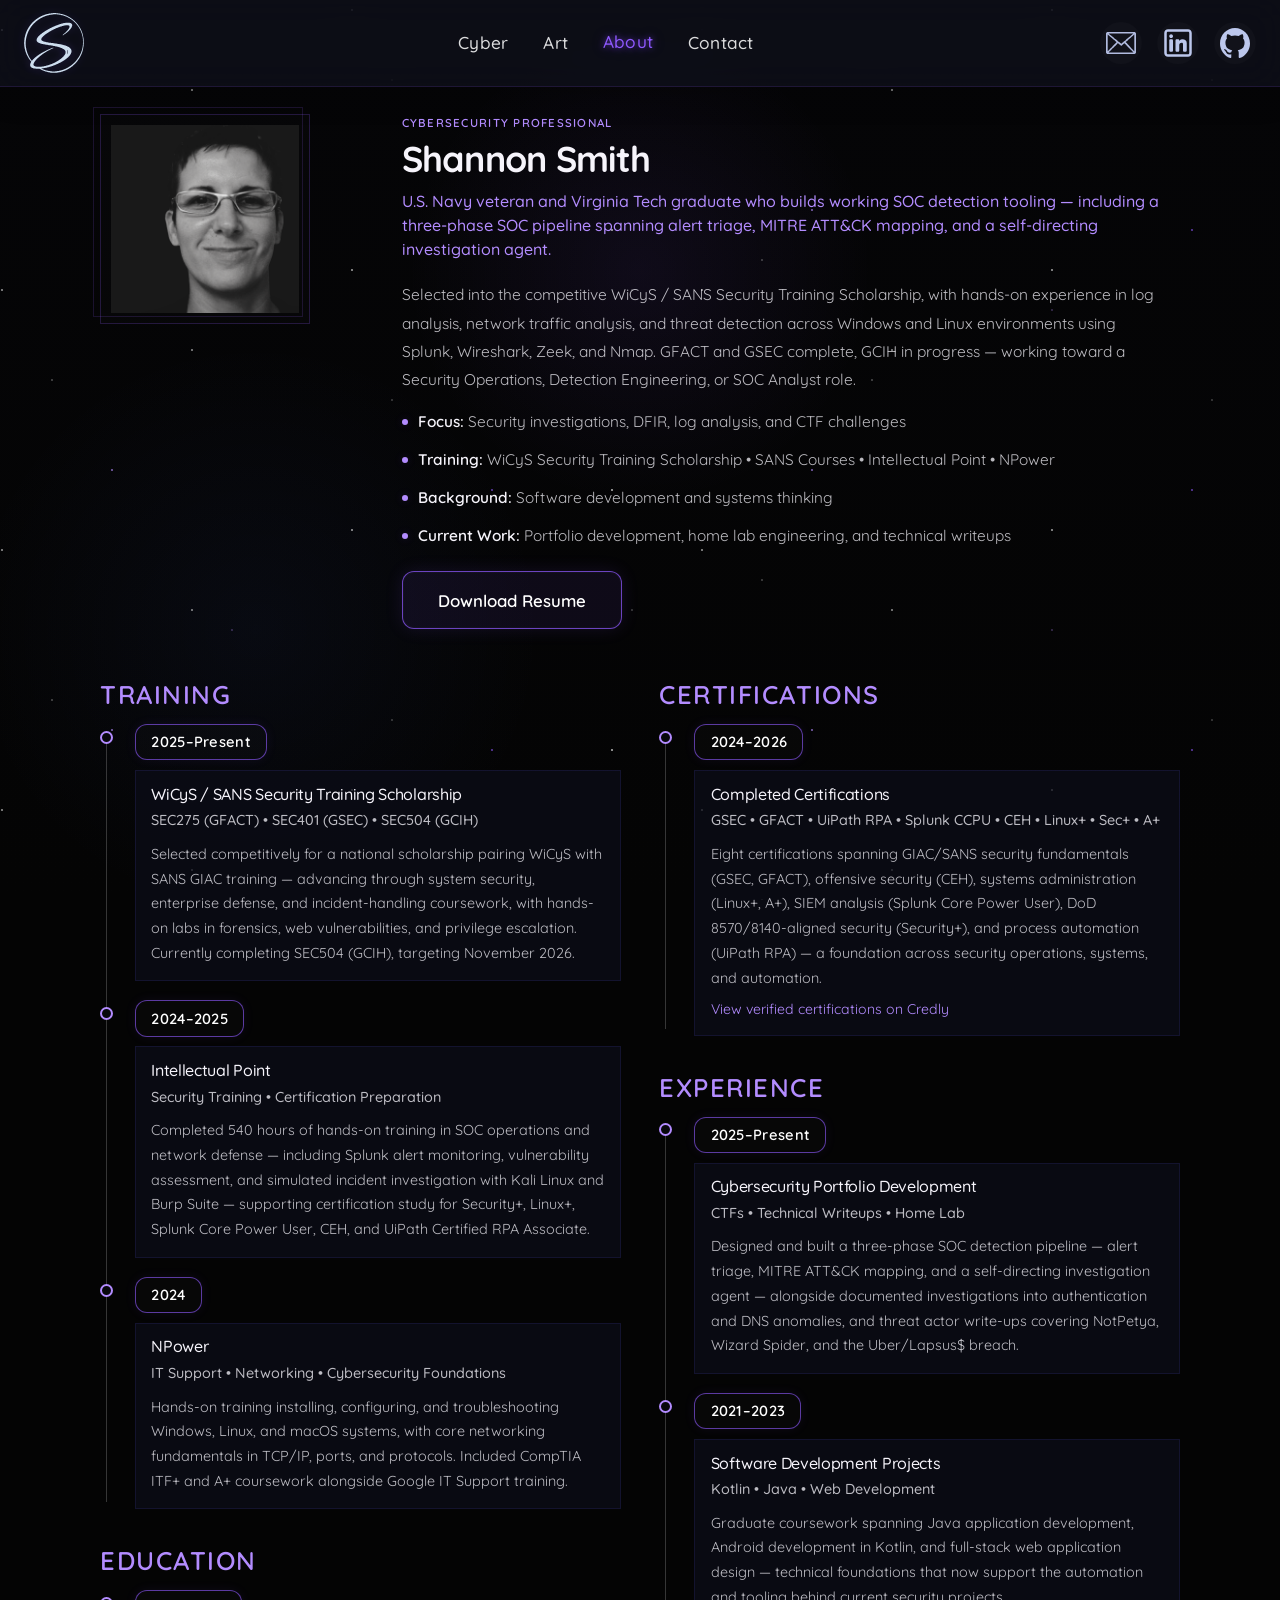
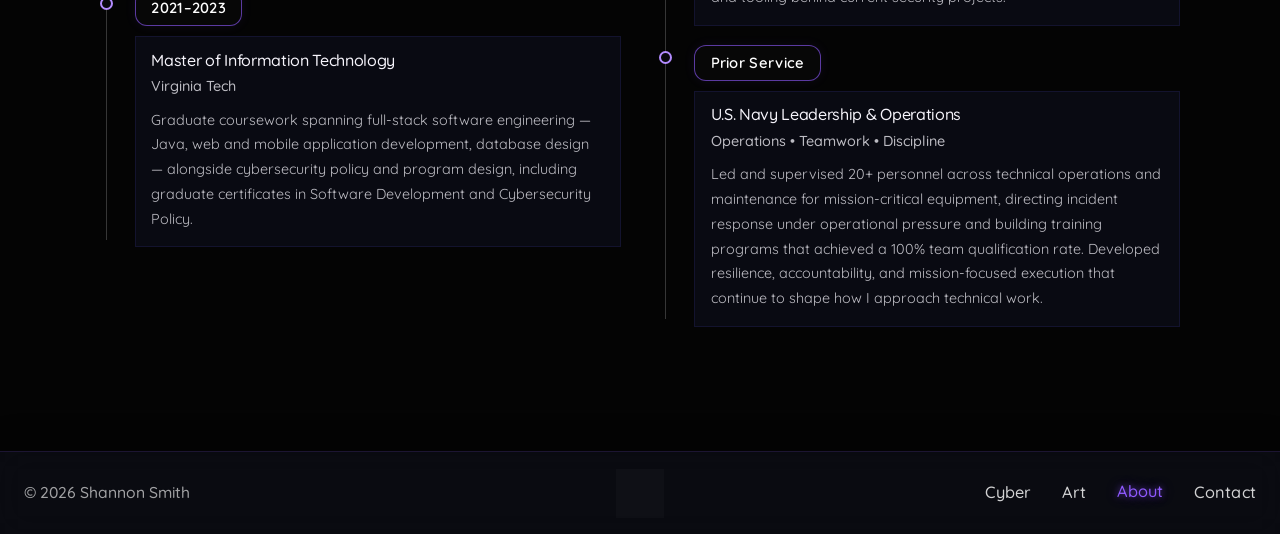
==== about.html @ 9e4e1f44 "Update about.html" ====
<!DOCTYPE html>
<html lang="en">
<head>
  <meta charset="UTF-8" />
  <meta name="viewport" content="width=device-width, initial-scale=1.0" />
  <title>About | Shannon Smith</title>

  <link rel="preconnect" href="https://fonts.googleapis.com" />
  <link rel="preconnect" href="https://fonts.gstatic.com" crossorigin />
  <link href="https://fonts.googleapis.com/css2?family=Quicksand:wght@400;500;600&display=swap" rel="stylesheet" />
  <link rel="icon" href="images/nav-logo.svg" type="image/svg+xml">

  <link rel="stylesheet" href="style.css" />
  <script src="script.js" defer></script>
</head>
<body id="top" data-page="about">

  <!-- =========================
       GLOBAL PAGE BACKGROUND
  ========================= -->

  <div class="page-bg" aria-hidden="true">
    <div class="stars stars-1"></div>
    <div class="stars stars-2"></div>
    <div class="shooting-star shooting-star-1"></div>
    <div class="shooting-star shooting-star-2"></div>
    <div class="shooting-star shooting-star-3"></div>
  </div>

    <!-- =========================
       GLOBAL NAVIGATION
  ========================= -->
  <nav class="nav" aria-label="Primary navigation">
  <div class="nav-inner">
    <a href="index.html" class="nav-brand" aria-label="Shannon Smith Home">
      <img src="images/nav-logo.svg" alt="Shannon Smith logo" class="nav-logo" />
    </a>

    <button
      class="nav-toggle"
      type="button"
      aria-label="Open menu"
      aria-expanded="false"
      aria-controls="mobile-menu"
    >
      <span></span>
      <span></span>
      <span></span>
    </button>

    <div class="nav-links">
      <a href="cyber.html">Cyber</a>
      <a href="art.html">Art</a>
      <a href="about.html">About</a>
      <a href="contact.html">Contact</a>
    </div>

    <div class="nav-social" aria-label="Contact links">
      <a href="mailto:shannon.a.smith1223@gmail.com" class="nav-social-link" aria-label="Email">
        <img src="images/icons/email.svg" alt="" />
      </a>
      <a href="https://www.linkedin.com/in/shannonasmith" target="_blank" rel="noopener noreferrer" class="nav-social-link" aria-label="LinkedIn">
        <img src="images/icons/linkedin.svg" alt="" />
      </a>
      <a href="https://github.com/shannonasmith" target="_blank" rel="noopener noreferrer" class="nav-social-link" aria-label="GitHub">
        <img src="images/icons/github.svg" alt="" />
      </a>
    </div>
  </div>

  <div class="mobile-menu" id="mobile-menu">
	<a href="cyber.html">Cyber</a>
    <a href="art.html">Art</a>
    <a href="about.html">About</a>
    <a href="contact.html">Contact</a>
  </div>
</nav>
  
  <main class="about-page-shell">

    <!-- =========================
         PROFILE INTRO
    ========================= -->
    <section class="section about-rebuilt-profile" aria-labelledby="about-name">
      <div class="about-rebuilt-top">
        <div class="about-rebuilt-image-col about-enter-left">
          <div class="about-rebuilt-frame">
            <img src="images/about-profile.png" alt="Portrait of Shannon Smith" class="about-rebuilt-image" />
          </div>
        </div>

        <div class="about-rebuilt-copy-col about-enter-right">
          <p class="about-eyebrow">Cybersecurity Professional</p>
          <h2 id="about-name" class="about-name">Shannon Smith</h2>

          <p class="about-lead">
            U.S. Navy veteran and Virginia Tech graduate who builds working SOC detection tooling — including a 
			three-phase SOC pipeline spanning alert triage, MITRE ATT&CK mapping, and a self-directing investigation 
			agent.
          </p>

          <p class="about-body">
            Selected into the competitive WiCyS / SANS Security Training Scholarship, with hands-on experience in log analysis, 
			network traffic analysis, and threat detection across Windows and Linux environments using Splunk, Wireshark, Zeek, 
			and Nmap. GFACT and GSEC complete, GCIH in progress — working toward a Security Operations, Detection Engineering, 
			or SOC Analyst role.
          </p>

          <ul class="about-rebuilt-list">
            <li><span>Focus:</span> Security investigations, DFIR, log analysis, and CTF challenges</li>
            <li><span>Training:</span> WiCyS Security Training Scholarship • SANS Courses • Intellectual Point • NPower</li>
            <li><span>Background:</span> Software development and systems thinking</li>
            <li><span>Current Work:</span> Portfolio development, home lab engineering, and technical writeups</li>
          </ul>

          <div class="about-rebuilt-actions">
		    <a href="files/Shannon_Smith_Resume.pdf" target="_blank" rel="noopener noreferrer" class="btn-theme-strong">
              Download Resume
            </a>
          </div>
		  
        </div>
      </div>
    </section>

    <!-- =========================
         MAIN TWO COLUMN CONTENT
    ========================= -->
    <section class="section about-rebuilt-content" aria-label="About timeline content">
      <div class="about-columns">

        <!-- =========================
             LEFT COLUMN
        ========================= -->
		<div class="about-col">
          <div class="about-section-label">Training</div>

          <div class="about-timeline">
		  <article class="about-timeline-item">
		  	<div class="about-timeline-dot"></div>
            <div class="about-timeline-main">
            <div class="about-date-chip">2025–Present</div>
              <div class="about-timeline-box">
                <h2>WiCyS / SANS Security Training Scholarship</h2>
                  <p class="about-mini-accent">SEC275 (GFACT) • SEC401 (GSEC) • SEC504 (GCIH)</p>
                  <p>
                    Selected competitively for a national scholarship pairing WiCyS with SANS GIAC training — advancing through system 
					security, enterprise defense, and incident-handling coursework, with hands-on labs in forensics, web vulnerabilities, 
					and privilege escalation. Currently completing SEC504 (GCIH), targeting November 2026.
                  </p>
                </div>
              </div>
            </article>

            <article class="about-timeline-item">
              <div class="about-timeline-dot"></div>
              <div class="about-timeline-main">
                <div class="about-date-chip">2024–2025</div>
                <div class="about-timeline-box">
                  <h2>Intellectual Point</h2>
                  <p class="about-mini-accent">Security Training • Certification Preparation</p>
                  <p>
                    Completed 540 hours of hands-on training in SOC operations and network defense — including Splunk 
					alert monitoring, vulnerability assessment, and simulated incident investigation with Kali Linux and 
					Burp Suite — supporting certification study for Security+, Linux+, Splunk Core Power User, CEH, and 
					UiPath Certified RPA Associate.
                  </p>
                </div>
              </div>
            </article>

            <article class="about-timeline-item">
              <div class="about-timeline-dot"></div>
              <div class="about-timeline-main">
                <div class="about-date-chip">2024</div>
                <div class="about-timeline-box">
                  <h2>NPower</h2>
                  <p class="about-mini-accent">IT Support • Networking • Cybersecurity Foundations</p>
                  <p>
                    Hands-on training installing, configuring, and troubleshooting Windows, Linux, and macOS systems, with core 
					networking fundamentals in TCP/IP, ports, and protocols. Included CompTIA ITF+ and A+ coursework alongside 
					Google IT Support training.
                  </p>
                </div>
              </div>
            </article>
          </div>

          <div class="about-section-label about-section-gap">Education</div>

          <div class="about-timeline">
            <article class="about-timeline-item">
              <div class="about-timeline-dot"></div>
              <div class="about-timeline-main">
                <div class="about-date-chip">2021–2023</div>
                <div class="about-timeline-box">
                  <h2>Master of Information Technology</h2>
                  <p class="about-mini-accent">Virginia Tech</p>
                  <p>
                    Graduate coursework spanning full-stack software engineering — Java, web and mobile application development, 
					database design — alongside cybersecurity policy and program design, including graduate certificates in Software 
					Development and Cybersecurity Policy.
                  </p>
                </div>
              </div>
            </article>
          </div>
        </div>

        <!-- =========================
             RIGHT COLUMN
        ========================= -->
		<div class="about-col">
          <div class="about-section-label">Certifications</div>

          <div class="about-timeline">
			  
            <article class="about-timeline-item">
              <div class="about-timeline-dot"></div>
              <div class="about-timeline-main">
                <div class="about-date-chip">2024–2026</div>
                <div class="about-timeline-box">
                  <h2>Completed Certifications</h2>
                  <p class="about-mini-accent">GSEC • GFACT • UiPath RPA • Splunk CCPU • CEH • Linux+ • Sec+ • A+ </p>
                  <p>
                    Eight certifications spanning GIAC/SANS security fundamentals (GSEC, GFACT), offensive security (CEH), 
					systems administration (Linux+, A+), SIEM analysis (Splunk Core Power User), DoD 8570/8140-aligned security 
					(Security+), and process automation (UiPath RPA) — a foundation across security operations, systems, and automation.
                  </p>
                  <a href="https://www.credly.com/users/shannon-smith-it-usn/badges#credly"
                     target="_blank"
                     rel="noopener noreferrer"
                     class="about-inline-link">
                    View verified certifications on Credly
                  </a>
                </div>
              </div>
            </article>
		  </div>
			
		  <div class="about-section-label about-section-gap">Experience</div>

          <div class="about-timeline">
            <article class="about-timeline-item">
              <div class="about-timeline-dot"></div>
              <div class="about-timeline-main">
                <div class="about-date-chip">2025–Present</div>
                <div class="about-timeline-box">
                  <h2>Cybersecurity Portfolio Development</h2>
                  <p class="about-mini-accent">CTFs • Technical Writeups • Home Lab</p>
                  <p>
                    Designed and built a three-phase SOC detection pipeline — alert triage, MITRE ATT&CK mapping, and a 
					self-directing investigation agent — alongside documented investigations into authentication and DNS 
					anomalies, and threat actor write-ups covering NotPetya, Wizard Spider, and the Uber/Lapsus$ breach.
                  </p>
                </div>
              </div>
            </article>

            <article class="about-timeline-item">
              <div class="about-timeline-dot"></div>
              <div class="about-timeline-main">
                <div class="about-date-chip">2021–2023</div>
                <div class="about-timeline-box">
                  <h2>Software Development Projects</h2>
                  <p class="about-mini-accent">Kotlin • Java • Web Development</p>
                  <p>
                    Graduate coursework spanning Java application development, Android development in Kotlin, and full-stack
					web application design — technical foundations that now support the automation and tooling behind current 
					security projects.
                  </p>
                </div>
              </div>
            </article>

            <article class="about-timeline-item">
              <div class="about-timeline-dot"></div>
              <div class="about-timeline-main">
                <div class="about-date-chip">Prior Service</div>
                <div class="about-timeline-box">
                  <h2>U.S. Navy Leadership &amp; Operations</h2>
                  <p class="about-mini-accent">Operations • Teamwork • Discipline</p>
                  <p>
                    Led and supervised 20+ personnel across technical operations and maintenance for mission-critical equipment, 
				    directing incident response under operational pressure and building training programs that achieved a 100% team 
					qualification rate. Developed resilience, accountability, and mission-focused execution that continue
                    to shape how I approach technical work.
                  </p>
                </div>
              </div>
            </article>
          </div>
        </div>

      </div>
    </section>
	
	<!-- =========================
		 BOTTOM NAV BAR
	========================= -->
	<footer class="bottom-nav">
	  <div class="bottom-nav-inner">

		<div class="bottom-nav-left">
		  <span>© 2026 Shannon Smith</span>
		</div>

		<div class="bottom-nav-center">
		  <a href="#top" class="bottom-nav-up" aria-label="Back to top">↑</a>
		</div>

		<div class="bottom-nav-right">
	      <a href="cyber.html">Cyber</a>
	      <a href="art.html">Art</a>
	      <a href="about.html" class="active">About</a>
	      <a href="contact.html">Contact</a>
		</div>

	  </div>
	</footer>
	
  </main>
</body>
</html>
---- style.css ----
/* =========================
   RESET + TOKENS
========================= */
* {
  margin: 0;
  padding: 0;
  box-sizing: border-box;
}

:root {
  --split: 50%;

  --bg-dark: #040404;
  --bg-dark-soft: #050507;
  --bg-nav-inner: rgba(5, 5, 12, 0.72);

  --text-main: #f6f4fb;
  --text-muted: rgba(246, 244, 251, 0.76);

  --accent: #8f59ff;
  --accent-2: #b38cff;
  --accent-glow: rgba(143, 89, 255, 0.34);
  --accent-soft: rgba(143, 89, 255, 0.12);
  --accent-border: rgba(143, 89, 255, 0.24);

  --panel: rgba(255, 255, 255, 0.03);
  --panel-border: rgba(143, 89, 255, 0.2);
  --card-border: rgba(103, 89, 255, 0.16);

  --max-width: 1120px;
  --radius: 14px;
  --radius-lg: 24px;
  --pill: 999px;
}

/* =========================
   BASE
========================= */
html {
  scroll-behavior: smooth;
}

body {
  background: var(--bg-dark);
  color: var(--text-main);
  font-family: "Quicksand", "Segoe UI", Arial, sans-serif;
  overflow-x: hidden;
  line-height: 1.5;
}

body.modal-open {
  overflow: hidden;
}

img {
  max-width: 100%;
  display: block;
}

a {
  color: inherit;
}

h1, h2, h3 {
  font-weight: 500;
}

/* =========================
   GLOBAL PAGE SAFETY
========================= */
html,
body {
  max-width: 100%;
  overflow-x: hidden;
}

body {
  position: relative;
}

/* =========================
   NAV LOGO IMAGE
========================= */
.nav-brand {
  display: flex;
  align-items: center;
  justify-content: flex-start;
  text-decoration: none;
}

.nav-logo {
  display: block;
  height: clamp(40px, 5vw, 60px);
  width: auto;
  max-width: none;
  opacity: 0.95;
  image-rendering: auto;
  filter: drop-shadow(0 0 4px rgba(120, 90, 255, 0.25));
  transition:
    transform 0.25s ease,
    filter 0.25s ease;
}

.nav-brand:hover .nav-logo,
.nav-brand:focus-visible .nav-logo {
  transform: scale(1.05);
  filter:
    drop-shadow(0 0 6px rgba(143, 89, 255, 0.6))
    drop-shadow(0 0 14px rgba(143, 89, 255, 0.35));
}

/* =========================
   PAGE TRANSITIONS
========================= */
.nav {
  transition:
    transform 0.68s cubic-bezier(0.22, 1, 0.36, 1),
    opacity 0.56s ease,
    background 0.3s ease,
    border-color 0.3s ease,
    box-shadow 0.3s ease;
}

.hero,
.page-header,
.section,
.intro-copy,
.about-enter-left,
.about-enter-right {
  transition:
    transform 0.92s cubic-bezier(0.22, 1, 0.36, 1),
    opacity 0.92s ease;
}

.nav {
  transform: translateY(-110%);
  opacity: 0;
}

body.page-ready .nav {
  transform: translateY(0);
  opacity: 1;
}

body.page-leaving .nav {
  transform: translateY(-110%);
  opacity: 0;
}

body.page-leaving .hero,
body.page-leaving .page-header,
body.page-leaving .section,
body.page-leaving .intro-copy {
  opacity: 0;
  transform: translateY(24px);
}

/* =========================
   GLOBAL NAVIGATION
========================= */
.nav {
  position: fixed;
  top: 0;
  left: 0;
  right: 0;
  width: 100%;
  z-index: 5000;

  background: rgba(18, 20, 34, 0.46);
  border-bottom: 1px solid rgba(143, 89, 255, 0.14);
  box-shadow: 0 10px 30px rgba(0, 0, 0, 0.16);
  backdrop-filter: blur(16px);
  -webkit-backdrop-filter: blur(16px);

  transform: translateY(-110%);
  opacity: 0;

  transition:
    transform 0.5s cubic-bezier(0.22, 1, 0.36, 1),
    opacity 0.38s ease,
    background 0.25s ease,
    border-color 0.25s ease,
    box-shadow 0.25s ease;
}

body.page-ready .nav,
body.nav-visible .nav {
  transform: translateY(0);
  opacity: 1;
}

body.nav-hidden .nav,
body.page-leaving .nav {
  transform: translateY(-110%);
  opacity: 0;
}

.nav-inner {
  position: relative;
  width: min(1280px, calc(100% - 48px));
  margin: 0 auto;
  min-height: 86px;
  display: grid;
  grid-template-columns: 88px 1fr auto;
  align-items: center;
  gap: 1.75rem;
}

.nav-links {
  display: flex;
  justify-content: center;
  align-items: center;
  gap: 2.2rem;
}

.nav-links a {
  text-decoration: none;
  color: rgba(255, 255, 255, 0.86);
  font-weight: 500;
  font-size: 1.08rem;
  letter-spacing: 0.01em;
  transition: color 0.2s ease, text-shadow 0.2s ease, transform 0.2s ease;
}

.nav-links a:hover,
.nav-links a.active {
  color: var(--accent);
  text-shadow:
    0 0 6px rgba(143, 89, 255, 0.6),
    0 0 14px rgba(143, 89, 255, 0.35);
  transform: translateY(-1px);
}

/* =========================
   NAV SOCIAL LINKS
========================= */
.nav-social {
  display: flex;
  align-items: center;
  justify-content: flex-end;
  gap: 0.95rem;
}

.nav-social-link {
  width: 42px;
  height: 42px;
  display: inline-flex;
  align-items: center;
  justify-content: center;
  border-radius: 999px;
  text-decoration: none;
  background: rgba(255, 255, 255, 0.018);
  transition: transform 0.2s ease, border-color 0.2s ease, background 0.2s ease, box-shadow 0.2s ease;
}

.nav-social-link img {
  width: 30px;
  height: 30px;
  object-fit: contain;
  display: block;
  opacity: 0.92;
}

.nav-social-link:hover {
  transform: translateY(-2px);
  background: rgba(143, 89, 255, 0.1);
  border-color: rgba(179, 140, 255, 0.62);
  box-shadow: 0 0 16px rgba(143, 89, 255, 0.14);
}

.nav-social-link:hover img {
  opacity: 1;
}

/* =========================
   MOBILE NAV TOGGLE
========================= */
.nav-toggle {
  display: none;
  appearance: none;
  border: 0;
  background: transparent;
  padding: 0;
  width: 44px;
  height: 44px;
  cursor: pointer;
  align-items: center;
  justify-content: center;
  position: relative;
  z-index: 120;
}

.nav-toggle span {
  position: absolute;
  width: 30px;
  height: 2px;
  border-radius: 999px;
  background: rgba(255, 255, 255, 0.92);
  box-shadow: 0 0 10px rgba(143, 89, 255, 0.22);
  transition: transform 0.25s ease, opacity 0.2s ease, top 0.25s ease;
}

.nav-toggle span:nth-child(1) {
  top: 12px;
}

.nav-toggle span:nth-child(2) {
  top: 21px;
}

.nav-toggle span:nth-child(3) {
  top: 30px;
}

body.menu-open .nav-toggle span:nth-child(1) {
  top: 21px;
  transform: rotate(45deg);
}

body.menu-open .nav-toggle span:nth-child(2) {
  opacity: 0;
}

body.menu-open .nav-toggle span:nth-child(3) {
  top: 21px;
  transform: rotate(-45deg);
}

.mobile-menu {
  display: none;
}

/* =========================
   LANDING PAGE NAV TONE
========================= */
body[data-page="home"] .nav {
  background: rgba(16, 18, 30, 0.58);
  border-bottom: 0.5px solid rgba(143, 89, 255, 0.12);
}

/* =========================
   INNER PAGE NAV TONE
========================= */
body[data-page="cyber"] .nav,
body[data-page="art"] .nav,
body[data-page="about"] .nav {
  background: rgba(18, 20, 34, 0.58);
  border-bottom: 0.5px solid rgba(143, 89, 255, 0.14);
}

/* =========================
   ANIMATED NIGHT SKY
========================= */
.hero-bg,
.page-bg {
  position: fixed;
  inset: 0;
  z-index: -1;
  background:
    radial-gradient(circle at 50% 30%, rgba(143, 89, 255, 0.08), transparent 26%),
    radial-gradient(circle at 20% 70%, rgba(80, 120, 255, 0.05), transparent 24%),
    linear-gradient(180deg, #050507 0%, #040404 100%);
  overflow: hidden;
  pointer-events: none;
}

.stars {
  position: absolute;
  inset: -10%;
  background-repeat: repeat;
  opacity: 0.6;
  animation: driftStars linear infinite;
}

.stars-1 {
  background-image:
    radial-gradient(2px 2px at 40px 60px, rgba(255, 255, 255, 0.9) 50%, transparent 51%),
    radial-gradient(1.5px 1.5px at 130px 120px, rgba(255, 255, 255, 0.75) 50%, transparent 51%),
    radial-gradient(2px 2px at 240px 40px, rgba(179, 140, 255, 0.9) 50%, transparent 51%),
    radial-gradient(1.5px 1.5px at 320px 180px, rgba(255, 255, 255, 0.7) 50%, transparent 51%),
    radial-gradient(2px 2px at 480px 100px, rgba(255, 255, 255, 0.8) 50%, transparent 51%),
    radial-gradient(1.5px 1.5px at 620px 60px, rgba(143, 89, 255, 0.85) 50%, transparent 51%);
  background-size: 700px 260px;
  animation-duration: 90s;
}

.stars-2 {
  background-image:
    radial-gradient(1.5px 1.5px at 70px 30px, rgba(255, 255, 255, 0.5) 50%, transparent 51%),
    radial-gradient(1.5px 1.5px at 180px 150px, rgba(255, 255, 255, 0.55) 50%, transparent 51%),
    radial-gradient(2px 2px at 360px 80px, rgba(179, 140, 255, 0.6) 50%, transparent 51%),
    radial-gradient(1.5px 1.5px at 520px 170px, rgba(255, 255, 255, 0.45) 50%, transparent 51%),
    radial-gradient(1.5px 1.5px at 760px 60px, rgba(255, 255, 255, 0.45) 50%, transparent 51%);
  background-size: 820px 320px;
  animation-duration: 130s;
  opacity: 0.4;
}

.shooting-star {
  position: absolute;
  width: 180px;
  height: 2px;
  background: linear-gradient(90deg, rgba(255,255,255,0), rgba(255,255,255,0.9), rgba(143,89,255,0));
  border-radius: 999px;
  filter: blur(0.3px);
  opacity: 0;
  transform: rotate(-18deg);
  box-shadow: 0 0 16px rgba(255,255,255,0.3);
}

.shooting-star-1 {
  top: 18%;
  left: 62%;
  animation: shoot 9s linear infinite;
}

.shooting-star-2 {
  top: 28%;
  left: 18%;
  animation: shoot 12s linear infinite 4s;
}

.shooting-star-3 {
  top: 12%;
  left: 75%;
  animation: shoot 14s linear infinite 7s;
}

@keyframes driftStars {
  from {
    transform: translate3d(0, 0, 0);
  }
  to {
    transform: translate3d(-120px, 40px, 0);
  }
}

@keyframes shoot {
  0%, 86% {
    opacity: 0;
    transform: translate3d(0, 0, 0) rotate(-18deg);
  }
  88% {
    opacity: 1;
  }
  100% {
    opacity: 0;
    transform: translate3d(-260px, 110px, 0) rotate(-18deg);
  }
}

/* =========================
   LANDING HERO
========================= */
.hero {
  position: relative;
  width: 100vw;
  min-height: 100vh;
  padding-top: 78px;
  overflow: hidden;
}

.portrait-stack {
  position: absolute;
  inset: 0;
  overflow: hidden;
  z-index: 10;
}

.effect-layer {
  position: absolute;
  inset: 0;
  overflow: hidden;
  pointer-events: none;
}

.portrait {
  position: absolute;
  left: 50%;
  top: 50%;
  width: min(40vw, 520px);
  max-height: 82vh;
  object-fit: contain;
  object-position: center;
  transform: translate(-50%, -50%);
  user-select: none;
  pointer-events: none;
}

.effect-image {
  z-index: 2;
}

.cyber-layer {
  z-index: 3;
  clip-path: inset(0 calc(100% - var(--split)) 0 0);
}

.creative-layer {
  z-index: 4;
  clip-path: inset(0 0 0 var(--split));
}

.cyber-layer .effect-image {
  width: min(40vw, 520px);
  filter: grayscale(0.4) contrast(1.1) saturate(0.85) brightness(0.95);
}

.creative-layer .effect-image {
  width: min(40vw, 520px);
  filter: grayscale(0) contrast(1.04) saturate(1.05) brightness(1.02);
}

.glitch-rgb {
  position: absolute;
  inset: 0;
  pointer-events: none;
  mix-blend-mode: screen;
}

.glitch-r {
  transform: translateX(5px);
  filter: brightness(0.96) saturate(1.06) hue-rotate(300deg);
  opacity: 0.55;
}

.glitch-c {
  transform: translateX(-5px);
  filter: brightness(0.96) saturate(1.06) hue-rotate(170deg);
  opacity: 0.55;
}

.divider,
.hero-text,
.hero-nav,
.glitch-scan,
.creative-color,
.creative-grain {
  display: none;
}

/* =========================
   HOME HERO / INTRO
========================= */
.intro-copy {
  position: absolute;
  inset: 0;
  z-index: 30;
  display: flex;
  align-items: center;
  justify-content: space-between;
  padding: 0 6vw;
  pointer-events: none;
}

.intro-side {
  pointer-events: auto;
  display: flex;
  flex-direction: column;
  gap: 0.45rem;
  max-width: 320px;
  text-decoration: none;
  transition: opacity 0.25s ease, transform 0.25s ease;
}

.intro-word {
  pointer-events: auto;
  text-decoration: none;
  color: rgba(255, 255, 255, 0.92);
  font-size: clamp(2.1rem, 3.6vw, 3.35rem);
  font-weight: 500;
  letter-spacing: 0.06em;
  line-height: 0.95;
  opacity: 0.96;
  cursor: pointer;
  transition:
    transform 0.28s ease,
    color 0.25s ease,
    text-shadow 0.25s ease,
    opacity 0.25s ease,
    filter 0.25s ease;
}

.intro-sub {
  color: rgba(246, 244, 251, 0.78);
  font-size: 1rem;
  line-height: 1.45;
  letter-spacing: 0.01em;
  white-space: normal;
  opacity: 0.96;
  transition: color 0.25s ease, opacity 0.25s ease;
}

.intro-left {
  transform: translateX(-48px);
}

.intro-right {
  transform: translateX(48px);
  text-align: right;
}

body.page-ready.intro-start .intro-left,
body.page-ready.intro-start .intro-right {
  transform: translateX(0);
}

.intro-copy .intro-side:hover .intro-word,
.intro-copy .intro-side:active .intro-word {
  color: var(--accent);
  filter: brightness(1.12);
  text-shadow:
    0 0 6px rgba(143, 89, 255, 0.6),
    0 0 14px rgba(143, 89, 255, 0.35);
}

.intro-copy .intro-side:hover .intro-sub,
.intro-copy .intro-side:active .intro-sub {
  color: rgba(246, 244, 251, 0.94);
}

.intro-copy:hover .intro-side:not(:hover) {
  opacity: 0.42;
  transform: translateY(3px);
}

/* =========================
   INTRO PORTRAIT MOTION
========================= */
.cyber-portrait,
.creative-portrait {
  transition:
    transform 1.50s cubic-bezier(0.22, 1, 0.36, 1),
    opacity 0.50s ease;
  will-change: transform, opacity;
}

.cyber-portrait {
  transform: translate(-180%, -50%);
}

.creative-portrait {
  transform: translate(80%, -50%);
}

.intro-ready {
  opacity: 1;
}

body.page-ready.intro-start .cyber-portrait,
body.page-ready.intro-start .creative-portrait {
  transform: translate(-50%, -50%);
}

/* =========================
   INNER PAGE LAYOUT
========================= */
.page-header {
  padding: 140px 20px 56px;
  text-align: center;
  max-width: 860px;
  margin: 0 auto;
}

.page-header h1 {
  font-size: clamp(2.8rem, 5vw, 4.4rem);
  line-height: 1.02;
  letter-spacing: -0.03em;
  margin-bottom: 0.9rem;
  font-weight: 700;
}

.page-header p {
  color: var(--text-muted);
  font-size: 1.08rem;
  font-weight: 500;
  line-height: 1.6;
}

.section {
  position: relative;
  max-width: var(--max-width);
  margin: 0 auto;
  padding: 44px 20px;
}

.section-heading {
  margin-bottom: 1.2rem;
}

.section-kicker {
  color: var(--accent-2);
  text-transform: uppercase;
  letter-spacing: 0.14em;
  font-size: 0.78rem;
  font-weight: 700;
  margin-bottom: 0.7rem;
}

.section h2 {
  font-size: clamp(2rem, 2.8vw, 3rem);
  line-height: 1.06;
  letter-spacing: -0.02em;
  margin-bottom: 0.7rem;
  font-weight: 700;
}

.section-intro {
  color: var(--text-muted);
  max-width: 640px;
  margin: 0 auto;
}

.compact-hero {
  max-width: 920px;
  padding-bottom: 18px;
}

.compact-hero p:last-child {
  max-width: 760px;
  margin: 0 auto;
}

.compact-center {
  text-align: center;
}

.filter-heading-wrap {
  margin-bottom: 1.6rem;
}

/* =========================
   SHARED COMPONENTS
========================= */
.btn-theme,
.btn-theme-outline {
  display: inline-flex;
  align-items: center;
  justify-content: center;
  gap: 0.45rem;
  min-width: 150px;
  padding: 0.8rem 1.35rem;
  border-radius: 999px;
  font-weight: 700;
  text-decoration: none;
  transition: transform 0.2s ease, box-shadow 0.2s ease, background 0.2s ease, border-color 0.2s ease;
}

.btn-theme {
  background: var(--accent);
  color: #fff;
  border: 1px solid var(--accent);
}

.btn-theme:hover {
  transform: translateY(-2px);
  box-shadow: 0 0 18px var(--accent-glow);
}

.btn-theme-outline {
  background: transparent;
  color: var(--text-main);
  border: 1px solid var(--accent-border);
}

.btn-theme-outline:hover {
  transform: translateY(-2px);
  border-color: var(--accent);
  box-shadow: 0 0 18px rgba(143, 89, 255, 0.14);
}

/* =========================
   PROJECT FILTERS
========================= */
.project-filter-section {
  padding-top: 4px;
  padding-bottom: 10px;
  display: flex;
  flex-direction: column;
  align-items: center;
}

.project-filter-section .section-heading {
  width: 100%;
  text-align: center;
}

.filter-pills {
  display: flex;
  flex-wrap: wrap;
  justify-content: center;
  align-items: center;
  gap: 0.9rem;
  width: 100%;
  max-width: 980px;
  margin: 0 auto;
}

/* =========================
   FILTER BUTTONS (UNIFIED STYLE)
========================= */
.filter-pill {
  padding: 0.45rem 1rem;

  border-radius: 12px;

  font-size: 0.92rem;
  font-weight: 500;
  letter-spacing: 0.01em;

  color: rgba(255, 255, 255, 0.88);

  background: rgba(255, 255, 255, 0.015);
  border: 1px solid rgba(143, 89, 255, 0.45);

  cursor: pointer;

  transition:
    transform 0.18s ease,
    border-color 0.2s ease,
    background 0.2s ease,
    box-shadow 0.2s ease,
    color 0.2s ease;
}

/* HOVER */
.filter-pill:hover {
  transform: translateY(-1px);

  border-color: rgba(143, 89, 255, 0.7);
  background: rgba(143, 89, 255, 0.06);

  box-shadow: 0 0 12px rgba(143, 89, 255, 0.1);
  color: #ffffff;
}

/* ACTIVE */
.filter-pill.active {
  color: #ffffff;

  background: rgba(143, 89, 255, 0.1);
  border-color: rgba(143, 89, 255, 0.8);

  box-shadow: 0 0 14px rgba(143, 89, 255, 0.16);
}


/* =========================
   PROJECT CARDS GRID
========================= */
.projects-grid-section {
  padding-top: 26px;
}

.simple-grid {
  display: grid;
  grid-template-columns: repeat(3, minmax(0, 1fr));
  gap: 2rem;
}

.project-card-simple {
  overflow: hidden;
  border-radius: var(--radius-lg);
  background: linear-gradient(180deg, rgba(12, 14, 28, 0.96) 0%, rgba(9, 10, 20, 0.96) 100%);
  border: 1px solid var(--card-border);
  box-shadow:
    0 0 0 1px rgba(255, 255, 255, 0.02) inset,
    0 18px 40px rgba(0, 0, 0, 0.24);
  transition: transform 0.28s ease, border-color 0.28s ease, box-shadow 0.28s ease, opacity 0.2s ease;
}

.project-card-simple:hover {
  transform: translateY(-8px);
  border-color: rgba(143, 89, 255, 0.42);
  box-shadow:
    0 0 28px rgba(143, 89, 255, 0.14),
    0 24px 48px rgba(0, 0, 0, 0.28);
}

.project-card-simple.is-hidden {
  display: none;
}

.project-card-simple-image {
  padding: 1rem 1rem 0;
}

.project-card-simple-image img {
  width: 100%;
  aspect-ratio: 16 / 9;
  object-fit: cover;
  border-radius: 18px;
  border: 1px solid var(--card-border);
  background: #050505;
}

.project-card-simple-body {
  padding: 1.2rem 1.35rem 1.45rem;
}

.project-card-simple-kicker {
  color: var(--accent-2);
  font-size: 0.9rem;
  font-weight: 700;
  text-transform: uppercase;
  letter-spacing: 0.08em;
  margin-bottom: 0.75rem;
}

.project-card-simple h3 {
  font-size: clamp(1.3rem, 1.8vw, 1.85rem);
  line-height: 1.1;
  margin-bottom: 0.8rem;
}

.project-card-simple p:last-of-type {
  color: var(--text-muted);
  font-size: 0.98rem;
  line-height: 1.6;
  margin-bottom: 1rem;
}

.project-link {
  display: inline-block;
  color: var(--accent-2);
  font-weight: 700;
  text-decoration: none;
  transition: transform 0.2s ease, color 0.2s ease;
}

.project-link:hover {
  color: #fff;
  transform: translateX(2px);
}

/* =========================
   CYBER SKILLS GRID
========================= */
.skills-grid-section {
  padding-top: 28px;
}

.skills-logo-grid {
  display: grid;
  grid-template-columns: repeat(4, minmax(0, 1fr));
  gap: 1.25rem;
}

.skill-grid-item {
  display: flex;
  flex-direction: column;
  align-items: center;
  justify-content: center;
  gap: 0.85rem;
  padding: 1.35rem 1rem;
  border-radius: 20px;
  background: rgba(255, 255, 255, 0.02);
  border: 1px solid rgba(103, 89, 255, 0.12);
  transition: transform 0.25s ease, border-color 0.25s ease, box-shadow 0.25s ease;
  /* make skill cards behave like cards, not links */
  cursor: pointer;
  text-decoration: none;
  color: inherit;
}

.skill-grid-item:hover {
  transform: translateY(-6px);
  border-color: rgba(143, 89, 255, 0.3);
  box-shadow: 0 0 18px rgba(143, 89, 255, 0.1);
}

.skill-grid-item:hover span {
  color: #ffffff;
}

.skill-grid-item:active {
  transform: translateY(-2px);
}


.skill-grid-item:focus-visible {
  outline: 2px solid rgba(143, 89, 255, 0.6);
  outline-offset: 4px;
}

/* =========================
   SKILL LOGO ICONS
========================= */
.skill-logo {
  display: flex;
  align-items: center;
  justify-content: center;
  width: auto;
  height: auto;
  border: none;
  background: transparent;
  box-shadow: none;
  border-radius: 0;
  padding: 0;
}

.skill-logo img {
  width: 70px; 
  height: 70px;
  object-fit: contain;
  display: block;

  /* keeps them crisp + slightly more premium */
  image-rendering: -webkit-optimize-contrast;
}

.skill-grid-item:hover .skill-logo img {
  transform: scale(1.06);
  filter: drop-shadow(0 0 10px rgba(143, 89, 255, 0.16));
  transition: transform 0.25s ease, filter 0.25s ease;
}

.skill-grid-item span {
  font-size: 0.98rem;
  font-weight: 600;
  color: var(--text-main);
  text-align: center;
}

/* =========================
   CERT BADGES MARQUEE
========================= */
.cert-verify-section {
  padding-top: 32px;
}

.cert-verify-copy {
  color: var(--text-muted);
  max-width: 620px;
  margin: 0.4rem auto 0;
}

.badges-marquee {
  position: relative;
  overflow: hidden;
  width: 100%;
  margin-top: 1.8rem;
  mask-image: linear-gradient(to right, transparent, white 8%, white 92%, transparent);
  -webkit-mask-image: linear-gradient(to right, transparent, white 8%, white 92%, transparent);
}

.badges-track {
  display: flex;
  align-items: center;
  gap: 2rem;
  width: max-content;
  animation: badgesScroll 32s linear infinite;
}

.badges-marquee:hover .badges-track {
  animation-play-state: paused;
}

.badge-logo-item {
  display: flex;
  flex-direction: column;
  align-items: center;
  justify-content: center;
  min-width: 130px;
  gap: 0.8rem;
  text-decoration: none;
  padding: 18px 20px;
  border-radius: 14px;
  transition: transform 0.25s ease, box-shadow 0.25s ease;
}

.badge-logo-item:hover {
  transform: translateY(-4px) scale(1.04);
  box-shadow:
    0 0 0 1px rgba(103, 89, 255, 0.25),
    0 8px 28px rgba(103, 89, 255, 0.18);
}

.badge-logo-item img {
  width: auto;
  height: 90px;
  object-fit: contain;
  filter: brightness(0.95) contrast(1.05);
  transition: transform 0.25s ease, filter 0.25s ease;
}

.badge-logo-item:hover img {
  transform: scale(1.04);
  filter: brightness(1.1) contrast(1.1);
  filter: drop-shadow(0 0 10px rgba(143, 89, 255, 0.18));
}

.badge-logo-item span {
  font-size: 0.9rem;
  font-weight: 600;
  color: var(--text-main);
  text-align: center;
}

.badge-logo-track {
  gap: 2rem;
}
@keyframes badgesScroll {
  from {
    transform: translateX(0);
  }
  to {
    transform: translateX(-50%);
  }
}

.cert-profile-link {
  margin-top: 2rem;
  text-align: center;
}

/* =========================
   CERT MODAL
========================= */
.cert-modal {
  position: fixed;
  inset: 0;
  z-index: 1100;
  display: none;
}

.cert-modal.is-open {
  display: block;
}

.cert-modal-backdrop {
  position: absolute;
  inset: 0;
  background: rgba(4, 4, 8, 0.78);
  backdrop-filter: blur(8px);
  -webkit-backdrop-filter: blur(8px);
}

.cert-modal-content {
  position: relative;
  z-index: 2;
  width: min(92vw, 560px);
  margin: 12vh auto 0;
  padding: 1.75rem 1.5rem;
  border-radius: 24px;
  background: linear-gradient(180deg, rgba(14, 16, 30, 0.98) 0%, rgba(8, 9, 18, 0.98) 100%);
  border: 1px solid rgba(143, 89, 255, 0.24);
  box-shadow:
    0 0 30px rgba(143, 89, 255, 0.12),
    0 24px 60px rgba(0, 0, 0, 0.42);
  text-align: center;
}

.cert-modal-close {
  position: absolute;
  top: 0.8rem;
  right: 0.95rem;
  border: none;
  background: transparent;
  color: var(--text-main);
  font-size: 2rem;
  line-height: 1;
  cursor: pointer;
}

.cert-modal-content img {
  width: 110px;
  height: 110px;
  object-fit: contain;
  margin: 0 auto 1rem;
}

.cert-modal-content h3 {
  font-size: 1.4rem;
  margin-bottom: 0.75rem;
}

.cert-modal-content p {
  color: var(--text-muted);
  margin-bottom: 1.25rem;
}

.cert-modal-actions {
  display: flex;
  justify-content: center;
  gap: 0.9rem;
  flex-wrap: wrap;
}

/* =========================
   RESPONSIVE
========================= */
@media (max-width: 1200px) {
  .intro-copy {
    padding: 0 8vw;
  }

  .portrait,
  .cyber-layer .effect-image,
  .creative-layer .effect-image {
    width: min(46vw, 500px);
  }
}

@media (max-width: 1050px) {
  .simple-grid {
    grid-template-columns: repeat(2, minmax(0, 1fr));
  }
}

@media (max-width: 900px) {
  .nav-inner {
    gap: 1rem;
  }

  .nav-links {
    gap: 1.25rem;
  }

  .intro-copy {
    padding: 0 6vw;
  }

  .intro-word {
    font-size: clamp(1.8rem, 5vw, 2.6rem);
  }

  .portrait,
  .cyber-layer .effect-image,
  .creative-layer .effect-image {
    width: min(56vw, 460px);
  }

  .skills-logo-grid {
    grid-template-columns: repeat(3, minmax(0, 1fr));
  }
}

@media (max-width: 700px) {
  .nav {
    padding-top: 0.45rem;
  }

  .nav-inner {
    position: relative;
    width: min(calc(100% - 20px), 1280px);
    margin: 0 auto;
    min-height: 76px;
    display: flex;
    align-items: center;
    justify-content: space-between;
    gap: 1rem;
    padding: 0.55rem 0;
    box-sizing: border-box;
  }

  .nav-brand {
    justify-content: flex-start;
  }

  .nav-logo {
    width: 54px;
    height: 54px;
  }

  .nav-toggle {
    display: inline-flex;
  }

  .nav-links,
  .nav-social {
    display: none;
  }

  .mobile-menu {
    position: absolute;
    top: calc(100% + 6px);
    left: 50%;
    z-index: 6000;
    display: flex;
    flex-direction: column;
    gap: 0.2rem;
    width: calc(100% - 20px);
    margin: 0;
    padding: 0.65rem;
    border-radius: 18px;
    background:
      linear-gradient(180deg, rgba(8, 10, 22, 0.985) 0%, rgba(10, 10, 20, 0.975) 100%);
    border: 1px solid rgba(143, 89, 255, 0.18);
    box-shadow:
      0 12px 40px rgba(0, 0, 0, 0.45),
      0 0 22px rgba(143, 89, 255, 0.14);
    opacity: 0;
    visibility: hidden;
    pointer-events: none;
    transform: translate(-50%, -8px);
    transition:
      opacity 0.22s ease,
      transform 0.22s ease,
      visibility 0.22s ease;
  }

body.menu-open .mobile-menu {
  opacity: 1;
  visibility: visible;
  pointer-events: auto;
  transform: translate(-50%, 0);
}

  .mobile-menu a {
    color: rgba(255, 255, 255, 0.88);
    text-decoration: none;
    font-size: 1rem;
    font-weight: 500;
    letter-spacing: 0.03em;
    padding: 0.8rem 0.9rem;
    border-radius: 12px;
    transition:
      color 0.22s ease,
      background 0.22s ease,
      box-shadow 0.22s ease,
      transform 0.22s ease;
  }

  .mobile-menu a:hover,
  .mobile-menu a:focus-visible {
    color: var(--accent-2);
    background: rgba(143, 89, 255, 0.08);
    box-shadow: 0 0 16px rgba(143, 89, 255, 0.14);
    transform: translateX(2px);
    outline: none;
  }

  .hero {
    min-height: 100svh;
    padding-top: 96px;
    display: flex;
    align-items: center;
    justify-content: center;
  }

  .portrait-stack {
    width: 100%;
    height: 100%;
    display: flex;
    align-items: center;
    justify-content: center;
  }

  .portrait,
  .cyber-layer .effect-image,
  .creative-layer .effect-image {
    width: min(72vw, 320px);
    max-height: 52vh;
    object-fit: contain;
  }

  .intro-copy {
    inset: auto 0 2.3rem 0;
    display: flex;
    align-items: flex-end;
    justify-content: space-between;
    gap: 0.85rem;
    padding: 0 0.95rem;
    pointer-events: auto;
  }

  .intro-side,
  .intro-left,
  .intro-right {
    max-width: 43%;
  }

  .intro-word {
    font-size: clamp(1.15rem, 5.2vw, 1.45rem);
    line-height: 1;
    letter-spacing: 0.04em;
  }

  .intro-sub {
    font-size: 0.68rem;
    line-height: 1.3;
  }

  .cyber-portrait {
    transform: translate(-210%, -50%);
  }

  .creative-portrait {
    transform: translate(110%, -50%);
  }

  body.page-ready.intro-start .cyber-portrait,
  body.page-ready.intro-start .creative-portrait {
    transform: translate(-50%, -50%);
  }

  .page-header {
    padding-top: 148px;
  }

  .simple-grid {
    grid-template-columns: 1fr;
    gap: 1.4rem;
  }

  .skills-logo-grid {
    grid-template-columns: repeat(2, minmax(0, 1fr));
    gap: 1rem;
  }

  .skill-grid-item {
    padding: 1.1rem 0.8rem;
  }

  .skill-logo {
    width: 62px;
    height: 62px;
    font-size: 0.95rem;
  }

  .skill-grid-item span {
    font-size: 0.88rem;
  }

  .badges-track {
    gap: 1.4rem;
  }

  .badge-logo-item {
    min-width: 100px;
  }

  .badge-logo-item img {
    width: 64px;
    height: 64px;
  }

  .badge-logo-item span {
    font-size: 0.82rem;
  }

  .cert-modal-content {
    padding: 1.5rem 1rem;
    margin-top: 10vh;
  }
}

@media (max-width: 520px) {
  .nav-inner {
    width: min(calc(100% - 16px), 1280px);
    min-height: 72px;
    padding: 0.45rem 0;
    box-sizing: border-box;
  }

  .nav-logo {
    width: 50px;
    height: 50px;
  }

  .mobile-menu {
    width: calc(100% - 16px);
    padding: 0.55rem;
  }

  .mobile-menu a {
    font-size: 0.95rem;
    padding: 0.72rem 0.8rem;
  }

  .hero {
    min-height: 100svh;
    padding-top: 88px;
  }

  .portrait,
  .cyber-layer .effect-image,
  .creative-layer .effect-image {
    width: min(68vw, 270px);
    max-height: 48vh;
  }

  .intro-copy {
    bottom: 2.4rem;
    padding: 0 0.72rem;
    gap: 0.6rem;
  }

  .intro-side,
  .intro-left,
  .intro-right {
    max-width: 44%;
  }

  .intro-word {
    font-size: clamp(1.08rem, 5.2vw, 1.28rem);
  }

  .intro-sub {
    font-size: 0.66rem;
    line-height: 1.28;
  }
}

@media (max-width: 1050px) {
  .about-highlights-grid {
    grid-template-columns: repeat(2, minmax(0, 1fr));
  }

  .timeline-grid,
  .toolkit-grid {
    grid-template-columns: 1fr;
  }
}

@media (max-width: 700px) {
  .about-highlights-grid {
    grid-template-columns: 1fr;
  }

  .about-intro-card,
  .contact-card,
  .timeline-card,
  .toolkit-card,
  .about-highlight-card {
    padding: 1.25rem 1rem;
  }
}

@media (max-width: 768px) {
  .badge-logo-item img {
    height: 58px;
  }
}

/* =========================
   ABOUT PAGE COMPONENTS
========================= */
.about-intro-card {
  max-width: 860px;
  margin: 0 auto;
  padding: 1.75rem 1.5rem;
  border-radius: 24px;
  background: linear-gradient(180deg, rgba(14, 16, 30, 0.75) 0%, rgba(8, 9, 18, 0.75) 100%);
  border: 1px solid rgba(143, 89, 255, 0.16);
  box-shadow:
    0 0 24px rgba(143, 89, 255, 0.08),
    0 20px 40px rgba(0, 0, 0, 0.22);
}

.about-intro-card p + p {
  margin-top: 1rem;
}

.about-intro-card p {
  color: var(--text-muted);
  font-size: 1rem;
  line-height: 1.75;
}

.about-highlights-grid {
  display: grid;
  grid-template-columns: repeat(4, minmax(0, 1fr));
  gap: 1.25rem;
  margin-top: 2rem;
}

.about-highlight-card {
  padding: 1.35rem 1.15rem;
  border-radius: 20px;
  background: rgba(255, 255, 255, 0.02);
  border: 1px solid rgba(103, 89, 255, 0.12);
  transition: transform 0.25s ease, border-color 0.25s ease, box-shadow 0.25s ease;
}

.about-highlight-card:hover {
  transform: translateY(-6px);
  border-color: rgba(143, 89, 255, 0.26);
  box-shadow: 0 0 18px rgba(143, 89, 255, 0.1);
}

.about-highlight-card h3 {
  font-size: 1rem;
  margin-bottom: 0.6rem;
}

.about-highlight-card p {
  color: var(--text-muted);
  font-size: 0.95rem;
  line-height: 1.6;
}

.timeline-grid {
  display: grid;
  grid-template-columns: repeat(2, minmax(0, 1fr));
  gap: 1.5rem;
}

.timeline-grid.single-column {
  grid-template-columns: 1fr;
  max-width: 760px;
  margin: 0 auto;
}

.timeline-card {
  padding: 1.55rem 1.35rem;
  border-radius: 22px;
  background: linear-gradient(180deg, rgba(12, 14, 28, 0.9) 0%, rgba(9, 10, 20, 0.9) 100%);
  border: 1px solid rgba(103, 89, 255, 0.14);
  box-shadow:
    0 0 0 1px rgba(255,255,255,0.02) inset,
    0 18px 36px rgba(0, 0, 0, 0.2);
  transition: transform 0.25s ease, border-color 0.25s ease, box-shadow 0.25s ease;
}

.timeline-card:hover {
  transform: translateY(-6px);
  border-color: rgba(143, 89, 255, 0.3);
  box-shadow:
    0 0 20px rgba(143, 89, 255, 0.1),
    0 22px 42px rgba(0, 0, 0, 0.24);
}

.timeline-date {
  color: var(--accent-2);
  font-size: 0.88rem;
  font-weight: 700;
  letter-spacing: 0.08em;
  text-transform: uppercase;
  margin-bottom: 0.7rem;
}

.timeline-card h3 {
  font-size: 1.3rem;
  margin-bottom: 0.5rem;
}

.timeline-subtitle {
  color: rgba(255, 255, 255, 0.88);
  font-weight: 600;
  margin-bottom: 0.8rem;
}

.timeline-card p:last-child,
.timeline-card p {
  color: var(--text-muted);
  line-height: 1.65;
}

.timeline-card .btn-theme-outline {
  margin-top: 1rem;
}

.toolkit-grid {
  display: grid;
  grid-template-columns: repeat(2, minmax(0, 1fr));
  gap: 1.5rem;
}

.toolkit-card {
  padding: 1rem 1rem;
  border-radius: 14px;
  background: rgba(255, 255, 255, 0.015);
  border: 1px solid rgba(103, 89, 255, 0.1);
  transition: transform 0.22s ease, border-color 0.22s ease, background 0.22s ease;
}

.toolkit-card:hover {
  transform: translateY(-6px);
  border-color: rgba(143, 89, 255, 0.26);
  box-shadow: 0 0 18px rgba(143, 89, 255, 0.08);
}

.toolkit-card h3 {
  font-size: 0.96rem;
  margin-bottom: 0.45rem;
  font-weight: 600;
}

.toolkit-card p {
  color: var(--text-muted);
  line-height: 1.65;
  font-size: 0.9rem;
}

.contact-card {
  max-width: 760px;
  margin: 0 auto;
  padding: 1.15rem 1.2rem;
  border-radius: 16px;
  text-align: center;
  background: rgba(14, 16, 30, 0.45);
  border: 1px solid rgba(143, 89, 255, 0.12);
  box-shadow: none;
}

.contact-card p {
  color: var(--text-muted);
  line-height: 1.7;
}

.contact-links {
  margin-top: 1.3rem;
  display: flex;
  justify-content: center;
  gap: 0.9rem;
  flex-wrap: wrap;
}

/* =========================
   HERO TITLE UPGRADE
========================= */
.hero-title {
  font-size: clamp(2rem, 3.2vw, 2.6rem);
  font-weight: 500;
  letter-spacing: 0.04em;
  line-height: 1.1;
  margin-bottom: 0.8rem;
}

.compact-hero {
  max-width: 980px;
  padding-bottom: 8px;
}

.hero-subtext {
  color: var(--text-muted);
  font-size: 0.98rem;
  max-width: 680px;
  margin: 0 auto;
  line-height: 1.7;
  font-weight: 400;
}

/* =========================
   FEATURED WORK TITLE
========================= */
.section-title-accent {
  font-size: clamp(1.15rem, 1.8vw, 1.7rem);
  font-weight: 600;
  text-transform: uppercase;
  letter-spacing: 0.08em;
  color: var(--accent-2);
  text-shadow: none;
}

.section-title-accent {
  position: relative;
}

.section-title-accent::after {
  content: "";
  display: block;
  width: 60px;
  height: 2px;
  margin: 10px auto 0;
  background: linear-gradient(90deg, transparent, var(--accent-2), transparent);
}

/* =========================
   ABOUT PAGE REBUILT
========================= */
.about-page-shell {
  padding-top: 96px;
}

.about-rebuilt-profile {
  padding-top: 18px;
  padding-bottom: 34px;
}

.about-rebuilt-top {
  display: grid;
  grid-template-columns: 260px minmax(0, 1fr);
  gap: 2.6rem;
  align-items: start;
}

.about-rebuilt-image-col {
  display: flex;
  justify-content: flex-start;
}

.about-rebuilt-frame {
  position: relative;
  width: 210px;
  padding: 10px;
  border: 1px solid rgba(143, 89, 255, 0.22);
  background: rgba(255, 255, 255, 0.01);
}

.about-rebuilt-frame::after {
  content: "";
  position: absolute;
  top: -8px;
  left: -8px;
  width: 100%;
  height: 100%;
  border: 1px solid rgba(143, 89, 255, 0.16);
  pointer-events: none;
}

.about-rebuilt-image {
  width: 100%;
  aspect-ratio: 1 / 1;
  object-fit: cover;
  display: block;
  background: #08080d;
}

.about-eyebrow {
  color: var(--accent-2);
  text-transform: uppercase;
  letter-spacing: 0.11em;
  font-size: 0.72rem;
  font-weight: 600;
  margin-bottom: 0.55rem;
}

.about-name {
  font-size: clamp(2rem, 3vw, 3rem);
  font-weight: 500;
  line-height: 1.04;
  letter-spacing: -0.025em;
  margin-bottom: 0.35rem;
}

.about-lead {
  color: var(--accent-2);
  font-size: 1rem;
  font-weight: 500;
  margin-bottom: 1.2rem;
}

.about-body {
  color: var(--text-muted);
  font-size: 0.97rem;
  line-height: 1.82;
  max-width: 760px;
  margin-bottom: 0.9rem;
}

.about-rebuilt-list {
  list-style: none;
  margin: 1rem 0 0;
  padding: 0;
  display: grid;
  gap: 0.7rem;
  max-width: 840px;
}

.about-rebuilt-list li {
  position: relative;
  padding-left: 1rem;
  color: var(--text-muted);
  font-size: 0.96rem;
  line-height: 1.74;
}

.about-rebuilt-list li::before {
  content: "";
  position: absolute;
  left: 0;
  top: 0.62rem;
  width: 6px;
  height: 6px;
  border-radius: 999px;
  background: var(--accent-2);
  box-shadow: 0 0 8px rgba(143, 89, 255, 0.18);
}

.about-rebuilt-list span {
  color: var(--text-main);
  font-weight: 600;
}

.about-rebuilt-actions {
  margin-top: 1.35rem;
}

/* =========================
   ABOUT SECTION LABELS
========================= */
.about-section-label {
  color: var(--accent-2);
  text-transform: uppercase;
  letter-spacing: 0.06em;
  font-size: clamp(1.3rem, 2vw, 2rem);
  font-weight: 600;
  line-height: 1.06;
  margin-bottom: 1rem;
}

.about-section-gap {
  margin-top: 2.35rem;
}

/* =========================
   ABOUT TWO COLUMN LAYOUT
========================= */
.about-rebuilt-content {
  padding-top: 18px;
}

.about-columns {
  display: grid;
  grid-template-columns: minmax(0, 1fr) minmax(0, 1fr);
  gap: 2.4rem;
}

.about-col {
  min-width: 0;
}

/* =========================
   ABOUT TIMELINE
========================= */
.about-timeline {
  position: relative;
  display: grid;
  gap: 1.2rem;
}

.about-timeline::before {
  content: "";
  position: absolute;
  top: 0.45rem;
  bottom: 0.45rem;
  left: 6px;
  width: 1px;
  background: rgba(255, 255, 255, 0.2);
}

.about-timeline-item {
  display: grid;
  grid-template-columns: 20px minmax(0, 1fr);
  gap: 0.95rem;
  position: relative;
}

.about-timeline-dot {
  width: 13px;
  height: 13px;
  border-radius: 999px;
  border: 2px solid var(--accent-2);
  background: #08080d;
  margin-top: 0.42rem;
  z-index: 2;
}

.about-timeline-main {
  min-width: 0;
}

/* =========================
   ABOUT DATE CHIPS
========================= */
.about-date-chip {
  display: inline-block;
  padding: 0.38rem 0.95rem;
  margin-bottom: 0.6rem;

  border-radius: 12px;

  font-size: 0.92rem;
  font-weight: 600;
  letter-spacing: 0.02em;
  color: #ffffff;

  background: rgba(255, 255, 255, 0.015);
  border: 1px solid rgba(143, 89, 255, 0.62);

  box-shadow: 0 0 12px rgba(143, 89, 255, 0.08);
}

.about-timeline-box {
  padding: 0.92rem 0.95rem;
  border: 1px solid rgba(103, 89, 255, 0.12);
  background: rgba(11, 13, 24, 0.74);
  transition: transform 0.2s ease, border-color 0.2s ease, background 0.2s ease;
}

.about-timeline-box:hover {
  transform: translateY(-3px);
  border-color: rgba(143, 89, 255, 0.26);
  background: rgba(12, 14, 26, 0.86);
}

.about-timeline-box h2 {
  font-size: 1rem;
  font-weight: 500;
  margin-bottom: 0.35rem;
}

.about-mini-accent {
  color: var(--accent-2);
  font-size: 0.8rem;
  font-weight: 500;
  margin-bottom: 0.55rem;
}

.about-timeline-box p {
  color: var(--text-muted);
  font-size: 0.9rem;
  line-height: 1.72;
}

.about-inline-link {
  display: inline-block;
  margin-top: 0.55rem;
  color: var(--accent-2);
  font-size: 0.88rem;
  text-decoration: none;
}

.about-inline-link:hover {
  color: #fff;
}

/* =========================
   ABOUT CONTACT
========================= */
.about-contact-section {
  padding-top: 40px;
  padding-bottom: 64px;
}

.about-contact-wrap {
  padding: 1.1rem 1.2rem;
  border: 1px solid rgba(143, 89, 255, 0.12);
  border-radius: 16px;
  background: rgba(14, 16, 30, 0.38);
}

.about-contact-wrap p {
  color: var(--text-muted);
  font-size: 0.94rem;
  line-height: 1.75;
}

.about-contact-links {
  display: flex;
  flex-wrap: wrap;
  gap: 0.85rem;
  margin-top: 1rem;
}

/* =========================
   ABOUT RESPONSIVE
========================= */
@media (max-width: 980px) {
  .about-rebuilt-top,
  .about-columns {
    grid-template-columns: 1fr;
  }

  .about-rebuilt-image-col {
    justify-content: flex-start;
  }
}

@media (max-width: 700px) {
  .about-page-shell {
    padding-top: 110px;
  }

  .about-rebuilt-frame {
    width: 180px;
  }

  .about-tools-grid {
    grid-template-columns: 1fr;
  }

  .about-contact-links {
    justify-content: center;
  }
}

/* =========================
   PRIMARY OUTLINE CTA
========================= */
.btn-theme-strong {
  display: inline-flex;
  align-items: center;
  justify-content: center;
  gap: 0.45rem;
  min-width: 220px;
  padding: 0.95rem 1.6rem;
  border-radius: 12px;
  font-weight: 600;
  font-size: 1.05rem;
  text-decoration: none;
  color: #ffffff;
  background: rgba(143, 89, 255, 0.08);
  border: 1.5px solid rgba(143, 89, 255, 0.72);
  box-shadow:
    0 0 0 1px rgba(255,255,255,0.02) inset,
    0 0 18px rgba(143, 89, 255, 0.12);
  transition: transform 0.2s ease, box-shadow 0.2s ease, background 0.2s ease, border-color 0.2s ease;
}

.btn-theme-strong:hover {
  transform: translateY(-2px);
  background: rgba(143, 89, 255, 0.14);
  border-color: rgba(179, 140, 255, 0.95);
  box-shadow:
    0 0 0 1px rgba(255,255,255,0.02) inset,
    0 0 24px rgba(143, 89, 255, 0.2);
}

/* =========================
   CYBER ENTRY MOTION
========================= */
.cyber-enter-up {
  opacity: 0;
  transform: translateY(26px);
  transition:
    transform 0.85s cubic-bezier(0.22, 1, 0.36, 1),
    opacity 0.85s ease;
}

.page-header.cyber-enter-up {
  transition-delay: 0.2s;
}

.filter-pills.cyber-enter-up {
  transition-delay: 0.34s;
}

.projects-grid.cyber-enter-up {
  transition-delay: 0.48s;
}

body.page-ready .cyber-enter-up {
  opacity: 1;
  transform: translateY(0);
}

/* =========================
   ABOUT ENTRY MOTION
========================= */
.about-enter-left,
.about-enter-right {
  opacity: 0;
  transition:
    transform 0.9s cubic-bezier(0.22, 1, 0.36, 1),
    opacity 0.9s ease;
}

.about-enter-left {
  transform: translateX(-36px);
  transition-delay: 0.28s;
}

.about-enter-right {
  transform: translateX(36px);
  transition-delay: 0.42s;
}

body.page-ready .about-enter-left,
body.page-ready .about-enter-right {
  opacity: 1;
  transform: translateX(0);
}

/* =========================
   VISUALLY HIDDEN
========================= */
.visually-hidden {
  position: absolute;
  width: 1px;
  height: 1px;
  padding: 0;
  margin: -1px;
  overflow: hidden;
  clip: rect(0, 0, 0, 0);
  white-space: nowrap;
  border: 0;
}

/* =========================
   PROJECT MODAL
========================= */
.project-modal {
  position: fixed;
  inset: 0;
  z-index: 2000;
  display: none;
}

.project-modal.active {
  display: block;
}

.project-modal-backdrop {
  position: absolute;
  inset: 0;
  background: rgba(0, 0, 0, 0.75);
}

.project-modal-content {
  position: relative;
  max-width: 600px;
  margin: 10vh auto;
  padding: 1.5rem;
  border-radius: 16px;
  background: rgba(20, 22, 36, 0.95);
  border: 1px solid rgba(143, 89, 255, 0.25);
  backdrop-filter: blur(16px);
  text-align: center;
}

.project-modal-content img {
  width: 100%;
  border-radius: 10px;
  margin-bottom: 1rem;
}

.project-modal-content h3 {
  margin-bottom: 0.5rem;
  font-size: 1.4rem;
}

.project-modal-content p {
  color: var(--text-muted);
  margin-bottom: 1rem;
}

.project-modal-actions {
  display: flex;
  justify-content: center;
}

.project-modal-close {
  position: absolute;
  top: 10px;
  right: 14px;
  background: none;
  border: none;
  font-size: 1.6rem;
  color: #fff;
  cursor: pointer;
}

/* =========================
   BOTTOM NAV BAR
========================= */
.bottom-nav {
  margin-top: 80px;
  padding: 18px 0;

  background: rgba(18, 20, 34, 0.46);
  border-top: 1px solid rgba(143, 89, 255, 0.14);

  backdrop-filter: blur(16px);
  -webkit-backdrop-filter: blur(16px);

  box-shadow: 0 -10px 30px rgba(0, 0, 0, 0.16);
}

.bottom-nav-inner {
  width: min(1280px, calc(100% - 48px));
  margin: 0 auto;

  display: grid;
  grid-template-columns: 1fr auto 1fr;
  align-items: center;
}

/* LEFT */
.bottom-nav-left {
  display: flex;
  align-items: center;
  justify-content: flex-start;
}

.bottom-nav-left span {
  font-size: 0.98rem;
  font-weight: 500;
  color: rgba(255, 255, 255, 0.62);
}

/* CENTER (UP BUTTON) */
.bottom-nav-center {
  display: flex;
  justify-content: center;
  align-items: center;
}

.bottom-nav-up {
  width: 46px;
  height: 46px;
  display: inline-flex;
  align-items: center;
  justify-content: center;

  border-radius: 999px;
  text-decoration: none;

  font-size: 1rem;
  font-weight: 600;
  color: rgba(255, 255, 255, 0.9);

  background: rgba(255, 255, 255, 0.018);
  border: 1px solid rgba(143, 89, 255, 0.22);
  box-shadow: 0 0 0 1px rgba(255, 255, 255, 0.02);

  transition:
    transform 0.22s ease,
    background 0.22s ease,
    border-color 0.22s ease,
    box-shadow 0.22s ease,
    color 0.22s ease;
}

.bottom-nav-up:hover,
.bottom-nav-up:focus-visible {
  transform: translateY(-2px);
  background: rgba(143, 89, 255, 0.08);
  border-color: rgba(143, 89, 255, 0.55);
  box-shadow: 0 0 14px rgba(143, 89, 255, 0.14);
  color: #ffffff;
  outline: none;
}

/* RIGHT LINKS */
.bottom-nav-right {
  display: flex;
  align-items: center;
  justify-content: flex-end;
  gap: 1.9rem;
}

.bottom-nav-right a {
  text-decoration: none;
  font-size: 1.02rem;
  font-weight: 500;
  color: rgba(255, 255, 255, 0.82);
  letter-spacing: 0.01em;
  transition: color 0.2s ease, text-shadow 0.2s ease, transform 0.2s ease;
}

.bottom-nav-right a:hover,
.bottom-nav-right a:focus-visible {
  color: var(--accent);
  text-shadow:
    0 0 6px rgba(143, 89, 255, 0.6),
    0 0 14px rgba(143, 89, 255, 0.35);
  transform: translateY(-1px);
  outline: none;
}

.bottom-nav-right a.active,
.bottom-nav-right a[aria-current="page"] {
  color: var(--accent);
  text-shadow:
    0 0 6px rgba(143, 89, 255, 0.6),
    0 0 14px rgba(143, 89, 255, 0.35);
  transform: translateY(-1px);
}

@media (max-width: 900px) {
  .bottom-nav-inner {
    grid-template-columns: 1fr;
    gap: 0.9rem;
  }

  .bottom-nav-left,
  .bottom-nav-center,
  .bottom-nav-right {
    justify-content: center;
  }

  .bottom-nav-right {
    flex-wrap: wrap;
    gap: 1rem 1.4rem;
  }
}

@media (max-width: 640px) {
  .bottom-nav {
    margin-top: 64px;
    padding: 16px 0;
  }

  .bottom-nav-inner {
    width: min(1280px, calc(100% - 32px));
  }

  .bottom-nav-left span,
  .bottom-nav-right a {
    font-size: 0.94rem;
  }

  .bottom-nav-right {
    gap: 0.95rem 1.2rem;
  }
}

/* =========================
   ART PAGE
========================= */
.art-gallery-section {
  padding-top: 10px;
  padding-bottom: 34px;
}

.art-filter-pills {
  justify-content: center;
  margin-bottom: 1.4rem;
}

.art-grid {
  display: grid;
  grid-template-columns: repeat(3, minmax(0, 1fr));
  gap: 1.5rem;
}

.art-card {
  cursor: pointer;
  overflow: hidden;
  border-radius: 20px;
  transform: translateY(0);
  background: linear-gradient(180deg, rgba(12, 14, 28, 0.94) 0%, rgba(9, 10, 20, 0.94) 100%);
  border: 1px solid rgba(103, 89, 255, 0.14);
  box-shadow:
    0 0 0 1px rgba(255, 255, 255, 0.02) inset,
    0 16px 30px rgba(0, 0, 0, 0.18);
  transition:
    transform 0.26s ease,
    border-color 0.26s ease,
    box-shadow 0.26s ease;
}

.art-card:hover {
  transform: translateY(-8px);
  border-color: rgba(143, 89, 255, 0.38);
  box-shadow:
    0 0 20px rgba(143, 89, 255, 0.09),
    0 22px 40px rgba(0, 0, 0, 0.24);
}

.art-card-image {
  display: flex;
  align-items: center;
  justify-content: center;
  overflow: hidden;
  padding: 0.9rem 0.9rem 0;
  border-radius: 16px;
}

.art-card-image img {
  width: 100%;
  height: 370px;
  object-fit: contain;
  object-position: center;
  border-radius: 16px;
  border: 1px solid rgba(103, 89, 255, 0.12);
  background: #08080d;
  transition:
    transform 0.45s cubic-bezier(0.22, 1, 0.36, 1),
    filter 0.35s ease;
}

.art-card:hover .art-card-image img {
  transform: scale(1.025);
  filter: brightness(1.03);
}

.art-card-body {
  padding: 0.9rem 1rem 1.05rem;
}

.art-card-kicker {
  margin-bottom: 0.35rem;
  color: var(--accent-2);
  font-size: 0.82rem;
  font-weight: 500;
  letter-spacing: 0.04em;
  transition: color 0.25s ease;
}

.art-card h3 {
  font-size: 1rem;
  font-weight: 500;
  line-height: 1.2;
  transition: color 0.25s ease;
}

.art-card:hover .art-card-kicker {
  color: #c4a7ff;
}

.art-card:hover h3 {
  color: #ffffff;
}

/* =========================
   ART ENTRY MOTION
========================= */
.art-enter-up {
  opacity: 0;
  transform: translateY(26px);
  transition:
    transform 0.85s cubic-bezier(0.22, 1, 0.36, 1),
    opacity 0.85s ease;
}

.page-header.art-enter-up {
  transition-delay: 0.2s;
}

.art-grid.art-enter-up {
  transition-delay: 0.38s;
}

body.page-ready .art-enter-up {
  opacity: 1;
  transform: translateY(0);
}

/* =========================
   ART MODAL
========================= */
.art-modal {
  position: fixed;
  inset: 0;
  z-index: 2000;
  display: none;
}

.art-modal.active {
  display: block;
}

.art-modal-backdrop {
  position: absolute;
  inset: 0;
  background: rgba(4, 4, 8, 0.82);
  backdrop-filter: blur(8px);
  -webkit-backdrop-filter: blur(8px);
}

.art-modal-content {
  position: relative;
  z-index: 2;
  width: min(88vw, 820px);
  min-height: 560px;
  margin: 6vh auto 0;
  padding: 1.25rem;
  border-radius: 24px;
  text-align: center;
  display: flex;
  flex-direction: column;
  justify-content: flex-start;
  background: linear-gradient(180deg, rgba(14, 16, 30, 0.98) 0%, rgba(8, 9, 18, 0.98) 100%);
  border: 1px solid rgba(143, 89, 255, 0.18);
  box-shadow:
    0 0 30px rgba(143, 89, 255, 0.1),
    0 24px 60px rgba(0, 0, 0, 0.42);
}

.art-modal-image {
  width: 100%;
  height: 400px;
  flex-shrink: 0;
  object-fit: contain;
  object-position: center;
  border-radius: 16px;
  background: #08080d;
  margin-bottom: 1rem;
}

.art-modal-medium {
  margin-bottom: 0.4rem;
  color: var(--accent-2);
  font-size: 0.86rem;
  font-weight: 500;
  letter-spacing: 0.04em;
}

.art-modal-content h3 {
  margin-bottom: 0.55rem;
  font-size: 1.3rem;
  font-weight: 500;
}

.art-modal-content p:last-child {
  max-width: 640px;
  margin: 0 auto;
  color: var(--text-muted);
  line-height: 1.7;
}

.art-modal-close {
  position: absolute;
  top: 0.7rem;
  right: 0.95rem;
  border: none;
  background: transparent;
  color: var(--text-main);
  font-size: 2rem;
  line-height: 1;
  cursor: pointer;
}

/* =========================
   ART IMAGE PROTECTION
========================= */
.artwork-image,
.art-modal-image {
  -webkit-user-drag: none;
  user-select: none;
}

/* =========================
   ART RESPONSIVE
========================= */
@media (max-width: 1050px) {
  .art-grid {
    grid-template-columns: repeat(2, minmax(0, 1fr));
  }
}

@media (max-width: 700px) {
  .art-grid {
    grid-template-columns: 1fr;
    gap: 1.4rem;
  }

  .art-modal-content {
    width: min(94vw, 760px);
    min-height: auto;
    padding: 1rem;
    margin-top: 10vh;
  }

  .art-modal-image {
    height: 280px;
  }
}

/* =========================
   CLEANUP PATCHES
========================= */
/* Keep modal open-state behavior consistent */
.cert-modal.active,
.cert-modal.is-open,
.project-modal.active,
.art-modal.active {
  display: block;
}

/* Shared hidden state for filtered cards */
.project-card-simple.is-hidden,
.art-card.is-hidden {
  display: none !important;
}

/* Safer keyboard focus for interactive UI */
.nav-links a:focus-visible,
.intro-word:focus-visible,
.filter-pill:focus-visible,
.project-link:focus-visible,
.badge-logo-item:focus-visible,
.bottom-nav-right a:focus-visible,
.bottom-nav-up:focus-visible,
.art-card:focus-visible,
.project-card-simple:focus-visible,
button:focus-visible,
[role="button"]:focus-visible {
  outline: 2px solid rgba(143, 89, 255, 0.9);
  outline-offset: 3px;
}

/* Reduce layout thrash during nav motion */
.nav {
  will-change: transform, opacity;
}

/* Performance: only animate what needs it */
.project-card-simple,
.art-card,
.badge-logo-item,
.filter-pill,
.bottom-nav-up,
.nav-links a,
.button,
.btn,
.cta-button {
  backface-visibility: hidden;
  transform: translateZ(0);
}

/* Respect reduced-motion users */
@media (prefers-reduced-motion: reduce) {
  *,
  *::before,
  *::after {
    animation-duration: 0.01ms !important;
    animation-iteration-count: 1 !important;
    transition-duration: 0.01ms !important;
    scroll-behavior: auto !important;
  }
}

/* =========================
   ART PAGE HEADER OVERRIDE
========================= */
.art-page-header {
  padding-top: 140px;
  padding-bottom: 28px;
  max-width: 900px;
}

.art-page-header h2 {
  margin: 0 0 0.75rem;
  font-size: clamp(2rem, 2.8vw, 3rem);
  line-height: 1.06;
  letter-spacing: -0.02em;
  font-weight: 500;
  color: #f5f2ff;
}

.art-page-header p {
  max-width: 760px;
  margin: 0 auto;
  color: var(--text-muted);
  font-size: 1.05rem;
  line-height: 1.65;
  font-weight: 500;
}

/* =========================
   CYBER SECTION HEADING TWEAKS
========================= */
/* Top Skills */
.skills-grid-section .section-heading h2 {
  font-size: clamp(2rem, 2.8vw, 3rem);
  line-height: 1.06;
  letter-spacing: -0.02em;
  font-weight: 500;
  color: #f5f2ff;
  margin-bottom: 0.7rem;
}

.skills-grid-section .section-intro {
  max-width: 760px;
  margin: 0 auto;
  color: var(--text-muted);
  font-size: 1.05rem;
  line-height: 1.65;
  font-weight: 500;
}

/* Certifications */
.cert-verify-section .section-heading h2 {
  font-size: clamp(2rem, 2.8vw, 3rem);
  line-height: 1.06;
  letter-spacing: -0.02em;
  font-weight: 500;
  color: #f5f2ff;
  margin-bottom: 0.7rem;
}

.cert-verify-section .cert-verify-copy {
  max-width: 760px;
  margin: 0 auto;
  color: var(--text-muted);
  font-size: 1.05rem;
  line-height: 1.65;
  font-weight: 500;
}

/* =========================
   SAFE CARD COMPACTING OVERRIDES
========================= */
/* --- CYBER PROJECT CARDS --- */
.project-card-simple {
  border-radius: 20px;
}

.project-card-simple-image {
  padding: 0.85rem 0.85rem 0;
}

.project-card-simple-image img {
  aspect-ratio: 16 / 8.8;
  border-radius: 16px;
}

.project-card-simple-body {
  padding: 1rem 1.05rem 1.1rem;
}

.project-card-simple-kicker {
  margin-bottom: 0.5rem;
  font-size: 0.8rem;
  letter-spacing: 0.07em;
}

.project-card-simple h3 {
  font-size: clamp(1.12rem, 1.45vw, 1.45rem);
  line-height: 1.15;
  margin-bottom: 0.55rem;
}

.project-card-simple p:last-of-type {
  font-size: 0.93rem;
  line-height: 1.5;
  margin-bottom: 0.8rem;
}

/* --- ART CARDS --- */
.art-grid {
  gap: 1.25rem;
}

.art-card {
  border-radius: 18px;
}

.art-card-image {
  padding: 0.8rem 0.8rem 0;
}

.art-card-image img {
  height: 300px;
  border-radius: 14px;
}

.art-card-body {
  padding: 0.8rem 0.9rem 0.95rem;
}

.art-card-kicker {
  margin-bottom: 0.28rem;
  font-size: 0.76rem;
  letter-spacing: 0.035em;
}

.art-card h3 {
  font-size: 0.96rem;
  line-height: 1.18;
}

/* --- RESPONSIVE TUNING --- */
@media (max-width: 1050px) {
  .art-card-image img {
    height: 270px;
  }
}

@media (max-width: 700px) {
  .project-card-simple-body {
    padding: 0.95rem 0.95rem 1rem;
  }

  .project-card-simple h3 {
    font-size: 1.08rem;
  }

  .project-card-simple p:last-of-type {
    font-size: 0.91rem;
  }

  .art-card-image img {
    height: 240px;
  }

  .art-card-body {
    padding: 0.75rem 0.85rem 0.9rem;
  }

  .art-card h3 {
    font-size: 0.94rem;
  }
}

/* =========================
   LANDING INTRO SMOOTHING
========================= */
.cyber-portrait,
.creative-portrait,
.cyber-layer .effect-image,
.creative-layer .effect-image {
  will-change: transform, opacity;
  backface-visibility: hidden;
  transform-style: preserve-3d;
}

.cyber-portrait,
.creative-portrait {
  opacity: 0.001;
}

body.page-ready.intro-start .cyber-portrait,
body.page-ready.intro-start .creative-portrait {
  opacity: 1;
}

/* =========================
   ADDITIONAL TOOLS 
========================= */
.tools-pills {
  display: flex;
  flex-wrap: wrap;
  justify-content: center;
  gap: 0.6rem;
  margin-top: 0.9rem;
}

.tool-pill {
  padding: 0.5rem 0.75rem;
  border-radius: 10px; 

  font-size: 0.8rem;
  font-weight: 500;
  color: rgba(235, 228, 255, 0.82);

  background: linear-gradient(
    180deg,
    rgba(14, 16, 30, 0.9) 0%,
    rgba(10, 12, 24, 0.9) 100%
  );

  border: 1px solid rgba(103, 89, 255, 0.14);

  box-shadow:
    0 0 0 1px rgba(255, 255, 255, 0.02);

  transition:
    transform 0.2s ease,
    border-color 0.2s ease,
    box-shadow 0.2s ease,
    color 0.2s ease;
}

/* make pills behave like UI elements, not links */
.tool-pill {
  text-decoration: none;
  color: inherit;
  display: inline-flex;
  align-items: center;
  justify-content: center;
}

.tool-pill:hover,
.tool-pill:focus-visible {
  transform: translateY(-1px);

  border-color: rgba(143, 89, 255, 0.3);

  box-shadow:
    0 0 12px rgba(143, 89, 255, 0.12);

  color: #ffffff;

  outline: none;
}

.tool-pill:hover::after {
  content: " ↗";
  font-size: 0.75rem;
  opacity: 0.6;
}

/* =========================
   CONTACT PAGE
========================= */
.contact-page-header {
  padding-top: 140px;
  padding-bottom: 24px;
  max-width: 900px;
}

.contact-page-header h2 {
  margin: 0 0 0.75rem;
  font-size: clamp(2rem, 2.8vw, 3rem);
  line-height: 1.06;
  letter-spacing: -0.02em;
  font-weight: 500;
  color: #f5f2ff;
}

.contact-page-header p {
  max-width: 760px;
  margin: 0 auto;
  color: var(--text-muted);
  font-size: 1.05rem;
  line-height: 1.65;
  font-weight: 500;
}

.contact-section {
  padding-top: 12px;
}

.contact-panel {
  max-width: 980px;
  margin: 0 auto;
  padding: 1.6rem;
  border-radius: 24px;
  background: linear-gradient(
    180deg,
    rgba(14, 16, 30, 0.92) 0%,
    rgba(10, 12, 24, 0.92) 100%
  );
  border: 1px solid rgba(103, 89, 255, 0.14);
  box-shadow:
    0 0 0 1px rgba(255, 255, 255, 0.02),
    0 14px 38px rgba(0, 0, 0, 0.28);
}

.contact-panel-copy {
  text-align: center;
  margin-bottom: 1.5rem;
}

.contact-panel-copy h3 {
  margin: 0 0 0.65rem;
  font-size: clamp(1.4rem, 2vw, 1.8rem);
  font-weight: 600;
  color: #f5f2ff;
}

.contact-panel-copy p:last-child {
  max-width: 680px;
  margin: 0 auto;
  color: var(--text-muted);
  line-height: 1.65;
}

.contact-grid {
  display: grid;
  grid-template-columns: repeat(3, minmax(0, 180px)); 
  justify-content: center;
  gap: 1.25rem;
  margin-top: 1.2rem;
}

.contact-tile {
  display: flex;
  flex-direction: column;  
  align-items: center;
  justify-content: center;
  text-align: center;
  gap: 0.65rem;

  min-height: 120px;
  padding: 1rem 0.9rem;
  border-radius: 20px;

  text-decoration: none;
  color: inherit;

  background: rgba(255, 255, 255, 0.02);
  border: 1px solid rgba(103, 89, 255, 0.12);

  transition:
    transform 0.22s ease,
    border-color 0.22s ease,
    box-shadow 0.22s ease,
    background 0.22s ease;
}
.contact-tile:hover .contact-tile-label {
  color: #ffffff;
}

.contact-tile:hover,
.contact-tile:focus-visible {
  transform: translateY(-3px);
  border-color: rgba(143, 89, 255, 0.3);
  box-shadow: 0 0 16px rgba(143, 89, 255, 0.12);
  background: rgba(255, 255, 255, 0.03);
  outline: none;
}

.contact-tile-icon {
  width: 58px;
  height: 58px;
  flex: 0 0 58px;
  display: flex;
  align-items: center;
  justify-content: center;
  border-radius: 16px;
  background: rgba(103, 89, 255, 0.08);
  border: 1px solid rgba(103, 89, 255, 0.16);
}

.contact-tile-icon img {
  width: 30px;
  height: 30px;
  object-fit: contain;
  display: block;
}

.contact-tile-body {
  display: flex;
  flex-direction: column;
  gap: 0.22rem;
  min-width: 0;
}

.contact-tile-label {
  font-size: 0.76rem;
  font-weight: 700;
  letter-spacing: 0.08em;
  text-transform: uppercase;
  color: var(--accent-2);
}

.contact-tile-value {
  white-space: nowrap;
  overflow: hidden;
  text-overflow: ellipsis;
}

.contact-note {
  margin: 1.2rem 0 0;
  text-align: center;
  color: var(--text-muted);
  font-size: 0.96rem;
  line-height: 1.6;
}

@media (max-width: 800px) {
  .contact-grid {
    grid-template-columns: 1fr;
  }
}

@media (max-width: 700px) {
  .contact-panel {
    padding: 1.2rem;
    border-radius: 20px;
  }

  .contact-tile {
    padding: 0.95rem 1rem;
    border-radius: 18px;
  }

  .contact-tile-icon {
    width: 52px;
    height: 52px;
    flex-basis: 52px;
  }

  .contact-tile-icon img {
    width: 27px;
    height: 27px;
  }

  .contact-tile-value {
    font-size: 0.95rem;
  }
}

/* =========================
   CONTACT PAGE TRANSITION TUNING
========================= */
body[data-page="contact"] .page-header,
body[data-page="contact"] .contact-panel,
body[data-page="contact"] .bottom-nav {
  will-change: transform, opacity;
  transition:
    transform 0.5s cubic-bezier(0.22, 1, 0.36, 1),
    opacity 0.42s ease,
    box-shadow 0.25s ease;
}

body[data-page="contact"] .page-header {
  transform: translateY(12px);
  opacity: 0;
}

body[data-page="contact"] .contact-panel {
  transform: translateY(18px);
  opacity: 0;
}

body[data-page="contact"] .bottom-nav {
  transform: translateY(10px);
  opacity: 0;
}

body.page-ready[data-page="contact"] .page-header,
body.page-ready[data-page="contact"] .contact-panel,
body.page-ready[data-page="contact"] .bottom-nav {
  transform: translateY(0);
  opacity: 1;
}

body.page-leaving[data-page="contact"] .page-header,
body.page-leaving[data-page="contact"] .contact-panel,
body.page-leaving[data-page="contact"] .bottom-nav {
  transform: translateY(8px);
  opacity: 0;
}

/* =========================
   MENU LAYER SAFETY PATCH
========================= */
.nav {
  z-index: 5000;
}

.nav-toggle {
  position: relative;
  z-index: 7000;
}

.mobile-menu {
  z-index: 6000;
}

body.menu-open .hero,
body.menu-open main,
body.menu-open .page-header,
body.menu-open .section,
body.menu-open .bottom-nav {
  pointer-events: none;
}

body.menu-open .nav,
body.menu-open .nav-brand,
body.menu-open .nav-toggle,
body.menu-open .mobile-menu {
  pointer-events: auto;
}
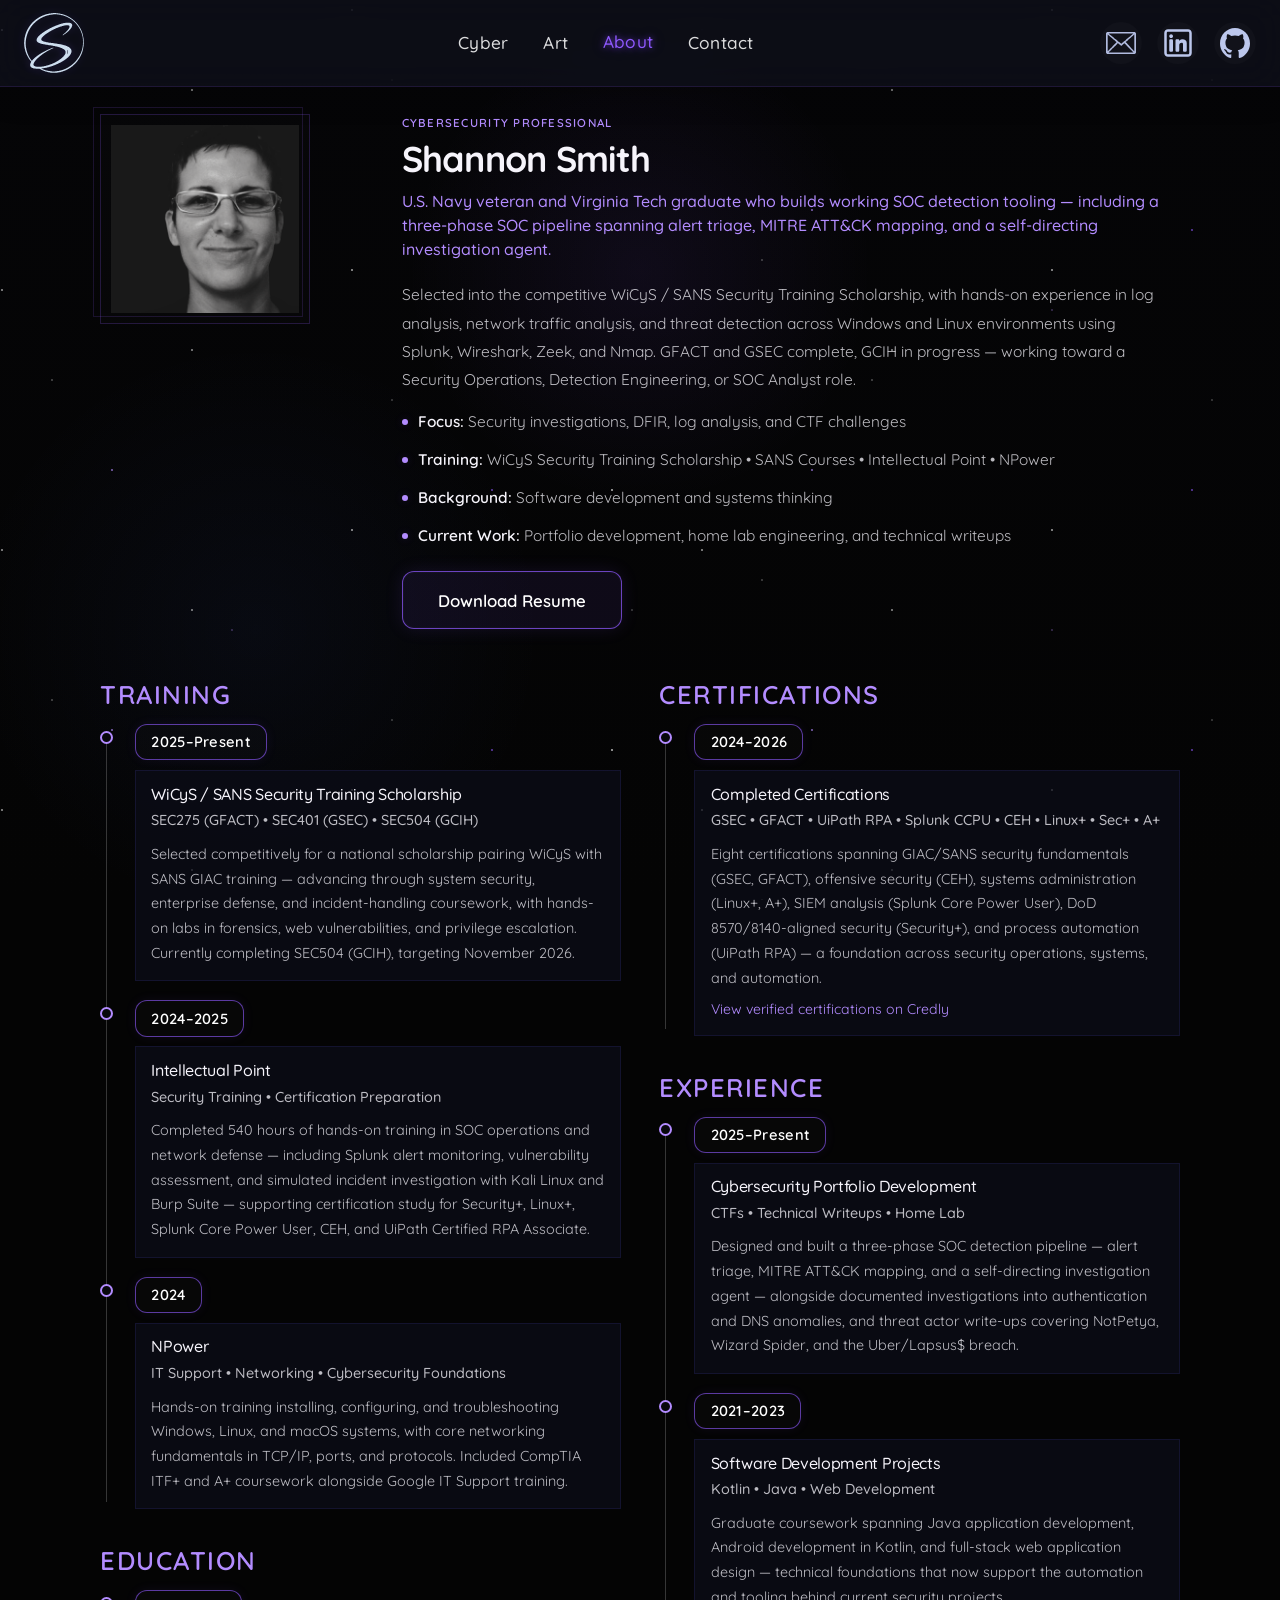
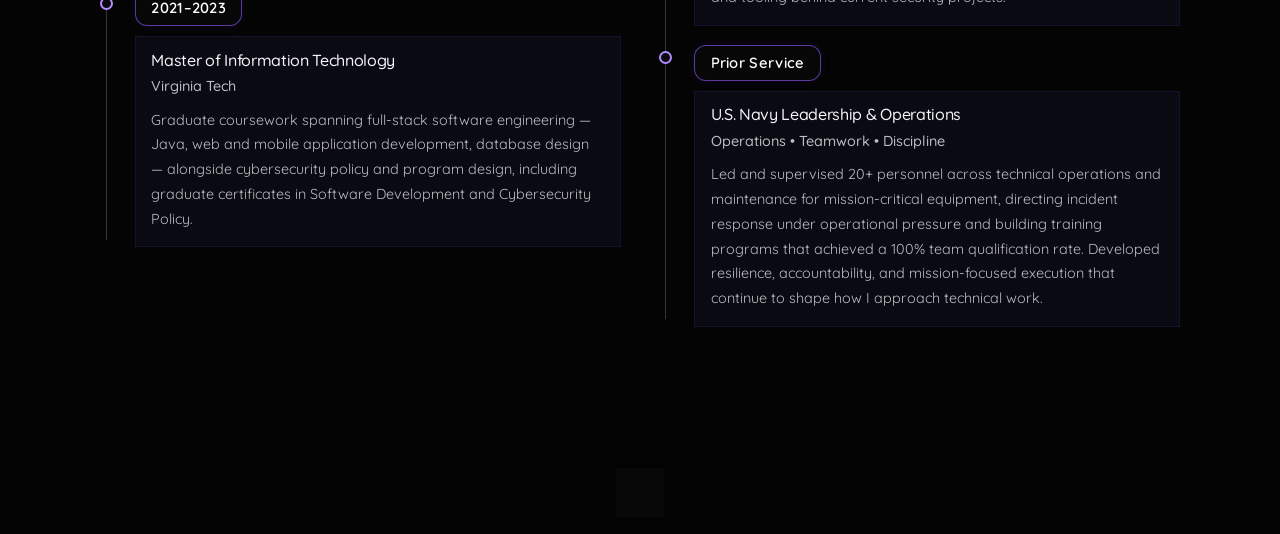
==== commit 2713e418: "Update about.html" ====
--- a/about.html
+++ b/about.html
@@ -18,7 +18,6 @@
   <!-- =========================
        GLOBAL PAGE BACKGROUND
   ========================= -->
-
   <div class="page-bg" aria-hidden="true">
     <div class="stars stars-1"></div>
     <div class="stars stars-2"></div>
@@ -27,55 +26,55 @@
     <div class="shooting-star shooting-star-3"></div>
   </div>
 
-    <!-- =========================
+  <!-- =========================
        GLOBAL NAVIGATION
   ========================= -->
   <nav class="nav" aria-label="Primary navigation">
-  <div class="nav-inner">
-    <a href="index.html" class="nav-brand" aria-label="Shannon Smith Home">
-      <img src="images/nav-logo.svg" alt="Shannon Smith logo" class="nav-logo" />
-    </a>
-
-    <button
-      class="nav-toggle"
-      type="button"
-      aria-label="Open menu"
-      aria-expanded="false"
-      aria-controls="mobile-menu"
-    >
-      <span></span>
-      <span></span>
-      <span></span>
-    </button>
-
-    <div class="nav-links">
+    <div class="nav-inner">
+      <a href="index.html" class="nav-brand" aria-label="Shannon Smith Home">
+        <img src="images/nav-logo.svg" alt="Shannon Smith logo" class="nav-logo" />
+      </a>
+
+      <button
+        class="nav-toggle"
+        type="button"
+        aria-label="Open menu"
+        aria-expanded="false"
+        aria-controls="mobile-menu"
+      >
+        <span></span>
+        <span></span>
+        <span></span>
+      </button>
+
+      <div class="nav-links">
+        <a href="cyber.html">Cyber</a>
+        <a href="art.html">Art</a>
+        <a href="about.html">About</a>
+        <a href="contact.html">Contact</a>
+      </div>
+
+      <div class="nav-social" aria-label="Contact links">
+        <a href="mailto:shannon.a.smith1223@gmail.com" class="nav-social-link" aria-label="Email">
+          <img src="images/icons/email.svg" alt="" />
+        </a>
+        <a href="https://www.linkedin.com/in/shannonasmith" target="_blank" rel="noopener noreferrer" class="nav-social-link" aria-label="LinkedIn">
+          <img src="images/icons/linkedin.svg" alt="" />
+        </a>
+        <a href="https://github.com/shannonasmith" target="_blank" rel="noopener noreferrer" class="nav-social-link" aria-label="GitHub">
+          <img src="images/icons/github.svg" alt="" />
+        </a>
+      </div>
+    </div>
+
+    <div class="mobile-menu" id="mobile-menu">
       <a href="cyber.html">Cyber</a>
       <a href="art.html">Art</a>
       <a href="about.html">About</a>
       <a href="contact.html">Contact</a>
     </div>
-
-    <div class="nav-social" aria-label="Contact links">
-      <a href="mailto:shannon.a.smith1223@gmail.com" class="nav-social-link" aria-label="Email">
-        <img src="images/icons/email.svg" alt="" />
-      </a>
-      <a href="https://www.linkedin.com/in/shannonasmith" target="_blank" rel="noopener noreferrer" class="nav-social-link" aria-label="LinkedIn">
-        <img src="images/icons/linkedin.svg" alt="" />
-      </a>
-      <a href="https://github.com/shannonasmith" target="_blank" rel="noopener noreferrer" class="nav-social-link" aria-label="GitHub">
-        <img src="images/icons/github.svg" alt="" />
-      </a>
-    </div>
-  </div>
-
-  <div class="mobile-menu" id="mobile-menu">
-	<a href="cyber.html">Cyber</a>
-    <a href="art.html">Art</a>
-    <a href="about.html">About</a>
-    <a href="contact.html">Contact</a>
-  </div>
-</nav>
-  
+  </nav>
+
   <main class="about-page-shell">
 
     <!-- =========================
@@ -83,27 +82,30 @@
     ========================= -->
     <section class="section about-rebuilt-profile" aria-labelledby="about-name">
       <div class="about-rebuilt-top">
+
+        <!-- Portrait -->
         <div class="about-rebuilt-image-col about-enter-left">
           <div class="about-rebuilt-frame">
             <img src="images/about-profile.png" alt="Portrait of Shannon Smith" class="about-rebuilt-image" />
           </div>
         </div>
 
+        <!-- Name, summary, quick-facts list, resume CTA -->
         <div class="about-rebuilt-copy-col about-enter-right">
           <p class="about-eyebrow">Cybersecurity Professional</p>
           <h2 id="about-name" class="about-name">Shannon Smith</h2>
 
           <p class="about-lead">
-            U.S. Navy veteran and Virginia Tech graduate who builds working SOC detection tooling — including a 
-			three-phase SOC pipeline spanning alert triage, MITRE ATT&CK mapping, and a self-directing investigation 
-			agent.
+            U.S. Navy veteran and Virginia Tech graduate who builds working SOC detection tooling — including a
+            three-phase SOC pipeline spanning alert triage, MITRE ATT&CK mapping, and a self-directing investigation
+            agent.
           </p>
 
           <p class="about-body">
-            Selected into the competitive WiCyS / SANS Security Training Scholarship, with hands-on experience in log analysis, 
-			network traffic analysis, and threat detection across Windows and Linux environments using Splunk, Wireshark, Zeek, 
-			and Nmap. GFACT and GSEC complete, GCIH in progress — working toward a Security Operations, Detection Engineering, 
-			or SOC Analyst role.
+            Selected into the competitive WiCyS / SANS Security Training Scholarship, with hands-on experience in log analysis,
+            network traffic analysis, and threat detection across Windows and Linux environments using Splunk, Wireshark, Zeek,
+            and Nmap. GFACT and GSEC complete, GCIH in progress — working toward a Security Operations, Detection Engineering,
+            or SOC Analyst role.
           </p>
 
           <ul class="about-rebuilt-list">
@@ -114,11 +116,11 @@
           </ul>
 
           <div class="about-rebuilt-actions">
-		    <a href="files/Shannon_Smith_Resume.pdf" target="_blank" rel="noopener noreferrer" class="btn-theme-strong">
+            <a href="files/Shannon_Smith_Resume.pdf" target="_blank" rel="noopener noreferrer" class="btn-theme-strong">
               Download Resume
             </a>
           </div>
-		  
+
         </div>
       </div>
     </section>
@@ -132,21 +134,23 @@
         <!-- =========================
              LEFT COLUMN
         ========================= -->
-		<div class="about-col">
+        <div class="about-col">
+
+          <!-- Training -->
           <div class="about-section-label">Training</div>
 
           <div class="about-timeline">
-		  <article class="about-timeline-item">
-		  	<div class="about-timeline-dot"></div>
-            <div class="about-timeline-main">
-            <div class="about-date-chip">2025–Present</div>
-              <div class="about-timeline-box">
-                <h2>WiCyS / SANS Security Training Scholarship</h2>
+            <article class="about-timeline-item">
+              <div class="about-timeline-dot"></div>
+              <div class="about-timeline-main">
+                <div class="about-date-chip">2025–Present</div>
+                <div class="about-timeline-box">
+                  <h2>WiCyS / SANS Security Training Scholarship</h2>
                   <p class="about-mini-accent">SEC275 (GFACT) • SEC401 (GSEC) • SEC504 (GCIH)</p>
                   <p>
-                    Selected competitively for a national scholarship pairing WiCyS with SANS GIAC training — advancing through system 
-					security, enterprise defense, and incident-handling coursework, with hands-on labs in forensics, web vulnerabilities, 
-					and privilege escalation. Currently completing SEC504 (GCIH), targeting November 2026.
+                    Selected competitively for a national scholarship pairing WiCyS with SANS GIAC training — advancing through system
+                    security, enterprise defense, and incident-handling coursework, with hands-on labs in forensics, web vulnerabilities,
+                    and privilege escalation. Currently completing SEC504 (GCIH), targeting November 2026.
                   </p>
                 </div>
               </div>
@@ -160,10 +164,10 @@
                   <h2>Intellectual Point</h2>
                   <p class="about-mini-accent">Security Training • Certification Preparation</p>
                   <p>
-                    Completed 540 hours of hands-on training in SOC operations and network defense — including Splunk 
-					alert monitoring, vulnerability assessment, and simulated incident investigation with Kali Linux and 
-					Burp Suite — supporting certification study for Security+, Linux+, Splunk Core Power User, CEH, and 
-					UiPath Certified RPA Associate.
+                    Completed 540 hours of hands-on training in SOC operations and network defense — including Splunk
+                    alert monitoring, vulnerability assessment, and simulated incident investigation with Kali Linux and
+                    Burp Suite — supporting certification study for Security+, Linux+, Splunk Core Power User, CEH, and
+                    UiPath Certified RPA Associate.
                   </p>
                 </div>
               </div>
@@ -177,15 +181,16 @@
                   <h2>NPower</h2>
                   <p class="about-mini-accent">IT Support • Networking • Cybersecurity Foundations</p>
                   <p>
-                    Hands-on training installing, configuring, and troubleshooting Windows, Linux, and macOS systems, with core 
-					networking fundamentals in TCP/IP, ports, and protocols. Included CompTIA ITF+ and A+ coursework alongside 
-					Google IT Support training.
-                  </p>
-                </div>
-              </div>
-            </article>
-          </div>
-
+                    Hands-on training installing, configuring, and troubleshooting Windows, Linux, and macOS systems, with core
+                    networking fundamentals in TCP/IP, ports, and protocols. Included CompTIA ITF+ and A+ coursework alongside
+                    Google IT Support training.
+                  </p>
+                </div>
+              </div>
+            </article>
+          </div>
+
+          <!-- Education -->
           <div class="about-section-label about-section-gap">Education</div>
 
           <div class="about-timeline">
@@ -197,9 +202,9 @@
                   <h2>Master of Information Technology</h2>
                   <p class="about-mini-accent">Virginia Tech</p>
                   <p>
-                    Graduate coursework spanning full-stack software engineering — Java, web and mobile application development, 
-					database design — alongside cybersecurity policy and program design, including graduate certificates in Software 
-					Development and Cybersecurity Policy.
+                    Graduate coursework spanning full-stack software engineering — Java, web and mobile application development,
+                    database design — alongside cybersecurity policy and program design, including graduate certificates in Software
+                    Development and Cybersecurity Policy.
                   </p>
                 </div>
               </div>
@@ -210,11 +215,12 @@
         <!-- =========================
              RIGHT COLUMN
         ========================= -->
-		<div class="about-col">
+        <div class="about-col">
+
+          <!-- Certifications -->
           <div class="about-section-label">Certifications</div>
 
           <div class="about-timeline">
-			  
             <article class="about-timeline-item">
               <div class="about-timeline-dot"></div>
               <div class="about-timeline-main">
@@ -223,9 +229,9 @@
                   <h2>Completed Certifications</h2>
                   <p class="about-mini-accent">GSEC • GFACT • UiPath RPA • Splunk CCPU • CEH • Linux+ • Sec+ • A+ </p>
                   <p>
-                    Eight certifications spanning GIAC/SANS security fundamentals (GSEC, GFACT), offensive security (CEH), 
-					systems administration (Linux+, A+), SIEM analysis (Splunk Core Power User), DoD 8570/8140-aligned security 
-					(Security+), and process automation (UiPath RPA) — a foundation across security operations, systems, and automation.
+                    Eight certifications spanning GIAC/SANS security fundamentals (GSEC, GFACT), offensive security (CEH),
+                    systems administration (Linux+, A+), SIEM analysis (Splunk Core Power User), DoD 8570/8140-aligned security
+                    (Security+), and process automation (UiPath RPA) — a foundation across security operations, systems, and automation.
                   </p>
                   <a href="https://www.credly.com/users/shannon-smith-it-usn/badges#credly"
                      target="_blank"
@@ -236,9 +242,10 @@
                 </div>
               </div>
             </article>
-		  </div>
-			
-		  <div class="about-section-label about-section-gap">Experience</div>
+          </div>
+
+          <!-- Experience -->
+          <div class="about-section-label about-section-gap">Experience</div>
 
           <div class="about-timeline">
             <article class="about-timeline-item">
@@ -249,9 +256,9 @@
                   <h2>Cybersecurity Portfolio Development</h2>
                   <p class="about-mini-accent">CTFs • Technical Writeups • Home Lab</p>
                   <p>
-                    Designed and built a three-phase SOC detection pipeline — alert triage, MITRE ATT&CK mapping, and a 
-					self-directing investigation agent — alongside documented investigations into authentication and DNS 
-					anomalies, and threat actor write-ups covering NotPetya, Wizard Spider, and the Uber/Lapsus$ breach.
+                    Designed and built a three-phase SOC detection pipeline — alert triage, MITRE ATT&CK mapping, and a
+                    self-directing investigation agent — alongside documented investigations into authentication and DNS
+                    anomalies, and threat actor write-ups covering NotPetya, Wizard Spider, and the Uber/Lapsus$ breach.
                   </p>
                 </div>
               </div>
@@ -266,8 +273,8 @@
                   <p class="about-mini-accent">Kotlin • Java • Web Development</p>
                   <p>
                     Graduate coursework spanning Java application development, Android development in Kotlin, and full-stack
-					web application design — technical foundations that now support the automation and tooling behind current 
-					security projects.
+                    web application design — technical foundations that now support the automation and tooling behind current
+                    security projects.
                   </p>
                 </div>
               </div>
@@ -281,9 +288,9 @@
                   <h2>U.S. Navy Leadership &amp; Operations</h2>
                   <p class="about-mini-accent">Operations • Teamwork • Discipline</p>
                   <p>
-                    Led and supervised 20+ personnel across technical operations and maintenance for mission-critical equipment, 
-				    directing incident response under operational pressure and building training programs that achieved a 100% team 
-					qualification rate. Developed resilience, accountability, and mission-focused execution that continue
+                    Led and supervised 20+ personnel across technical operations and maintenance for mission-critical equipment,
+                    directing incident response under operational pressure and building training programs that achieved a 100% team
+                    qualification rate. Developed resilience, accountability, and mission-focused execution that continue
                     to shape how I approach technical work.
                   </p>
                 </div>
@@ -294,31 +301,31 @@
 
       </div>
     </section>
-	
-	<!-- =========================
-		 BOTTOM NAV BAR
-	========================= -->
-	<footer class="bottom-nav">
-	  <div class="bottom-nav-inner">
-
-		<div class="bottom-nav-left">
-		  <span>© 2026 Shannon Smith</span>
-		</div>
-
-		<div class="bottom-nav-center">
-		  <a href="#top" class="bottom-nav-up" aria-label="Back to top">↑</a>
-		</div>
-
-		<div class="bottom-nav-right">
-	      <a href="cyber.html">Cyber</a>
-	      <a href="art.html">Art</a>
-	      <a href="about.html" class="active">About</a>
-	      <a href="contact.html">Contact</a>
-		</div>
-
-	  </div>
-	</footer>
-	
+
+    <!-- =========================
+         BOTTOM NAV BAR
+    ========================= -->
+    <footer class="bottom-nav">
+      <div class="bottom-nav-inner">
+
+        <div class="bottom-nav-left">
+          <span>© 2026 Shannon Smith</span>
+        </div>
+
+        <div class="bottom-nav-center">
+          <a href="#top" class="bottom-nav-up" aria-label="Back to top">↑</a>
+        </div>
+
+        <div class="bottom-nav-right">
+          <a href="cyber.html">Cyber</a>
+          <a href="art.html">Art</a>
+          <a href="about.html" class="active">About</a>
+          <a href="contact.html">Contact</a>
+        </div>
+
+      </div>
+    </footer>
+
   </main>
 </body>
 </html>
--- a/style.css
+++ b/style.css
@@ -549,7 +549,7 @@
   display: flex;
   align-items: center;
   justify-content: space-between;
-  padding: 0 6vw;
+  padding: 0 16vw;
   pointer-events: none;
 }
 
@@ -627,11 +627,22 @@
 /* =========================
    INTRO PORTRAIT MOTION
 ========================= */
+
+/* previous fly-in speeds...
 .cyber-portrait,
 .creative-portrait {
   transition:
     transform 1.50s cubic-bezier(0.22, 1, 0.36, 1),
     opacity 0.50s ease;
+  will-change: transform, opacity;
+}
+... */
+
+.cyber-portrait,
+.creative-portrait {
+  transition:
+    transform 2.40s cubic-bezier(0.22, 1, 0.36, 1),  
+    opacity 0.90s ease;                              
   will-change: transform, opacity;
 }
 
@@ -889,6 +900,7 @@
   width: 100%;
   aspect-ratio: 16 / 9;
   object-fit: cover;
+  object-position: top;
   border-radius: 18px;
   border: 1px solid var(--card-border);
   background: #050505;
@@ -1192,7 +1204,7 @@
 ========================= */
 @media (max-width: 1200px) {
   .intro-copy {
-    padding: 0 8vw;
+    padding: 0 10vw;
   }
 
   .portrait,
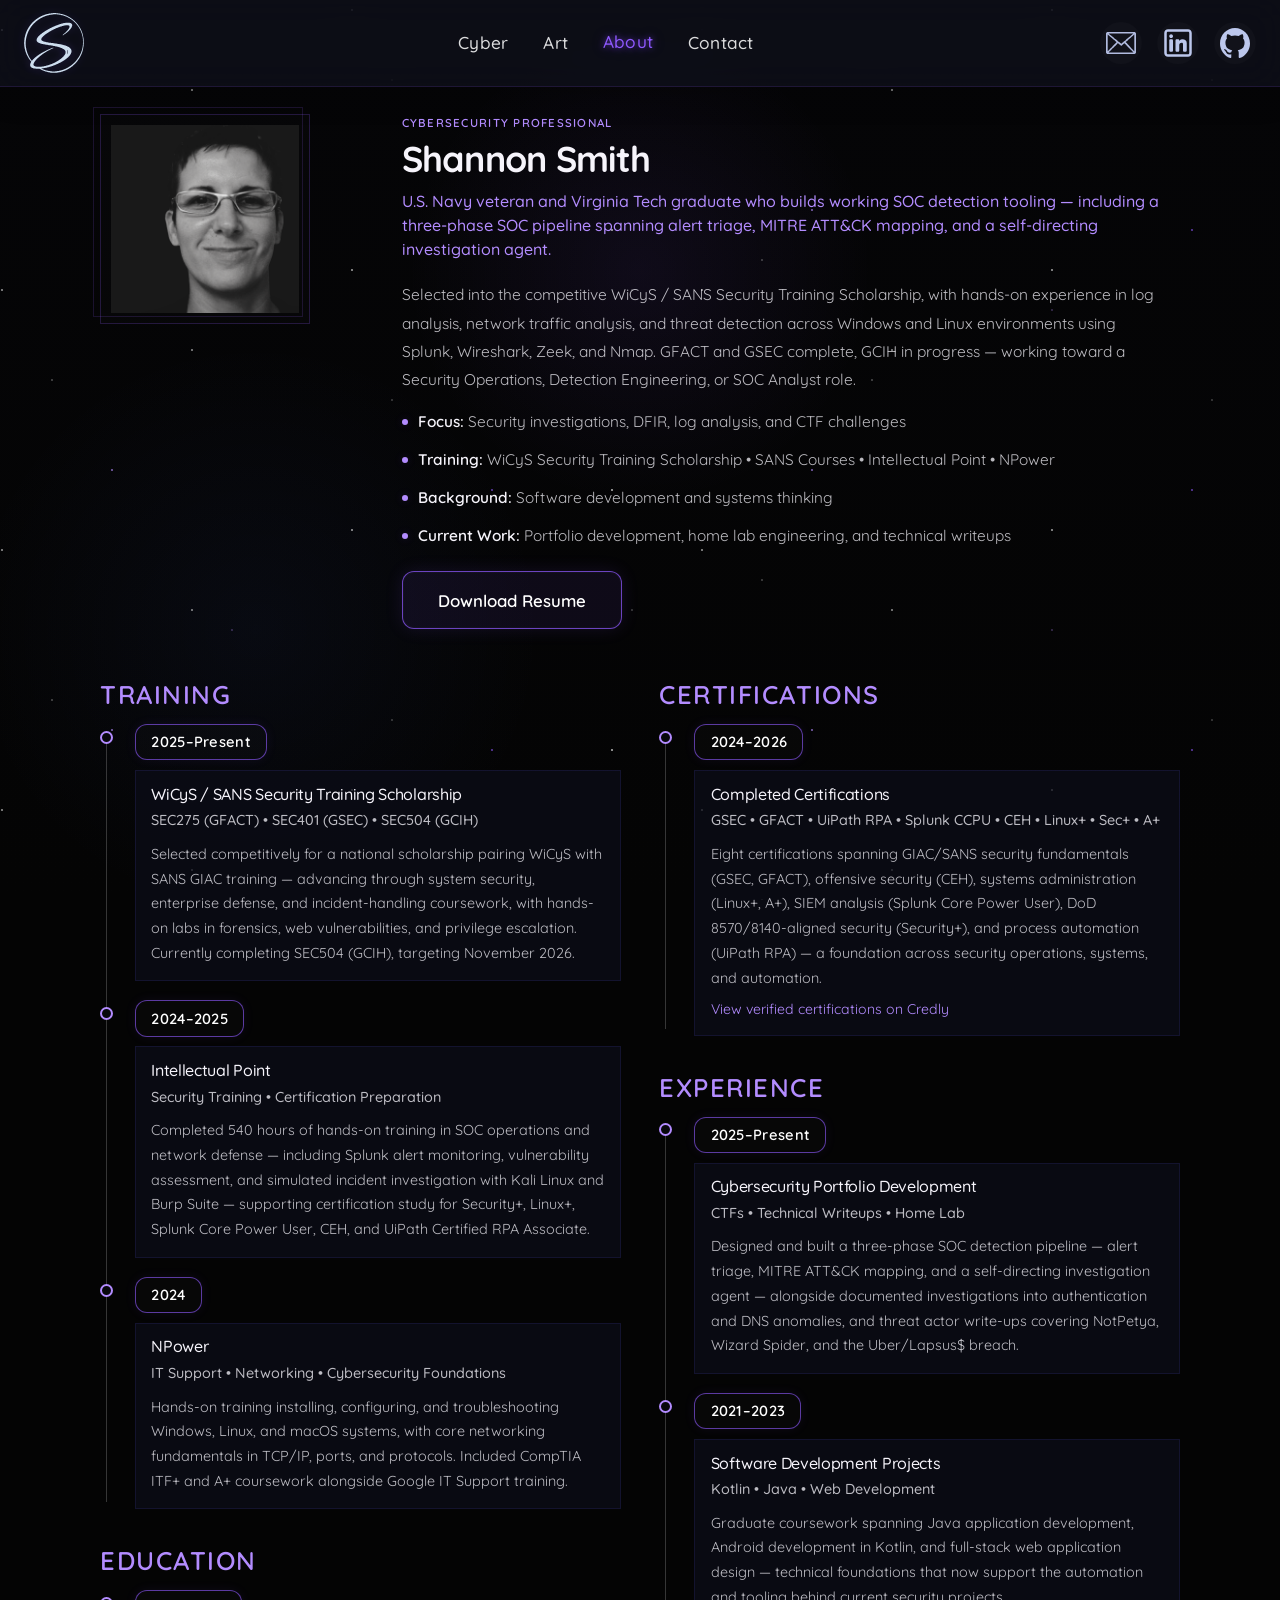
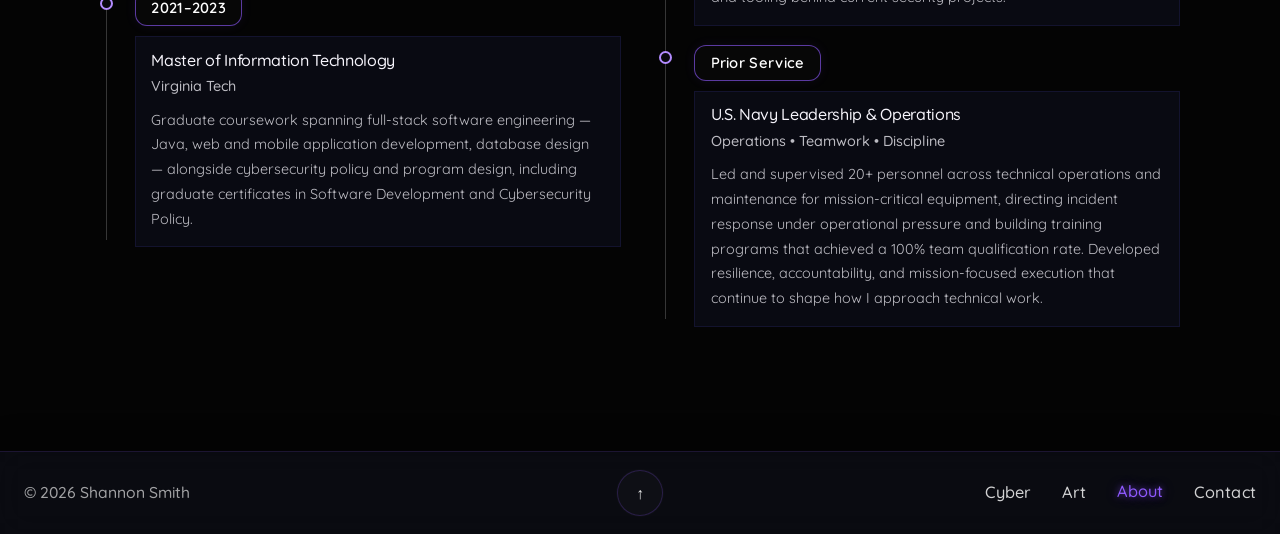
==== commit b188a4ce: "Update about.html" ====
--- a/about.html
+++ b/about.html
@@ -72,6 +72,17 @@
       <a href="art.html">Art</a>
       <a href="about.html">About</a>
       <a href="contact.html">Contact</a>
+      <div class="mobile-menu-social">
+        <a href="mailto:shannon.a.smith1223@gmail.com" class="nav-social-link" aria-label="Email">
+          <img src="images/icons/email.svg" alt="" />
+        </a>
+        <a href="https://www.linkedin.com/in/shannonasmith" target="_blank" rel="noopener noreferrer" class="nav-social-link" aria-label="LinkedIn">
+          <img src="images/icons/linkedin.svg" alt="" />
+        </a>
+        <a href="https://github.com/shannonasmith" target="_blank" rel="noopener noreferrer" class="nav-social-link" aria-label="GitHub">
+          <img src="images/icons/github.svg" alt="" />
+        </a>
+      </div>
     </div>
   </nav>
 
--- a/style.css
+++ b/style.css
@@ -627,22 +627,11 @@
 /* =========================
    INTRO PORTRAIT MOTION
 ========================= */
-
-/* previous fly-in speeds...
 .cyber-portrait,
 .creative-portrait {
   transition:
-    transform 1.50s cubic-bezier(0.22, 1, 0.36, 1),
-    opacity 0.50s ease;
-  will-change: transform, opacity;
-}
-... */
-
-.cyber-portrait,
-.creative-portrait {
-  transition:
-    transform 2.40s cubic-bezier(0.22, 1, 0.36, 1),  
-    opacity 0.90s ease;                              
+    transform 2.40s cubic-bezier(0.22, 1, 0.36, 1),
+    opacity 0.90s ease;
   will-change: transform, opacity;
 }
 
@@ -723,8 +712,8 @@
 }
 
 .compact-hero {
-  max-width: 920px;
-  padding-bottom: 18px;
+  max-width: 980px;
+  padding-bottom: 8px;
 }
 
 .compact-hero p:last-child {
@@ -805,6 +794,7 @@
   width: 100%;
   max-width: 980px;
   margin: 0 auto;
+  margin-bottom: 1.4rem;
 }
 
 /* =========================
@@ -899,11 +889,11 @@
 .project-card-simple-image img {
   width: 100%;
   aspect-ratio: 16 / 9;
-  object-fit: cover;
-  object-position: top;
+  object-fit: contain;
+  object-position: center;
   border-radius: 18px;
   border: 1px solid var(--card-border);
-  background: #050505;
+  background: #08080d;
 }
 
 .project-card-simple-body {
@@ -914,8 +904,7 @@
   color: var(--accent-2);
   font-size: 0.9rem;
   font-weight: 700;
-  text-transform: uppercase;
-  letter-spacing: 0.08em;
+  letter-spacing: 0.02em;
   margin-bottom: 0.75rem;
 }
 
@@ -925,13 +914,7 @@
   margin-bottom: 0.8rem;
 }
 
-.project-card-simple p:last-of-type {
-  color: var(--text-muted);
-  font-size: 0.98rem;
-  line-height: 1.6;
-  margin-bottom: 1rem;
-}
-
+/* Hidden from card grid — only the modal's "View Project" button should show
 .project-link {
   display: inline-block;
   color: var(--accent-2);
@@ -939,10 +922,47 @@
   text-decoration: none;
   transition: transform 0.2s ease, color 0.2s ease;
 }
+*/
+
+.project-link {
+  display: none;
+}
 
 .project-link:hover {
   color: #fff;
   transform: translateX(2px);
+}
+
+/* THE NEW .project-link-test RULES */
+
+.project-link-test {
+  display: inline-flex;
+  align-items: center;
+  justify-content: center;
+  width: 36px;
+  height: 36px;
+  border-radius: 999px;
+  font-size: 1.15rem;
+  color: var(--accent-2);
+  text-decoration: none;
+  border: 1px solid rgba(143, 89, 255, 0.3);
+  background: rgba(143, 89, 255, 0.06);
+  opacity: 0;
+  transform: translateX(-6px);
+  transition: opacity 0.25s ease, transform 0.25s ease,
+              background 0.2s ease, border-color 0.2s ease, color 0.2s ease;
+}
+
+.project-card-simple:hover .project-link-test,
+.project-card-simple:focus-within .project-link-test {
+  opacity: 1;
+  transform: translateX(0);
+}
+
+.project-link-test:hover {
+  color: #fff;
+  background: rgba(143, 89, 255, 0.14);
+  border-color: rgba(143, 89, 255, 0.6);
 }
 
 /* =========================
@@ -1098,8 +1118,7 @@
 
 .badge-logo-item:hover img {
   transform: scale(1.04);
-  filter: brightness(1.1) contrast(1.1);
-  filter: drop-shadow(0 0 10px rgba(143, 89, 255, 0.18));
+  filter: brightness(1.1) contrast(1.1) drop-shadow(0 0 10px rgba(143, 89, 255, 0.18));
 }
 
 .badge-logo-item span {
@@ -1109,9 +1128,6 @@
   text-align: center;
 }
 
-.badge-logo-track {
-  gap: 2rem;
-}
 @keyframes badgesScroll {
   from {
     transform: translateX(0);
@@ -1126,13 +1142,30 @@
   text-align: center;
 }
 
+.art-commission-cta {
+  margin-top: 2.5rem;
+  text-align: center;
+}
+
+.art-commission-cta h3 {
+  font-size: clamp(1.4rem, 2vw, 1.8rem);
+  font-weight: 600;
+  color: #f5f2ff;
+  margin-bottom: 0.6rem;
+}
+
+.art-commission-cta .section-intro {
+  margin-bottom: 1.4rem;
+}
+
+
 /* =========================
    CERT MODAL
 ========================= */
 .cert-modal {
   position: fixed;
   inset: 0;
-  z-index: 1100;
+  z-index: 8000;   /* was 1100 */
   display: none;
 }
 
@@ -1152,7 +1185,10 @@
   position: relative;
   z-index: 2;
   width: min(92vw, 560px);
-  margin: 12vh auto 0;
+  max-height: 88vh;
+  max-height: 88dvh;
+  overflow-y: auto;
+  margin: 6vh auto;
   padding: 1.75rem 1.5rem;
   border-radius: 24px;
   background: linear-gradient(180deg, rgba(14, 16, 30, 0.98) 0%, rgba(8, 9, 18, 0.98) 100%);
@@ -1167,12 +1203,28 @@
   position: absolute;
   top: 0.8rem;
   right: 0.95rem;
+  z-index: 3;
+  width: 40px;
+  height: 40px;
   border: none;
+  border-radius: 50%;
   background: transparent;
   color: var(--text-main);
-  font-size: 2rem;
+  font-size: 1.6rem;
   line-height: 1;
   cursor: pointer;
+  display: flex;
+  align-items: center;
+  justify-content: center;
+  transition: background 0.2s ease, transform 0.2s ease;
+}
+
+.cert-modal-close:hover {
+  background: rgba(143, 89, 255, 0.35);
+}
+
+.cert-modal-close:active {
+  transform: scale(0.92);
 }
 
 .cert-modal-content img {
@@ -1515,211 +1567,6 @@
   }
 }
 
-@media (max-width: 1050px) {
-  .about-highlights-grid {
-    grid-template-columns: repeat(2, minmax(0, 1fr));
-  }
-
-  .timeline-grid,
-  .toolkit-grid {
-    grid-template-columns: 1fr;
-  }
-}
-
-@media (max-width: 700px) {
-  .about-highlights-grid {
-    grid-template-columns: 1fr;
-  }
-
-  .about-intro-card,
-  .contact-card,
-  .timeline-card,
-  .toolkit-card,
-  .about-highlight-card {
-    padding: 1.25rem 1rem;
-  }
-}
-
-@media (max-width: 768px) {
-  .badge-logo-item img {
-    height: 58px;
-  }
-}
-
-/* =========================
-   ABOUT PAGE COMPONENTS
-========================= */
-.about-intro-card {
-  max-width: 860px;
-  margin: 0 auto;
-  padding: 1.75rem 1.5rem;
-  border-radius: 24px;
-  background: linear-gradient(180deg, rgba(14, 16, 30, 0.75) 0%, rgba(8, 9, 18, 0.75) 100%);
-  border: 1px solid rgba(143, 89, 255, 0.16);
-  box-shadow:
-    0 0 24px rgba(143, 89, 255, 0.08),
-    0 20px 40px rgba(0, 0, 0, 0.22);
-}
-
-.about-intro-card p + p {
-  margin-top: 1rem;
-}
-
-.about-intro-card p {
-  color: var(--text-muted);
-  font-size: 1rem;
-  line-height: 1.75;
-}
-
-.about-highlights-grid {
-  display: grid;
-  grid-template-columns: repeat(4, minmax(0, 1fr));
-  gap: 1.25rem;
-  margin-top: 2rem;
-}
-
-.about-highlight-card {
-  padding: 1.35rem 1.15rem;
-  border-radius: 20px;
-  background: rgba(255, 255, 255, 0.02);
-  border: 1px solid rgba(103, 89, 255, 0.12);
-  transition: transform 0.25s ease, border-color 0.25s ease, box-shadow 0.25s ease;
-}
-
-.about-highlight-card:hover {
-  transform: translateY(-6px);
-  border-color: rgba(143, 89, 255, 0.26);
-  box-shadow: 0 0 18px rgba(143, 89, 255, 0.1);
-}
-
-.about-highlight-card h3 {
-  font-size: 1rem;
-  margin-bottom: 0.6rem;
-}
-
-.about-highlight-card p {
-  color: var(--text-muted);
-  font-size: 0.95rem;
-  line-height: 1.6;
-}
-
-.timeline-grid {
-  display: grid;
-  grid-template-columns: repeat(2, minmax(0, 1fr));
-  gap: 1.5rem;
-}
-
-.timeline-grid.single-column {
-  grid-template-columns: 1fr;
-  max-width: 760px;
-  margin: 0 auto;
-}
-
-.timeline-card {
-  padding: 1.55rem 1.35rem;
-  border-radius: 22px;
-  background: linear-gradient(180deg, rgba(12, 14, 28, 0.9) 0%, rgba(9, 10, 20, 0.9) 100%);
-  border: 1px solid rgba(103, 89, 255, 0.14);
-  box-shadow:
-    0 0 0 1px rgba(255,255,255,0.02) inset,
-    0 18px 36px rgba(0, 0, 0, 0.2);
-  transition: transform 0.25s ease, border-color 0.25s ease, box-shadow 0.25s ease;
-}
-
-.timeline-card:hover {
-  transform: translateY(-6px);
-  border-color: rgba(143, 89, 255, 0.3);
-  box-shadow:
-    0 0 20px rgba(143, 89, 255, 0.1),
-    0 22px 42px rgba(0, 0, 0, 0.24);
-}
-
-.timeline-date {
-  color: var(--accent-2);
-  font-size: 0.88rem;
-  font-weight: 700;
-  letter-spacing: 0.08em;
-  text-transform: uppercase;
-  margin-bottom: 0.7rem;
-}
-
-.timeline-card h3 {
-  font-size: 1.3rem;
-  margin-bottom: 0.5rem;
-}
-
-.timeline-subtitle {
-  color: rgba(255, 255, 255, 0.88);
-  font-weight: 600;
-  margin-bottom: 0.8rem;
-}
-
-.timeline-card p:last-child,
-.timeline-card p {
-  color: var(--text-muted);
-  line-height: 1.65;
-}
-
-.timeline-card .btn-theme-outline {
-  margin-top: 1rem;
-}
-
-.toolkit-grid {
-  display: grid;
-  grid-template-columns: repeat(2, minmax(0, 1fr));
-  gap: 1.5rem;
-}
-
-.toolkit-card {
-  padding: 1rem 1rem;
-  border-radius: 14px;
-  background: rgba(255, 255, 255, 0.015);
-  border: 1px solid rgba(103, 89, 255, 0.1);
-  transition: transform 0.22s ease, border-color 0.22s ease, background 0.22s ease;
-}
-
-.toolkit-card:hover {
-  transform: translateY(-6px);
-  border-color: rgba(143, 89, 255, 0.26);
-  box-shadow: 0 0 18px rgba(143, 89, 255, 0.08);
-}
-
-.toolkit-card h3 {
-  font-size: 0.96rem;
-  margin-bottom: 0.45rem;
-  font-weight: 600;
-}
-
-.toolkit-card p {
-  color: var(--text-muted);
-  line-height: 1.65;
-  font-size: 0.9rem;
-}
-
-.contact-card {
-  max-width: 760px;
-  margin: 0 auto;
-  padding: 1.15rem 1.2rem;
-  border-radius: 16px;
-  text-align: center;
-  background: rgba(14, 16, 30, 0.45);
-  border: 1px solid rgba(143, 89, 255, 0.12);
-  box-shadow: none;
-}
-
-.contact-card p {
-  color: var(--text-muted);
-  line-height: 1.7;
-}
-
-.contact-links {
-  margin-top: 1.3rem;
-  display: flex;
-  justify-content: center;
-  gap: 0.9rem;
-  flex-wrap: wrap;
-}
-
 /* =========================
    HERO TITLE UPGRADE
 ========================= */
@@ -1731,34 +1578,17 @@
   margin-bottom: 0.8rem;
 }
 
-.compact-hero {
-  max-width: 980px;
-  padding-bottom: 8px;
-}
-
-.hero-subtext {
-  color: var(--text-muted);
-  font-size: 0.98rem;
-  max-width: 680px;
-  margin: 0 auto;
-  line-height: 1.7;
-  font-weight: 400;
-}
-
 /* =========================
    FEATURED WORK TITLE
 ========================= */
 .section-title-accent {
+  position: relative;
   font-size: clamp(1.15rem, 1.8vw, 1.7rem);
   font-weight: 600;
   text-transform: uppercase;
   letter-spacing: 0.08em;
   color: var(--accent-2);
   text-shadow: none;
-}
-
-.section-title-accent {
-  position: relative;
 }
 
 .section-title-accent::after {
@@ -2079,10 +1909,6 @@
 
   .about-rebuilt-frame {
     width: 180px;
-  }
-
-  .about-tools-grid {
-    grid-template-columns: 1fr;
   }
 
   .about-contact-links {
@@ -2198,8 +2024,9 @@
 .project-modal {
   position: fixed;
   inset: 0;
-  z-index: 2000;
+  z-index: 8000;   /* was 2000 */
   display: none;
+  overflow-y: auto;
 }
 
 .project-modal.active {
@@ -2209,51 +2036,139 @@
 .project-modal-backdrop {
   position: absolute;
   inset: 0;
-  background: rgba(0, 0, 0, 0.75);
+  background: rgba(4, 4, 8, 0.82);
+  backdrop-filter: blur(8px);
+  -webkit-backdrop-filter: blur(8px);
 }
 
 .project-modal-content {
   position: relative;
-  max-width: 600px;
-  margin: 10vh auto;
-  padding: 1.5rem;
-  border-radius: 16px;
-  background: rgba(20, 22, 36, 0.95);
-  border: 1px solid rgba(143, 89, 255, 0.25);
-  backdrop-filter: blur(16px);
+  display: flex;
+  flex-direction: column;
+  width: min(88vw, 820px);
+  height: 78vh;
+  height: 78dvh;
+  overflow: hidden;
+  margin: 6vh auto;
+  padding: 1.5rem 1.5rem 4.5rem;
+  border-radius: 24px;
+  background: linear-gradient(180deg, rgba(14, 16, 30, 0.98) 0%, rgba(8, 9, 18, 0.98) 100%);
+  border: 1px solid rgba(143, 89, 255, 0.18);
+  box-shadow:
+    0 0 30px rgba(143, 89, 255, 0.1),
+    0 24px 60px rgba(0, 0, 0, 0.42);
   text-align: center;
 }
 
 .project-modal-content img {
   width: 100%;
+  height: 100%;
+  min-height: 0;
+  object-fit: contain;
   border-radius: 10px;
-  margin-bottom: 1rem;
+  background: #08080d;
+}
+
+.project-modal-kicker {
+  margin: 0;
+  color: var(--accent-2);
+  font-size: 0.86rem;
+  font-weight: 700;
+  letter-spacing: 0.02em;
 }
 
 .project-modal-content h3 {
-  margin-bottom: 0.5rem;
+  margin: 0;
   font-size: 1.4rem;
-}
-
-.project-modal-content p {
+  overflow: hidden;
+  text-overflow: ellipsis;
+  white-space: nowrap;
+}
+
+#projectModalDesc {
   color: var(--text-muted);
-  margin-bottom: 1rem;
+  margin: 0 auto;
+  line-height: 1.6;
+  height: 5.6rem;
+  overflow-y: auto;
+  padding-right: 6px;
 }
 
 .project-modal-actions {
   display: flex;
   justify-content: center;
+  margin: 0;
 }
 
 .project-modal-close {
   position: absolute;
   top: 10px;
   right: 14px;
+  z-index: 3;
+  width: 36px;
+  height: 36px;
+  border-radius: 50%;
   background: none;
   border: none;
-  font-size: 1.6rem;
+  font-size: 1.5rem;
   color: #fff;
   cursor: pointer;
+  display: flex;
+  align-items: center;
+  justify-content: center;
+  transition: background 0.2s ease, transform 0.2s ease;
+}
+
+.project-modal-close:hover {
+  background: rgba(143, 89, 255, 0.35);
+}
+
+.project-modal-close:active {
+  transform: scale(0.92);
+}
+
+.project-modal-scroll {
+  flex: 1 1 auto;
+  min-height: 0;
+  overflow: hidden;
+  display: grid;
+  grid-template-rows: minmax(0, 1fr) auto auto auto auto;
+  row-gap: 0.5rem;
+}
+
+.project-modal-nav {
+  position: absolute;
+  bottom: 1.1rem;
+  z-index: 3;
+  width: 40px;
+  height: 40px;
+  border: none;
+  border-radius: 50%;
+  background: rgba(20, 20, 32, 0.55);
+  color: var(--text-main);
+  font-size: 1.2rem;
+  line-height: 1;
+  cursor: pointer;
+  display: flex;
+  align-items: center;
+  justify-content: center;
+  transition: background 0.2s ease, transform 0.2s ease;
+}
+
+.project-modal-nav:hover {
+  background: rgba(143, 89, 255, 0.35);
+}
+
+.project-modal-nav:active {
+  transform: scale(0.92);
+}
+
+.project-modal-prev {
+  left: 0.5rem;
+}
+
+.project-modal-next {
+  right: 0.5rem;
 }
 
 /* =========================
@@ -2421,7 +2336,6 @@
 
 .art-filter-pills {
   justify-content: center;
-  margin-bottom: 1.4rem;
 }
 
 .art-grid {
@@ -2539,8 +2453,9 @@
 .art-modal {
   position: fixed;
   inset: 0;
-  z-index: 2000;
+  z-index: 8000;   /* was 2000 */
   display: none;
+  overflow-y: auto;
 }
 
 .art-modal.active {
@@ -2559,9 +2474,11 @@
   position: relative;
   z-index: 2;
   width: min(88vw, 820px);
-  min-height: 560px;
-  margin: 6vh auto 0;
-  padding: 1.25rem;
+  height: 78vh;
+  height: 78dvh;
+  overflow: hidden;
+  margin: 6vh auto;
+  padding: 1.25rem 1.25rem 4.5rem;
   border-radius: 24px;
   text-align: center;
   display: flex;
@@ -2574,19 +2491,27 @@
     0 24px 60px rgba(0, 0, 0, 0.42);
 }
 
+.art-modal-scroll {
+  flex: 1 1 auto;
+  min-height: 0;
+  overflow: hidden;
+  display: grid;
+  grid-template-rows: minmax(0, 1fr) auto auto auto;
+  row-gap: 0.35rem;
+}
+
 .art-modal-image {
   width: 100%;
-  height: 400px;
-  flex-shrink: 0;
+  height: 100%;
+  min-height: 0;
   object-fit: contain;
   object-position: center;
   border-radius: 16px;
   background: #08080d;
-  margin-bottom: 1rem;
 }
 
 .art-modal-medium {
-  margin-bottom: 0.4rem;
+  margin: 0;
   color: var(--accent-2);
   font-size: 0.86rem;
   font-weight: 500;
@@ -2594,28 +2519,137 @@
 }
 
 .art-modal-content h3 {
-  margin-bottom: 0.55rem;
+  margin: 0;
   font-size: 1.3rem;
   font-weight: 500;
+  line-height: 1.3;
+  overflow: hidden;
+  text-overflow: ellipsis;
+  white-space: nowrap;
 }
 
 .art-modal-content p:last-child {
   max-width: 640px;
   margin: 0 auto;
   color: var(--text-muted);
-  line-height: 1.7;
+  line-height: 1.6;
+  height: 6.2rem;
+  overflow-y: auto;
+  padding-right: 6px;
 }
 
 .art-modal-close {
   position: absolute;
   top: 0.7rem;
   right: 0.95rem;
+  z-index: 3;
+  width: 40px;
+  height: 40px;
   border: none;
+  border-radius: 50%;
   background: transparent;
   color: var(--text-main);
-  font-size: 2rem;
+  font-size: 1.6rem;
   line-height: 1;
   cursor: pointer;
+  display: flex;
+  align-items: center;
+  justify-content: center;
+  transition: background 0.2s ease, transform 0.2s ease;
+}
+
+.art-modal-close:hover {
+  background: rgba(143, 89, 255, 0.35);
+}
+
+.art-modal-close:active {
+  transform: scale(0.92);
+}
+
+.art-modal-nav {
+  position: absolute;
+  bottom: 1.1rem;
+  z-index: 3;
+  width: 44px;
+  height: 44px;
+  border: none;
+  border-radius: 50%;
+  background: rgba(20, 20, 32, 0.55);
+  color: var(--text-main);
+  font-size: 1.3rem;
+  line-height: 1;
+  cursor: pointer;
+  display: flex;
+  align-items: center;
+  justify-content: center;
+  transition: background 0.2s ease, transform 0.2s ease;
+}
+
+.art-modal-nav:hover {
+  background: rgba(143, 89, 255, 0.35);
+}
+
+.art-modal-nav:active {
+  transform: scale(0.92);
+}
+
+.art-modal-prev {
+  left: 0.6rem;
+}
+
+.art-modal-next {
+  right: 0.6rem;
+}
+
+@media (max-width: 700px) {
+  .art-modal-nav {
+    width: 36px;
+    height: 36px;
+    font-size: 1.05rem;
+  }
+
+  .art-modal-prev {
+    left: 0.35rem;
+  }
+
+  .art-modal-next {
+    right: 0.35rem;
+  }
+}
+
+/* =========================
+   THEMED SCROLLBARS FOR MODALS
+========================= */
+.art-modal-content p:last-child,
+.project-modal-content p,
+.cert-modal-content {
+  scrollbar-width: thin;
+  scrollbar-color: rgba(143, 89, 255, 0.45) transparent;
+}
+
+.art-modal-content p:last-child::-webkit-scrollbar,
+.project-modal-content p::-webkit-scrollbar,
+.cert-modal-content::-webkit-scrollbar {
+  width: 6px;
+}
+
+.art-modal-content p:last-child::-webkit-scrollbar-track,
+.project-modal-content p::-webkit-scrollbar-track,
+.cert-modal-content::-webkit-scrollbar-track {
+  background: transparent;
+}
+
+.art-modal-content p:last-child::-webkit-scrollbar-thumb,
+.project-modal-content p::-webkit-scrollbar-thumb,
+.cert-modal-content::-webkit-scrollbar-thumb {
+  background-color: rgba(143, 89, 255, 0.45);
+  border-radius: 999px;
+}
+
+.art-modal-content p:last-child::-webkit-scrollbar-thumb:hover,
+.project-modal-content p::-webkit-scrollbar-thumb:hover,
+.cert-modal-content::-webkit-scrollbar-thumb:hover {
+  background-color: rgba(143, 89, 255, 0.7);
 }
 
 /* =========================
@@ -2649,8 +2683,103 @@
     margin-top: 10vh;
   }
 
-  .art-modal-image {
-    height: 280px;
+  .art-modal-content {
+    height: 62vh;
+    height: 62dvh;
+    padding-bottom: 4rem;
+  }
+
+    .art-modal-content h3 {
+    font-size: 1.05rem;
+    white-space: normal;
+    display: -webkit-box;
+    -webkit-line-clamp: 2;
+    -webkit-box-orient: vertical;
+  }
+
+  .art-modal-content p:last-child {
+    height: 4.4rem;
+    font-size: 0.88rem;
+    line-height: 1.5;
+  }
+
+  .project-modal-content {
+    height: 62vh;
+    height: 62dvh;
+  }
+
+  .project-modal-content h3 {
+    font-size: 1.05rem;
+    white-space: normal;
+    display: -webkit-box;
+    -webkit-line-clamp: 2;
+    -webkit-box-orient: vertical;
+  }
+
+  #projectModalDesc {
+    height: 4.4rem;
+    font-size: 0.88rem;
+    line-height: 1.5;
+  }
+
+  .project-modal-actions .btn-theme {
+    min-width: 0;
+    padding: 0.4rem 0.9rem;
+    font-size: 0.82rem;
+    border-radius: 999px;
+  }
+}
+
+@media (max-height: 480px) and (orientation: landscape) {
+  .art-modal-content,
+  .project-modal-content {
+    height: 92vh;
+    height: 92dvh;
+    margin: 4vh auto;
+    padding-bottom: 3.5rem;
+  }
+
+  .art-modal-content p:last-child,
+  #projectModalDesc {
+    height: 3rem;
+  }
+
+  .art-modal-image,
+  .project-modal-content img {
+    min-height: 90px;
+  }
+}
+
+@media (max-height: 480px) and (orientation: landscape) {
+  .hero {
+    min-height: 100svh;
+    padding-top: 64px;
+  }
+
+  .portrait-stack {
+    inset: 68px 0 0 0;
+  }
+
+  .portrait,
+  .cyber-layer .effect-image,
+  .creative-layer .effect-image {
+    width: auto;
+    max-height: 56vh;
+    max-height: 56svh;
+  }
+
+  .intro-copy {
+    inset: 68px 0 1rem 0;
+    padding: 0 0.75rem;
+  }
+
+  .intro-word {
+    font-size: clamp(1.05rem, 4.5vw, 1.3rem);
+  }
+
+  .intro-sub {
+    font-size: 0.62rem;
+    line-height: 1.25;
   }
 }
 
@@ -2810,7 +2939,7 @@
 .project-card-simple-kicker {
   margin-bottom: 0.5rem;
   font-size: 0.8rem;
-  letter-spacing: 0.07em;
+  letter-spacing: 0.02em;
 }
 
 .project-card-simple h3 {
@@ -2819,12 +2948,6 @@
   margin-bottom: 0.55rem;
 }
 
-.project-card-simple p:last-of-type {
-  font-size: 0.93rem;
-  line-height: 1.5;
-  margin-bottom: 0.8rem;
-}
-
 /* --- ART CARDS --- */
 .art-grid {
   gap: 1.25rem;
@@ -2839,8 +2962,14 @@
 }
 
 .art-card-image img {
-  height: 300px;
+  width: 100%;
+  aspect-ratio: 16 / 10;
+  height: auto;
+  object-fit: contain;
+  object-position: center;
   border-radius: 14px;
+  border: 1px solid rgba(103, 89, 255, 0.12);
+  background: #08080d;
 }
 
 .art-card-body {
@@ -2854,17 +2983,11 @@
 }
 
 .art-card h3 {
-  font-size: 0.96rem;
-  line-height: 1.18;
+  font-size: clamp(1.12rem, 1.45vw, 1.45rem);
+  line-height: 1.15;
 }
 
 /* --- RESPONSIVE TUNING --- */
-@media (max-width: 1050px) {
-  .art-card-image img {
-    height: 270px;
-  }
-}
-
 @media (max-width: 700px) {
   .project-card-simple-body {
     padding: 0.95rem 0.95rem 1rem;
@@ -2872,14 +2995,6 @@
 
   .project-card-simple h3 {
     font-size: 1.08rem;
-  }
-
-  .project-card-simple p:last-of-type {
-    font-size: 0.91rem;
-  }
-
-  .art-card-image img {
-    height: 240px;
   }
 
   .art-card-body {
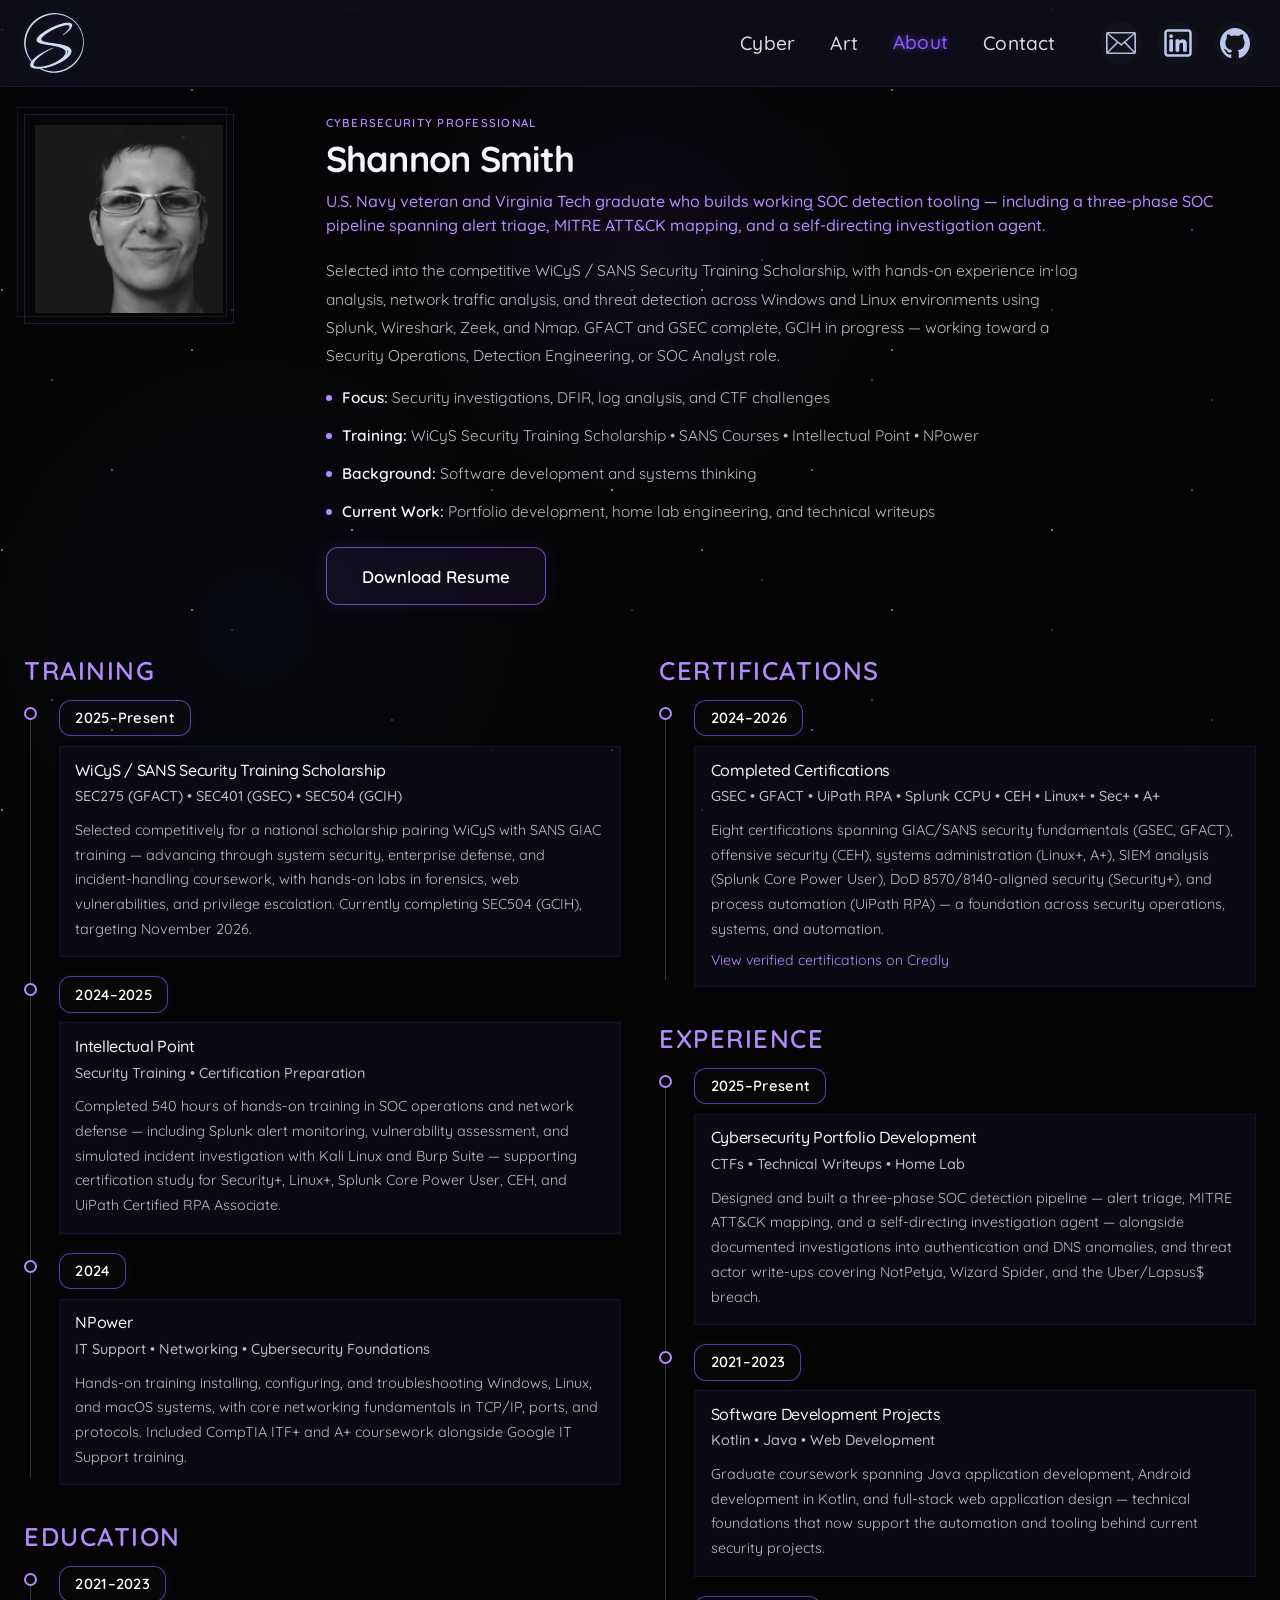
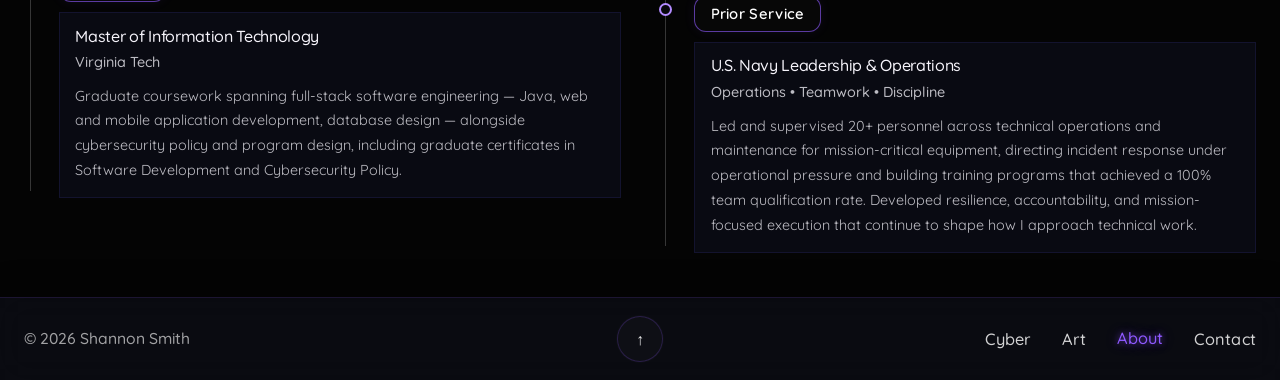
==== commit f7d49e90: "Update about.html" ====
--- a/about.html
+++ b/about.html
@@ -33,6 +33,7 @@
     <div class="nav-inner">
       <a href="index.html" class="nav-brand" aria-label="Shannon Smith Home">
         <img src="images/nav-logo.svg" alt="Shannon Smith logo" class="nav-logo" />
+        <img src="images/nav-logo2.png" alt="" class="nav-logo-easter-egg" aria-hidden="true" />
       </a>
 
       <button
--- a/style.css
+++ b/style.css
@@ -98,15 +98,59 @@
   filter: drop-shadow(0 0 4px rgba(120, 90, 255, 0.25));
   transition:
     transform 0.25s ease,
-    filter 0.25s ease;
+    filter 0.25s ease,
+    opacity 0.25s ease;
+}
+
+/* =========================
+   NAV LOGO EASTER EGG
+========================= */
+.nav-brand {
+  position: relative;
+}
+
+.nav-logo-easter-egg {
+  position: absolute;
+  top: 50%;
+  left: 0;
+  transform: translateY(-50%) scale(0.85) rotate(-8deg);
+  width: clamp(40px, 5vw, 60px);
+  height: clamp(40px, 5vw, 60px);
+  border-radius: 50%;
+  object-fit: cover;
+  object-position: center 8%;
+  background: #08080d;
+  border: 2px solid rgba(143, 89, 255, 0.55);
+  box-shadow:
+    0 0 20px rgba(143, 89, 255, 0.4),
+    0 0 40px rgba(143, 89, 255, 0.18);
+  opacity: 0;
+  visibility: hidden;
+  pointer-events: none;
+  transition:
+    opacity 0.28s ease,
+    transform 0.32s cubic-bezier(0.34, 1.56, 0.64, 1),
+    visibility 0.28s ease;
+  z-index: 10;
+}
+
+.nav-brand:hover .nav-logo-easter-egg,
+.nav-brand:focus-visible .nav-logo-easter-egg {
+  opacity: 1;
+  visibility: visible;
+  transform: translateY(-50%) scale(1) rotate(0deg);
 }
 
 .nav-brand:hover .nav-logo,
 .nav-brand:focus-visible .nav-logo {
-  transform: scale(1.05);
-  filter:
-    drop-shadow(0 0 6px rgba(143, 89, 255, 0.6))
-    drop-shadow(0 0 14px rgba(143, 89, 255, 0.35));
+  opacity: 0;
+  transform: scale(0.85) rotate(8deg);
+}
+
+@media (max-width: 700px) {
+  .nav-logo-easter-egg {
+    display: none;
+  }
 }
 
 /* =========================
@@ -208,16 +252,17 @@
 
 .nav-links {
   display: flex;
-  justify-content: center;
+  justify-content: flex-end;
   align-items: center;
   gap: 2.2rem;
+  padding-right: 1rem;
 }
 
 .nav-links a {
   text-decoration: none;
   color: rgba(255, 255, 255, 0.86);
   font-weight: 500;
-  font-size: 1.08rem;
+  font-size: 1.2rem;
   letter-spacing: 0.01em;
   transition: color 0.2s ease, text-shadow 0.2s ease, transform 0.2s ease;
 }
@@ -544,12 +589,15 @@
 ========================= */
 .intro-copy {
   position: absolute;
-  inset: 0;
+  top: 0;
+  bottom: 0;
+  left: 50%;
+  transform: translateX(-50%);
   z-index: 30;
   display: flex;
   align-items: center;
   justify-content: space-between;
-  padding: 0 16vw;
+  width: min(1280px, calc(100% - 48px));
   pointer-events: none;
 }
 
@@ -679,9 +727,9 @@
 
 .section {
   position: relative;
-  max-width: var(--max-width);
+  width: min(1280px, calc(100% - 48px));
   margin: 0 auto;
-  padding: 44px 20px;
+  padding: 44px 0;
 }
 
 .section-heading {
@@ -1255,10 +1303,6 @@
    RESPONSIVE
 ========================= */
 @media (max-width: 1200px) {
-  .intro-copy {
-    padding: 0 10vw;
-  }
-
   .portrait,
   .cyber-layer .effect-image,
   .creative-layer .effect-image {
@@ -1281,10 +1325,6 @@
     gap: 1.25rem;
   }
 
-  .intro-copy {
-    padding: 0 6vw;
-  }
-
   .intro-word {
     font-size: clamp(1.8rem, 5vw, 2.6rem);
   }
@@ -1300,14 +1340,14 @@
   }
 }
 
-@media (max-width: 700px) {
+@media (max-width: 700px) and (orientation: portrait) {
   .nav {
-    padding-top: 0.45rem;
+    padding-top: 0;
   }
 
   .nav-inner {
     position: relative;
-    width: min(calc(100% - 20px), 1280px);
+    width: min(calc(100% - 32px), 1280px);
     margin: 0 auto;
     min-height: 76px;
     display: flex;
@@ -1320,11 +1360,12 @@
 
   .nav-brand {
     justify-content: flex-start;
+    padding-left: 6px;
   }
 
   .nav-logo {
-    width: 54px;
-    height: 54px;
+    width: 60px;
+    height: 60px;
   }
 
   .nav-toggle {
@@ -1337,27 +1378,27 @@
   }
 
   .mobile-menu {
-    position: absolute;
-    top: calc(100% + 6px);
-    left: 50%;
+    position: fixed;
+    top: 100%;
+    left: 0;
+    right: 0;
     z-index: 6000;
     display: flex;
     flex-direction: column;
-    gap: 0.2rem;
-    width: calc(100% - 20px);
+    gap: 0;
+    width: 100%;
     margin: 0;
-    padding: 0.65rem;
-    border-radius: 18px;
+    padding: 0;
+    border-radius: 0;
     background:
-      linear-gradient(180deg, rgba(8, 10, 22, 0.985) 0%, rgba(10, 10, 20, 0.975) 100%);
-    border: 1px solid rgba(143, 89, 255, 0.18);
-    box-shadow:
-      0 12px 40px rgba(0, 0, 0, 0.45),
-      0 0 22px rgba(143, 89, 255, 0.14);
+      linear-gradient(180deg, rgba(6, 7, 16, 0.99) 0%, rgba(8, 9, 18, 0.99) 100%);
+    border: none;
+    border-top: 1px solid rgba(143, 89, 255, 0.18);
+    box-shadow: 0 18px 50px rgba(0, 0, 0, 0.5);
     opacity: 0;
     visibility: hidden;
     pointer-events: none;
-    transform: translate(-50%, -8px);
+    transform: translateY(-8px);
     transition:
       opacity 0.22s ease,
       transform 0.22s ease,
@@ -1368,21 +1409,22 @@
   opacity: 1;
   visibility: visible;
   pointer-events: auto;
-  transform: translate(-50%, 0);
+  transform: translateY(0);
 }
 
   .mobile-menu a {
-    color: rgba(255, 255, 255, 0.88);
+    color: rgba(255, 255, 255, 0.92);
     text-decoration: none;
-    font-size: 1rem;
+    font-size: 1.3rem;
     font-weight: 500;
-    letter-spacing: 0.03em;
-    padding: 0.8rem 0.9rem;
-    border-radius: 12px;
+    letter-spacing: 0.02em;
+    text-align: center;
+    padding: 1.15rem 1.5rem;
+    border-radius: 0;
+    border-bottom: 1px solid rgba(143, 89, 255, 0.14);
     transition:
       color 0.22s ease,
       background 0.22s ease,
-      box-shadow 0.22s ease,
       transform 0.22s ease;
   }
 
@@ -1390,9 +1432,15 @@
   .mobile-menu a:focus-visible {
     color: var(--accent-2);
     background: rgba(143, 89, 255, 0.08);
-    box-shadow: 0 0 16px rgba(143, 89, 255, 0.14);
     transform: translateX(2px);
     outline: none;
+  }
+
+  .mobile-menu-social {
+    display: flex;
+    justify-content: center;
+    gap: 1.1rem;
+    padding: 1.4rem 1rem;
   }
 
   .hero {
@@ -1420,7 +1468,10 @@
   }
 
   .intro-copy {
-    inset: auto 0 2.3rem 0;
+    inset: auto 0 9vh 0;
+    left: 0;
+    transform: none;
+    width: auto;
     display: flex;
     align-items: flex-end;
     justify-content: space-between;
@@ -1507,6 +1558,137 @@
   .cert-modal-content {
     padding: 1.5rem 1rem;
     margin-top: 10vh;
+  }
+}
+
+/*  Commented out for different format of landscape nav menu. 
+@media (max-height: 480px) and (orientation: landscape) {
+  .nav-toggle {
+    display: inline-flex;
+  }
+
+  .nav-links,
+  .nav-social {
+    display: none;
+  }
+
+  .mobile-menu {
+    position: fixed;
+    top: 100%;
+    left: 0;
+    right: 0;
+    z-index: 6000;
+    display: flex;
+    flex-direction: column;
+    gap: 0;
+    width: 100%;
+    margin: 0;
+    padding: 0;
+    border-radius: 0;
+    max-height: 88vh;
+    max-height: 88dvh;
+    overflow-y: auto;
+    background:
+      linear-gradient(180deg, rgba(6, 7, 16, 0.99) 0%, rgba(8, 9, 18, 0.99) 100%);
+    border: none;
+    border-top: 1px solid rgba(143, 89, 255, 0.18);
+    box-shadow: 0 18px 50px rgba(0, 0, 0, 0.5);
+    opacity: 0;
+    visibility: hidden;
+    pointer-events: none;
+    transform: translateY(-8px);
+    transition:
+      opacity 0.22s ease,
+      transform 0.22s ease,
+      visibility 0.22s ease;
+  }
+
+  body.menu-open .mobile-menu {
+    opacity: 1;
+    visibility: visible;
+    pointer-events: auto;
+    transform: translateY(0);
+  }
+
+  .mobile-menu a {
+    color: rgba(255, 255, 255, 0.92);
+    text-decoration: none;
+    font-size: 1.1rem;
+    font-weight: 500;
+    letter-spacing: 0.02em;
+    text-align: center;
+    padding: 0.85rem 1.5rem;
+    border-radius: 0;
+    border-bottom: 1px solid rgba(143, 89, 255, 0.14);
+    transition:
+      color 0.22s ease,
+      background 0.22s ease,
+      transform 0.22s ease;
+  }
+
+  .mobile-menu a:hover,
+  .mobile-menu a:focus-visible {
+    color: var(--accent-2);
+    background: rgba(143, 89, 255, 0.08);
+    transform: translateX(2px);
+    outline: none;
+  }
+
+  .mobile-menu-social {
+    display: flex;
+    justify-content: center;
+    gap: 1.1rem;
+    padding: 1rem;
+  }
+
+  .simple-grid,
+  .art-grid {
+    grid-template-columns: repeat(2, minmax(0, 1fr)) !important;
+    gap: 1rem;
+  }
+*/
+
+@media (max-height: 480px) and (orientation: landscape) {
+  .nav-logo {
+    width: 60px;
+    height: 60px;
+  }
+
+  .simple-grid,
+  .art-grid {
+    grid-template-columns: repeat(2, minmax(0, 1fr)) !important;
+    gap: 1rem;
+  }
+
+  .skills-logo-grid {
+    grid-template-columns: repeat(4, minmax(0, 1fr));
+    gap: 0.75rem;
+  }
+
+  .skill-grid-item {
+    padding: 0.8rem 0.6rem;
+  }
+
+  .skill-logo img {
+    width: 44px;
+    height: 44px;
+  }
+
+  .skill-grid-item span {
+    font-size: 0.78rem;
+  }
+
+  .badges-track {
+    gap: 1rem;
+  }
+
+  .badge-logo-item {
+    min-width: 90px;
+  }
+
+  .badge-logo-item img {
+    width: 54px;
+    height: 54px;
   }
 }
 
@@ -2689,8 +2871,11 @@
     padding-bottom: 4rem;
   }
 
-    .art-modal-content h3 {
+  .art-modal-content h3 {
     font-size: 1.05rem;
+    line-height: 1.3;
+    height: 2.75rem;
+    overflow: hidden;
     white-space: normal;
     display: -webkit-box;
     -webkit-line-clamp: 2;
@@ -2710,6 +2895,9 @@
 
   .project-modal-content h3 {
     font-size: 1.05rem;
+    line-height: 1.3;
+    height: 2.75rem;
+    overflow: hidden;
     white-space: normal;
     display: -webkit-box;
     -webkit-line-clamp: 2;
@@ -2748,6 +2936,13 @@
   .project-modal-content img {
     min-height: 90px;
   }
+
+  .project-modal-actions .btn-theme {
+    min-width: 0;
+    padding: 0.4rem 0.9rem;
+    font-size: 0.82rem;
+    border-radius: 999px;
+  }
 }
 
 @media (max-height: 480px) and (orientation: landscape) {
@@ -2770,7 +2965,10 @@
 
   .intro-copy {
     inset: 68px 0 1rem 0;
-    padding: 0 0.75rem;
+    left: 0;
+    transform: none;
+    width: auto;
+    padding: 0 8vw;
   }
 
   .intro-word {
@@ -3126,7 +3324,7 @@
 }
 
 .contact-panel {
-  max-width: 980px;
+  width: 100%;
   margin: 0 auto;
   padding: 1.6rem;
   border-radius: 24px;
@@ -3286,6 +3484,85 @@
   }
 }
 
+body[data-page="contact"],
+body[data-page="cyber"],
+body[data-page="art"],
+body[data-page="about"] {
+  display: flex;
+  flex-direction: column;
+  min-height: 100vh;
+  min-height: 100dvh;
+}
+
+body[data-page="contact"] main,
+body[data-page="cyber"] main,
+body[data-page="art"] main {
+  flex: 1 0 auto;
+}
+
+body[data-page="contact"] main {
+  display: flex;
+  flex-direction: column;
+  justify-content: center;
+}
+
+body[data-page="about"] main.about-page-shell {
+  flex: 1 0 auto;
+  display: flex;
+  flex-direction: column;
+}
+
+body[data-page="about"] .bottom-nav {
+  margin-top: auto;
+}
+
+/* =========================
+   CONTACT ACCENT PORTRAIT
+========================= */
+.contact-accent-portrait {
+  display: block;
+  width: clamp(140px, 20vw, 240px);
+  height: clamp(140px, 20vw, 240px);
+  margin: 0 auto 1.75rem;
+  border-radius: 50%;
+  object-fit: cover;
+  object-position: center 8%;
+  border: 3px solid rgba(143, 89, 255, 0.55);
+  box-shadow: none;
+  opacity: 0;
+  transform: translateY(18px) scale(0.94);
+  transition:
+    opacity 0.9s ease 0.3s,
+    transform 0.9s cubic-bezier(0.22, 1, 0.36, 1) 0.3s,
+    box-shadow 0.4s ease;
+}
+
+body.page-ready .contact-accent-portrait {
+  opacity: 1;
+  transform: translateY(0) scale(1);
+}
+
+.contact-accent-portrait:hover,
+.contact-section:has(.contact-tile:hover) .contact-accent-portrait {
+  box-shadow:
+    0 0 40px rgba(143, 89, 255, 0.4),
+    0 0 90px rgba(143, 89, 255, 0.18);
+  animation: contactGlowPulse 4s ease-in-out infinite;
+}
+
+@keyframes contactGlowPulse {
+  0%, 100% {
+    box-shadow:
+      0 0 40px rgba(143, 89, 255, 0.4),
+      0 0 90px rgba(143, 89, 255, 0.18);
+  }
+  50% {
+    box-shadow:
+      0 0 55px rgba(143, 89, 255, 0.55),
+      0 0 120px rgba(143, 89, 255, 0.28);
+  }
+}
+
 /* =========================
    CONTACT PAGE TRANSITION TUNING
 ========================= */
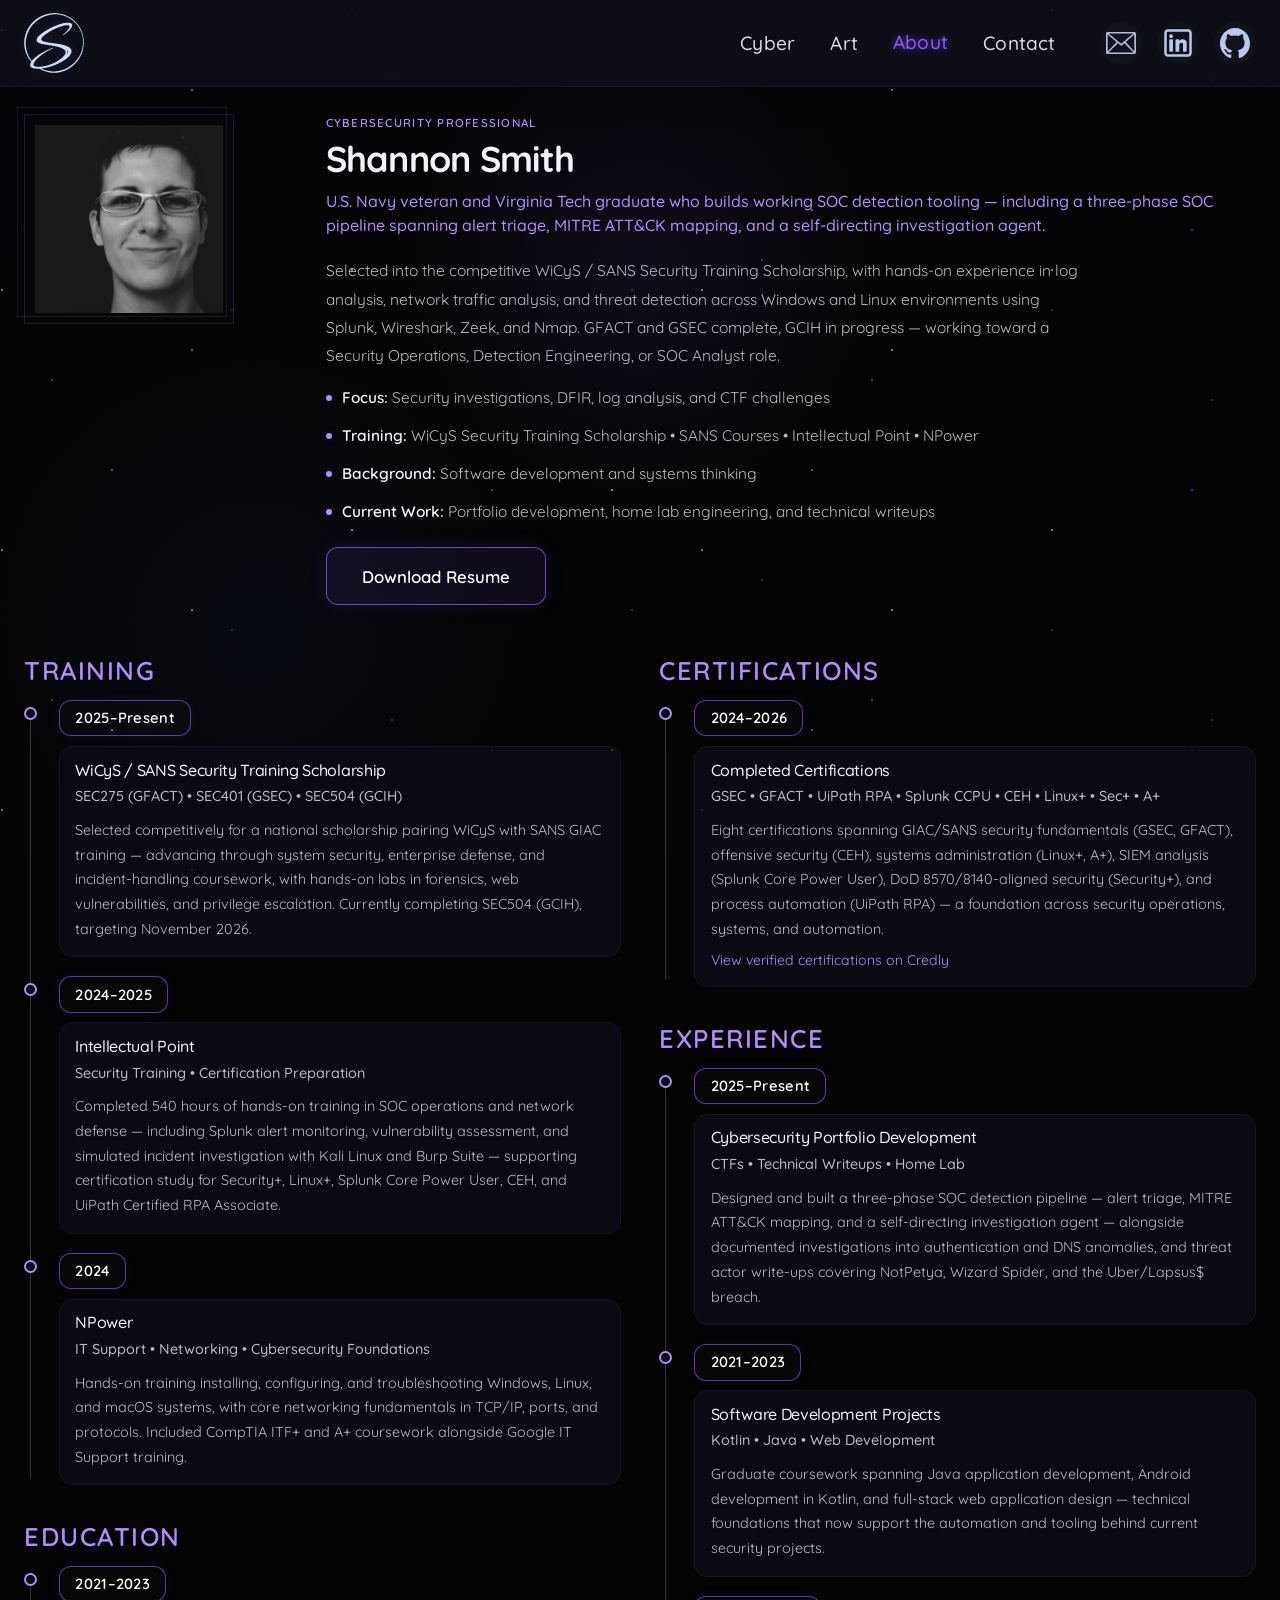
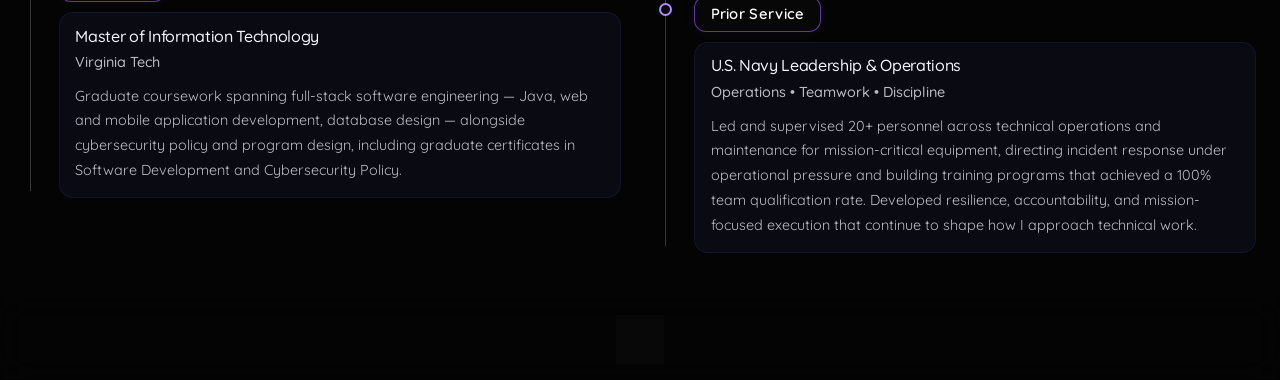
==== commit d4b9b8e9: "Update about.html" ====
--- a/about.html
+++ b/about.html
@@ -10,7 +10,7 @@
   <link href="https://fonts.googleapis.com/css2?family=Quicksand:wght@400;500;600&display=swap" rel="stylesheet" />
   <link rel="icon" href="images/nav-logo.svg" type="image/svg+xml">
 
-  <link rel="stylesheet" href="style.css" />
+  <link rel="stylesheet" href="style.css?v=2" />
   <script src="script.js" defer></script>
 </head>
 <body id="top" data-page="about">
--- a/style.css
+++ b/style.css
@@ -719,8 +719,9 @@
 }
 
 .page-header p {
-  color: var(--text-muted);
-  font-size: 1.08rem;
+/*  color: var(--text-muted); */  /* swapping white text for purple */
+  color: var(--accent-2);
+  font-size: 1rem;
   font-weight: 500;
   line-height: 1.6;
 }
@@ -2000,6 +2001,7 @@
 
 .about-timeline-box {
   padding: 0.92rem 0.95rem;
+  border-radius: var(--radius);
   border: 1px solid rgba(103, 89, 255, 0.12);
   background: rgba(11, 13, 24, 0.74);
   transition: transform 0.2s ease, border-color 0.2s ease, background 0.2s ease;
@@ -2246,6 +2248,7 @@
   width: 100%;
   height: 100%;
   min-height: 0;
+  align-self: stretch;
   object-fit: contain;
   border-radius: 10px;
   background: #08080d;
@@ -2686,6 +2689,7 @@
   width: 100%;
   height: 100%;
   min-height: 0;
+  align-self: stretch;
   object-fit: contain;
   object-position: center;
   border-radius: 16px;
@@ -2932,11 +2936,6 @@
     height: 3rem;
   }
 
-  .art-modal-image,
-  .project-modal-content img {
-    min-height: 90px;
-  }
-
   .project-modal-actions .btn-theme {
     min-width: 0;
     padding: 0.4rem 0.9rem;
@@ -3066,8 +3065,9 @@
 .art-page-header p {
   max-width: 760px;
   margin: 0 auto;
-  color: var(--text-muted);
-  font-size: 1.05rem;
+  /*  color: var(--text-muted); */  /* swapping white text for purple */
+  color: var(--accent-2);  
+  font-size: 1rem;
   line-height: 1.65;
   font-weight: 500;
 }
@@ -3134,16 +3134,15 @@
   padding: 1rem 1.05rem 1.1rem;
 }
 
-.project-card-simple-kicker {
-  margin-bottom: 0.5rem;
-  font-size: 0.8rem;
-  letter-spacing: 0.02em;
-}
-
-.project-card-simple h3 {
-  font-size: clamp(1.12rem, 1.45vw, 1.45rem);
+.art-card-kicker {
+  margin-bottom: 0.28rem;
+  font-size: 0.72rem;
+  letter-spacing: 0.035em;
+}
+
+.art-card h3 {
+  font-size: clamp(1rem, 1.3vw, 1.3rem);
   line-height: 1.15;
-  margin-bottom: 0.55rem;
 }
 
 /* --- ART CARDS --- */
@@ -3313,8 +3312,9 @@
 .contact-page-header p {
   max-width: 760px;
   margin: 0 auto;
-  color: var(--text-muted);
-  font-size: 1.05rem;
+  /*  color: var(--text-muted); */  /* swapping white text for purple */
+  color: var(--accent-2);
+  font-size: 1rem;
   line-height: 1.65;
   font-weight: 500;
 }
@@ -3354,7 +3354,7 @@
 .contact-panel-copy p:last-child {
   max-width: 680px;
   margin: 0 auto;
-  color: var(--text-muted);
+  color: var(--accent-2);
   line-height: 1.65;
 }
 
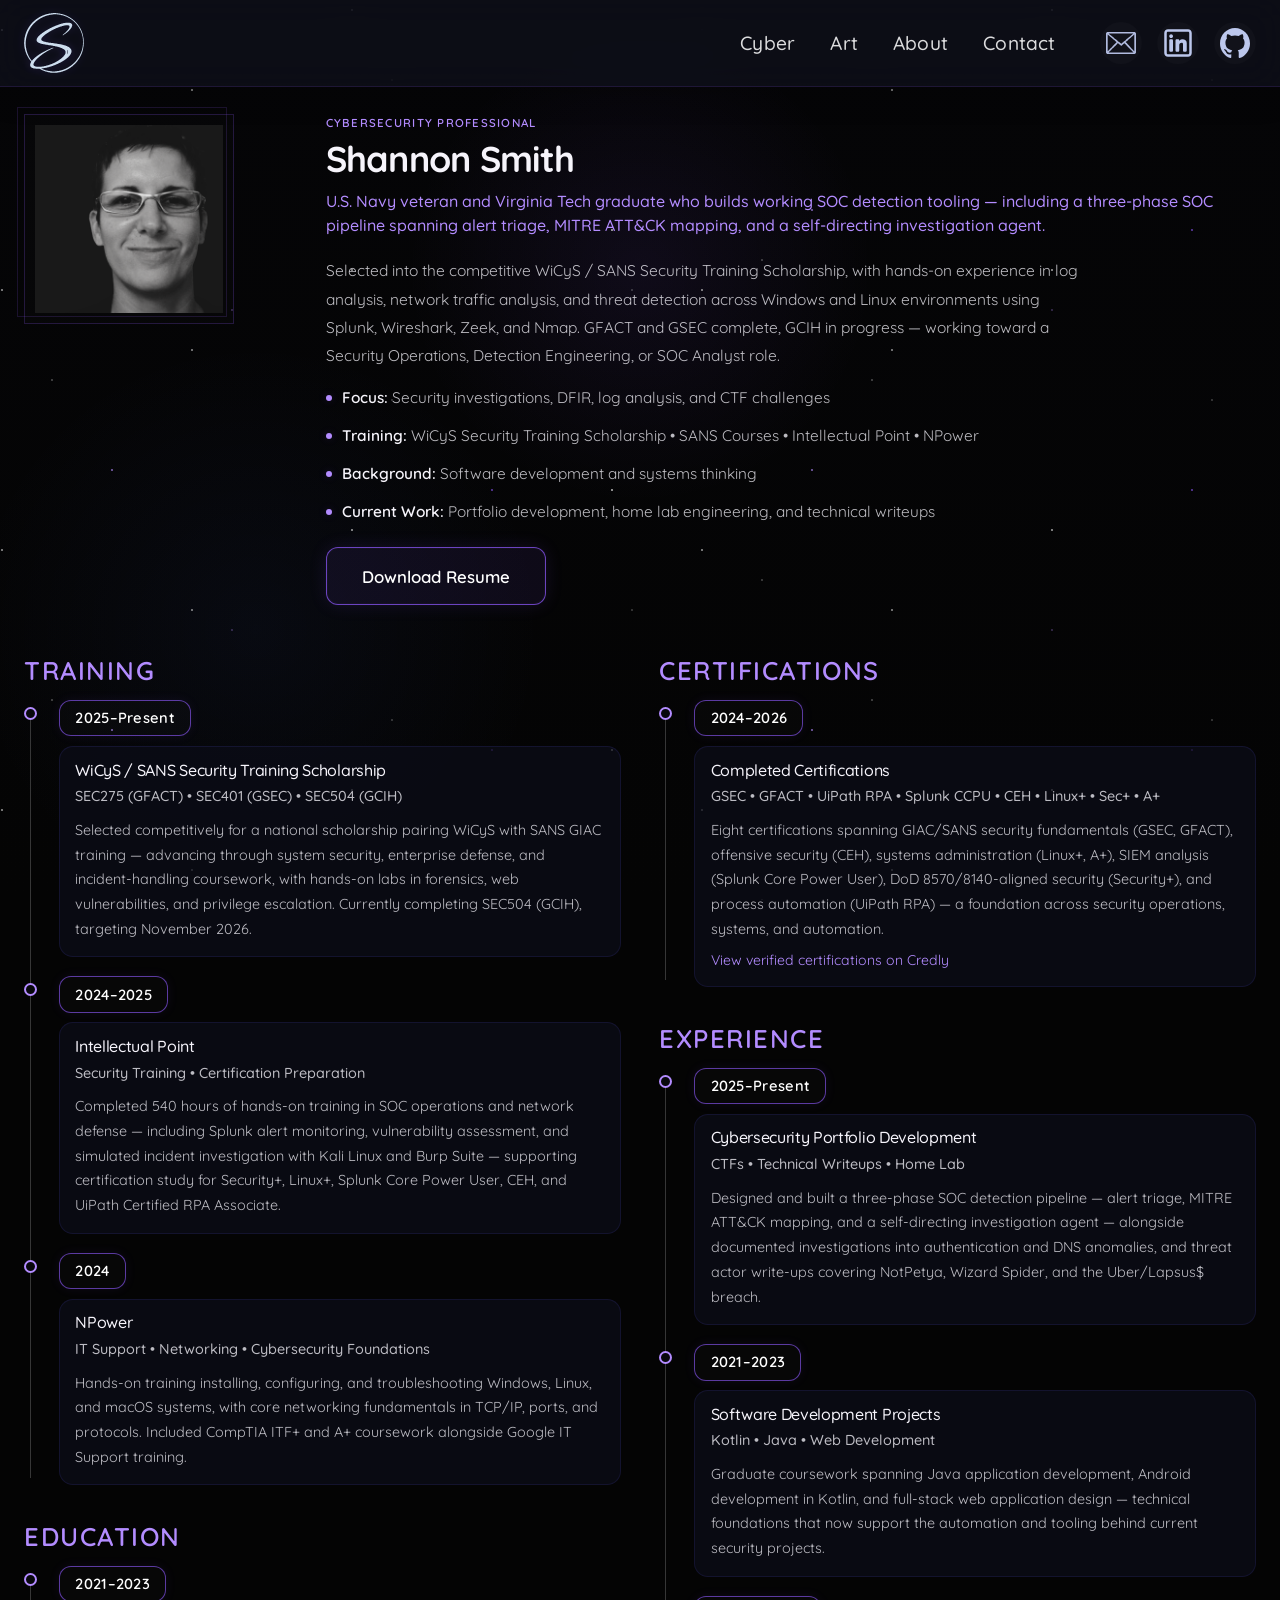
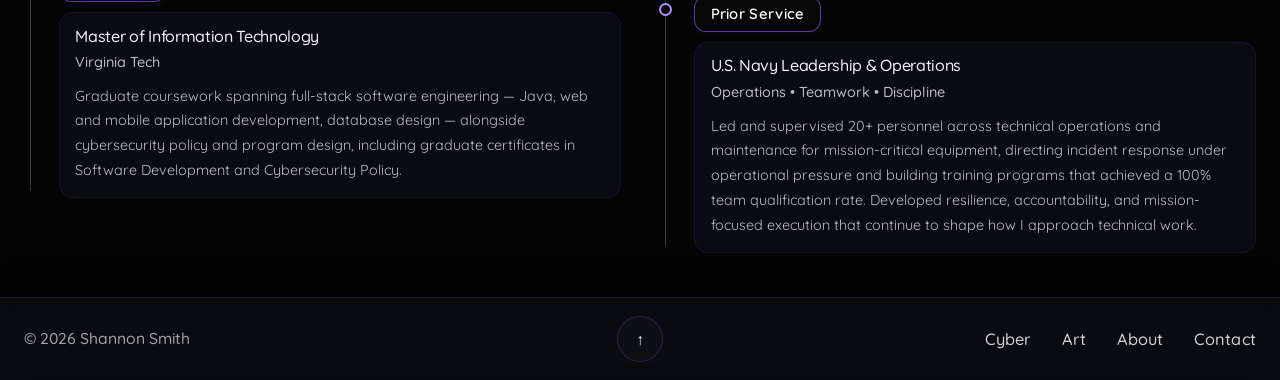
==== commit cedd969c: "Fix HTML encoding issues in about.html" ====
--- a/about.html
+++ b/about.html
@@ -49,10 +49,10 @@
       </button>
 
       <div class="nav-links">
-        <a href="cyber.html">Cyber</a>
-        <a href="art.html">Art</a>
-        <a href="about.html">About</a>
-        <a href="contact.html">Contact</a>
+        <a href="cyber">Cyber</a>
+        <a href="art">Art</a>
+        <a href="about">About</a>
+        <a href="contact">Contact</a>
       </div>
 
       <div class="nav-social" aria-label="Contact links">
@@ -69,10 +69,10 @@
     </div>
 
     <div class="mobile-menu" id="mobile-menu">
-      <a href="cyber.html">Cyber</a>
-      <a href="art.html">Art</a>
-      <a href="about.html">About</a>
-      <a href="contact.html">Contact</a>
+      <a href="cyber">Cyber</a>
+      <a href="art">Art</a>
+      <a href="about">About</a>
+      <a href="contact">Contact</a>
       <div class="mobile-menu-social">
         <a href="mailto:shannon.a.smith1223@gmail.com" class="nav-social-link" aria-label="Email">
           <img src="images/icons/email.svg" alt="" />
@@ -329,10 +329,10 @@
         </div>
 
         <div class="bottom-nav-right">
-          <a href="cyber.html">Cyber</a>
-          <a href="art.html">Art</a>
-          <a href="about.html" class="active">About</a>
-          <a href="contact.html">Contact</a>
+          <a href="cyber">Cyber</a>
+          <a href="art">Art</a>
+          <a href="about" class="active">About</a>
+          <a href="contact">Contact</a>
         </div>
 
       </div>
--- a/style.css
+++ b/style.css
@@ -940,7 +940,7 @@
   aspect-ratio: 16 / 9;
   object-fit: contain;
   object-position: center;
-  border-radius: 18px;
+  border-radius: var(--radius);
   border: 1px solid var(--card-border);
   background: #08080d;
 }
@@ -1562,93 +1562,6 @@
   }
 }
 
-/*  Commented out for different format of landscape nav menu. 
-@media (max-height: 480px) and (orientation: landscape) {
-  .nav-toggle {
-    display: inline-flex;
-  }
-
-  .nav-links,
-  .nav-social {
-    display: none;
-  }
-
-  .mobile-menu {
-    position: fixed;
-    top: 100%;
-    left: 0;
-    right: 0;
-    z-index: 6000;
-    display: flex;
-    flex-direction: column;
-    gap: 0;
-    width: 100%;
-    margin: 0;
-    padding: 0;
-    border-radius: 0;
-    max-height: 88vh;
-    max-height: 88dvh;
-    overflow-y: auto;
-    background:
-      linear-gradient(180deg, rgba(6, 7, 16, 0.99) 0%, rgba(8, 9, 18, 0.99) 100%);
-    border: none;
-    border-top: 1px solid rgba(143, 89, 255, 0.18);
-    box-shadow: 0 18px 50px rgba(0, 0, 0, 0.5);
-    opacity: 0;
-    visibility: hidden;
-    pointer-events: none;
-    transform: translateY(-8px);
-    transition:
-      opacity 0.22s ease,
-      transform 0.22s ease,
-      visibility 0.22s ease;
-  }
-
-  body.menu-open .mobile-menu {
-    opacity: 1;
-    visibility: visible;
-    pointer-events: auto;
-    transform: translateY(0);
-  }
-
-  .mobile-menu a {
-    color: rgba(255, 255, 255, 0.92);
-    text-decoration: none;
-    font-size: 1.1rem;
-    font-weight: 500;
-    letter-spacing: 0.02em;
-    text-align: center;
-    padding: 0.85rem 1.5rem;
-    border-radius: 0;
-    border-bottom: 1px solid rgba(143, 89, 255, 0.14);
-    transition:
-      color 0.22s ease,
-      background 0.22s ease,
-      transform 0.22s ease;
-  }
-
-  .mobile-menu a:hover,
-  .mobile-menu a:focus-visible {
-    color: var(--accent-2);
-    background: rgba(143, 89, 255, 0.08);
-    transform: translateX(2px);
-    outline: none;
-  }
-
-  .mobile-menu-social {
-    display: flex;
-    justify-content: center;
-    gap: 1.1rem;
-    padding: 1rem;
-  }
-
-  .simple-grid,
-  .art-grid {
-    grid-template-columns: repeat(2, minmax(0, 1fr)) !important;
-    gap: 1rem;
-  }
-*/
-
 @media (max-height: 480px) and (orientation: landscape) {
   .nav-logo {
     width: 60px;
@@ -2244,13 +2157,17 @@
   text-align: center;
 }
 
+.project-modal-media {
+  min-height: 0;
+  overflow: hidden;
+}
+
 .project-modal-content img {
   width: 100%;
   height: 100%;
-  min-height: 0;
-  align-self: stretch;
   object-fit: contain;
-  border-radius: 10px;
+  object-position: center;
+  border-radius: var(--radius);
   background: #08080d;
 }
 
@@ -2280,6 +2197,11 @@
 }
 
 .project-modal-actions {
+  position: absolute;
+  left: 50%;
+  bottom: 1.1rem;
+  transform: translateX(-50%);
+  z-index: 3;
   display: flex;
   justify-content: center;
   margin: 0;
@@ -2317,7 +2239,7 @@
   min-height: 0;
   overflow: hidden;
   display: grid;
-  grid-template-rows: minmax(0, 1fr) auto auto auto auto;
+  grid-template-rows: minmax(0, 1fr) auto auto auto;
   row-gap: 0.5rem;
 }
 
@@ -2532,7 +2454,7 @@
 .art-card {
   cursor: pointer;
   overflow: hidden;
-  border-radius: 20px;
+  border-radius: var(--radius-lg);
   transform: translateY(0);
   background: linear-gradient(180deg, rgba(12, 14, 28, 0.94) 0%, rgba(9, 10, 20, 0.94) 100%);
   border: 1px solid rgba(103, 89, 255, 0.14);
@@ -2567,7 +2489,7 @@
   height: 370px;
   object-fit: contain;
   object-position: center;
-  border-radius: 16px;
+  border-radius: var(--radius);
   border: 1px solid rgba(103, 89, 255, 0.12);
   background: #08080d;
   transition:
@@ -2685,14 +2607,17 @@
   row-gap: 0.35rem;
 }
 
+.art-modal-media {
+  min-height: 0;
+  overflow: hidden;
+}
+
 .art-modal-image {
   width: 100%;
   height: 100%;
-  min-height: 0;
-  align-self: stretch;
   object-fit: contain;
   object-position: center;
-  border-radius: 16px;
+  border-radius: var(--radius);
   background: #08080d;
 }
 
@@ -2888,7 +2813,7 @@
 
   .art-modal-content p:last-child {
     height: 4.4rem;
-    font-size: 0.88rem;
+    font-size: 0.75rem;
     line-height: 1.5;
   }
 
@@ -2910,7 +2835,7 @@
 
   #projectModalDesc {
     height: 4.4rem;
-    font-size: 0.88rem;
+    font-size: 0.75rem;
     line-height: 1.5;
   }
 
@@ -2934,6 +2859,8 @@
   .art-modal-content p:last-child,
   #projectModalDesc {
     height: 3rem;
+    font-size: 0.75rem;
+    line-height: 1.4;
   }
 
   .project-modal-actions .btn-theme {
@@ -3175,7 +3102,7 @@
 
 .art-card-kicker {
   margin-bottom: 0.28rem;
-  font-size: 0.76rem;
+  font-size: 0.75rem;
   letter-spacing: 0.035em;
 }
 
@@ -3376,7 +3303,7 @@
 
   min-height: 120px;
   padding: 1rem 0.9rem;
-  border-radius: 20px;
+  border-radius: var(--radius-lg);
 
   text-decoration: none;
   color: inherit;
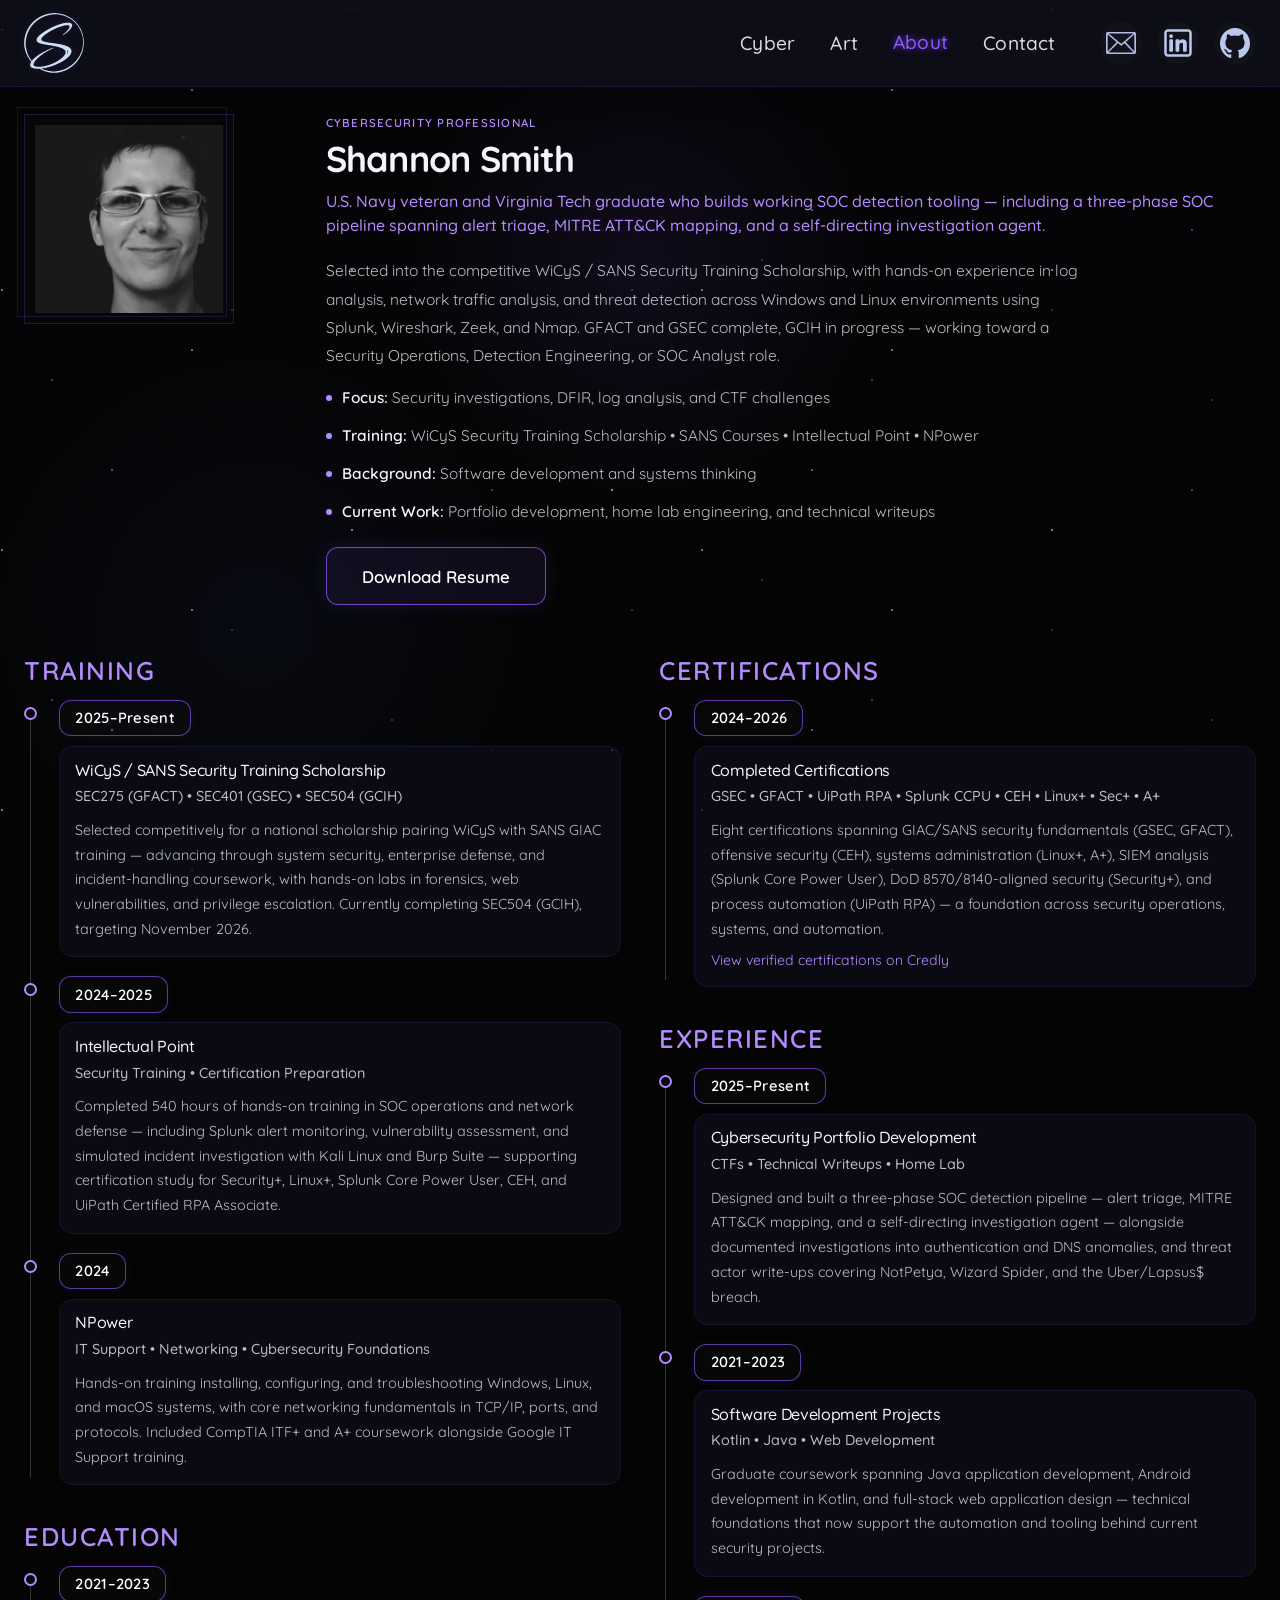
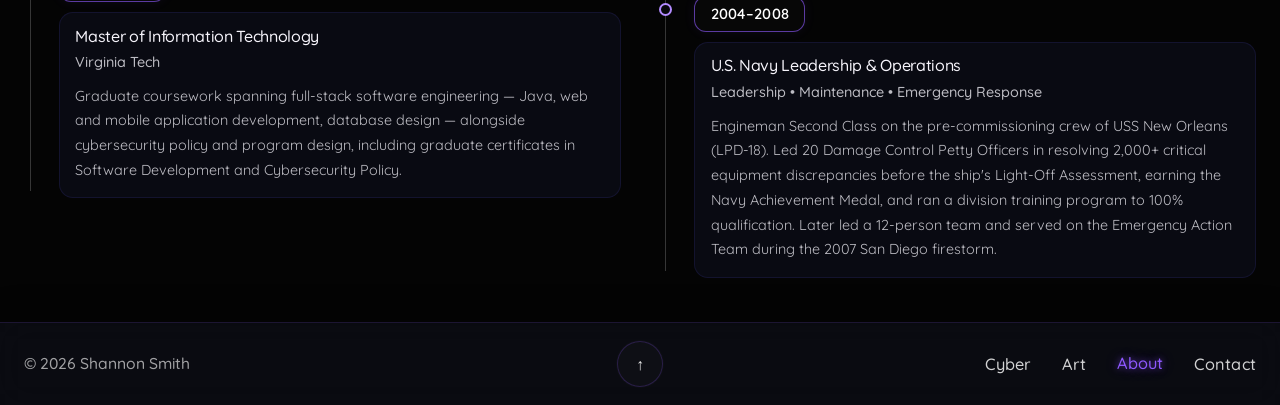
==== commit 7307ff7e: "Update about.html" ====
--- a/about.html
+++ b/about.html
@@ -31,7 +31,7 @@
   ========================= -->
   <nav class="nav" aria-label="Primary navigation">
     <div class="nav-inner">
-      <a href="index.html" class="nav-brand" aria-label="Shannon Smith Home">
+      <a href="/" class="nav-brand" aria-label="Shannon Smith Home">
         <img src="images/nav-logo.svg" alt="Shannon Smith logo" class="nav-logo" />
         <img src="images/nav-logo2.png" alt="" class="nav-logo-easter-egg" aria-hidden="true" />
       </a>
@@ -295,15 +295,15 @@
             <article class="about-timeline-item">
               <div class="about-timeline-dot"></div>
               <div class="about-timeline-main">
-                <div class="about-date-chip">Prior Service</div>
+                <div class="about-date-chip">2004–2008</div>
                 <div class="about-timeline-box">
                   <h2>U.S. Navy Leadership &amp; Operations</h2>
-                  <p class="about-mini-accent">Operations • Teamwork • Discipline</p>
-                  <p>
-                    Led and supervised 20+ personnel across technical operations and maintenance for mission-critical equipment,
-                    directing incident response under operational pressure and building training programs that achieved a 100% team
-                    qualification rate. Developed resilience, accountability, and mission-focused execution that continue
-                    to shape how I approach technical work.
+                  <p class="about-mini-accent">Leadership • Maintenance • Emergency Response</p>
+                  <p>
+                    Engineman Second Class on the pre-commissioning crew of USS New Orleans (LPD-18). Led 20 Damage Control
+                    Petty Officers in resolving 2,000+ critical equipment discrepancies before the ship's Light-Off Assessment,
+                    earning the Navy Achievement Medal, and ran a division training program to 100% qualification. Later led a
+                    12-person team and served on the Emergency Action Team during the 2007 San Diego firestorm.
                   </p>
                 </div>
               </div>
